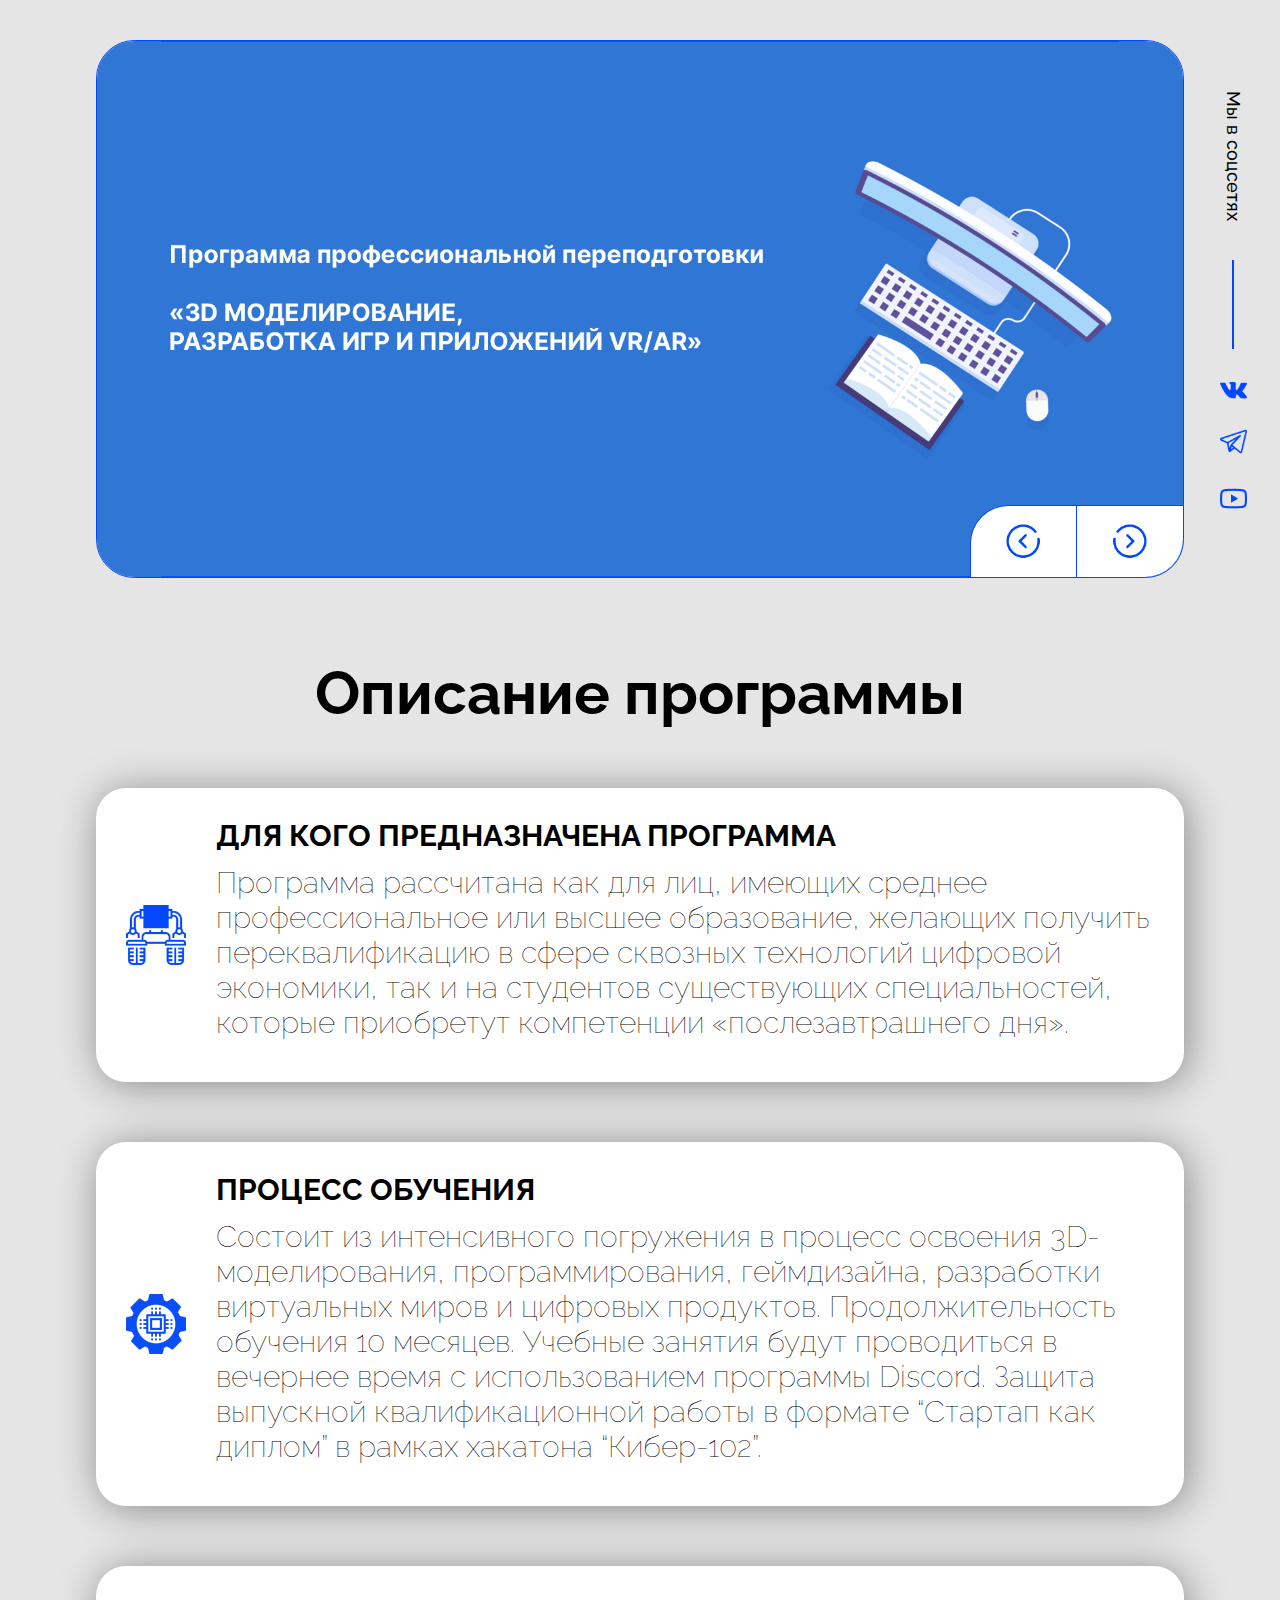
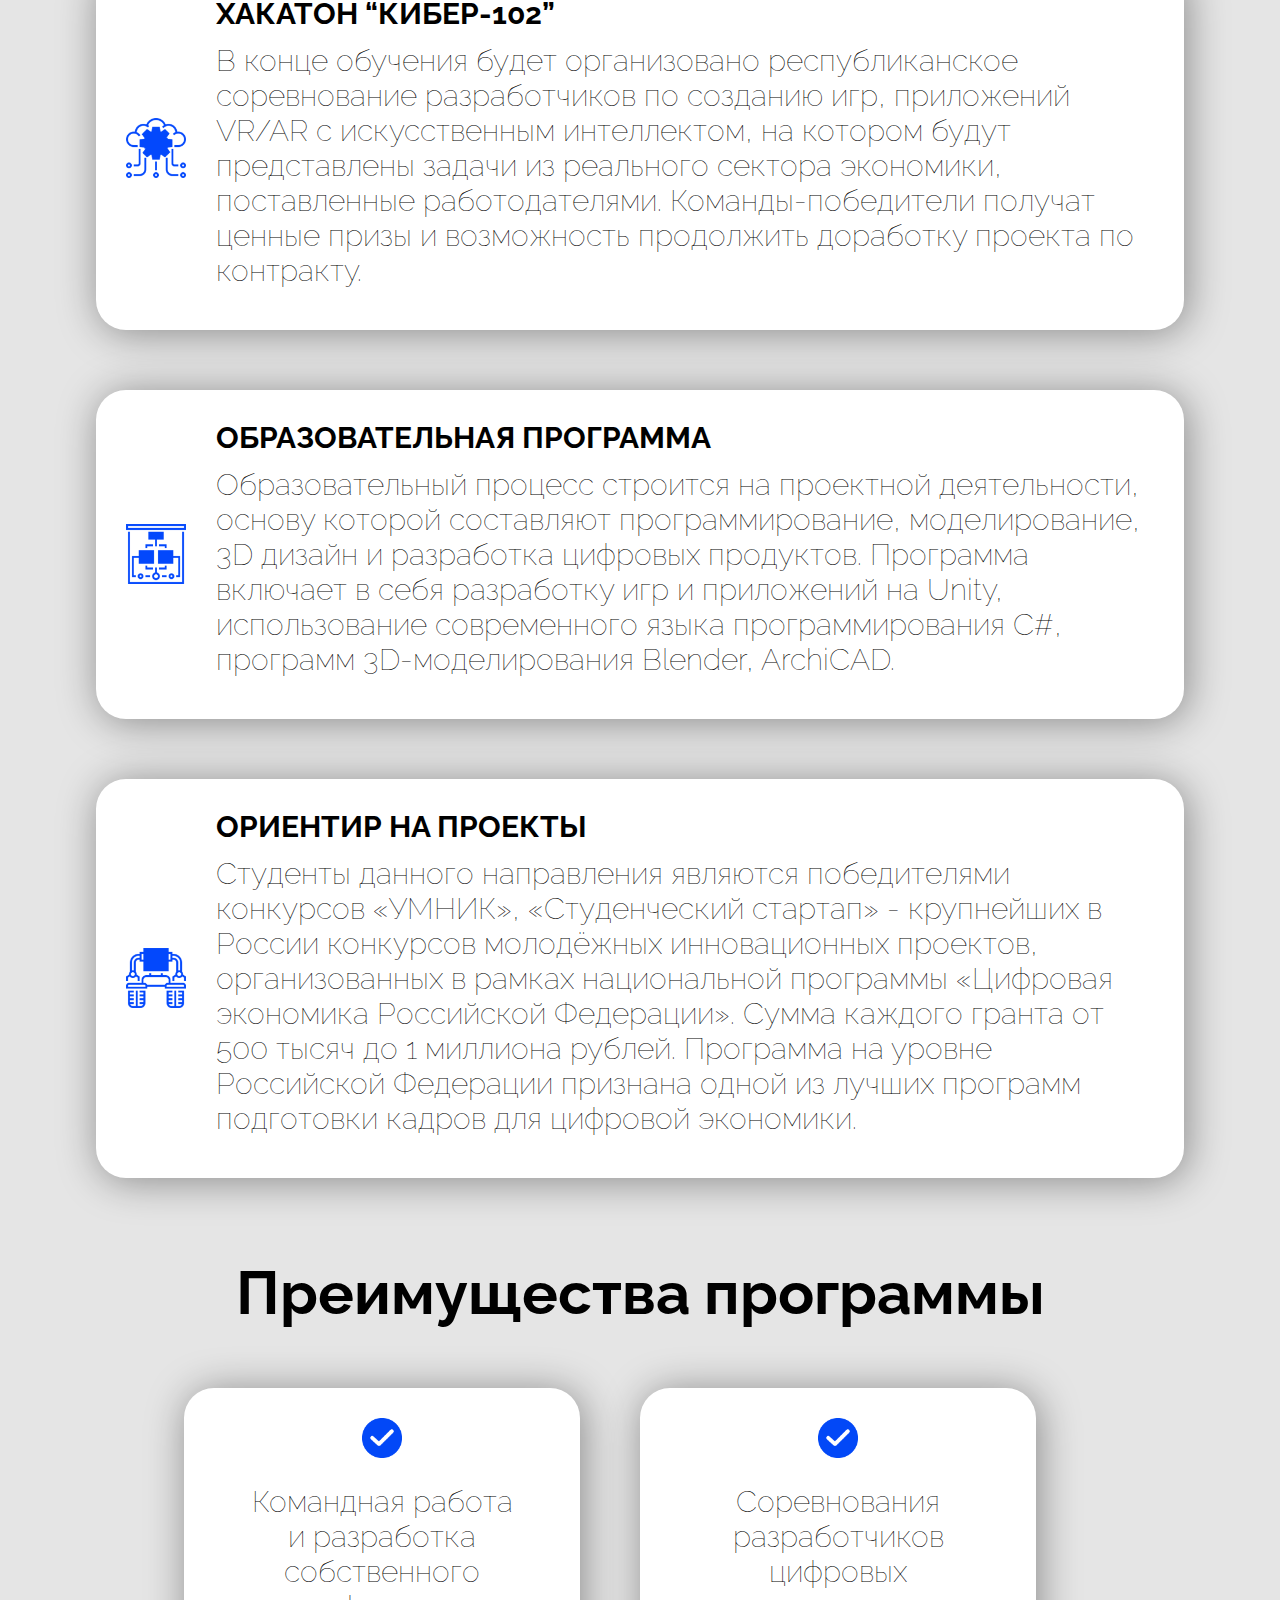
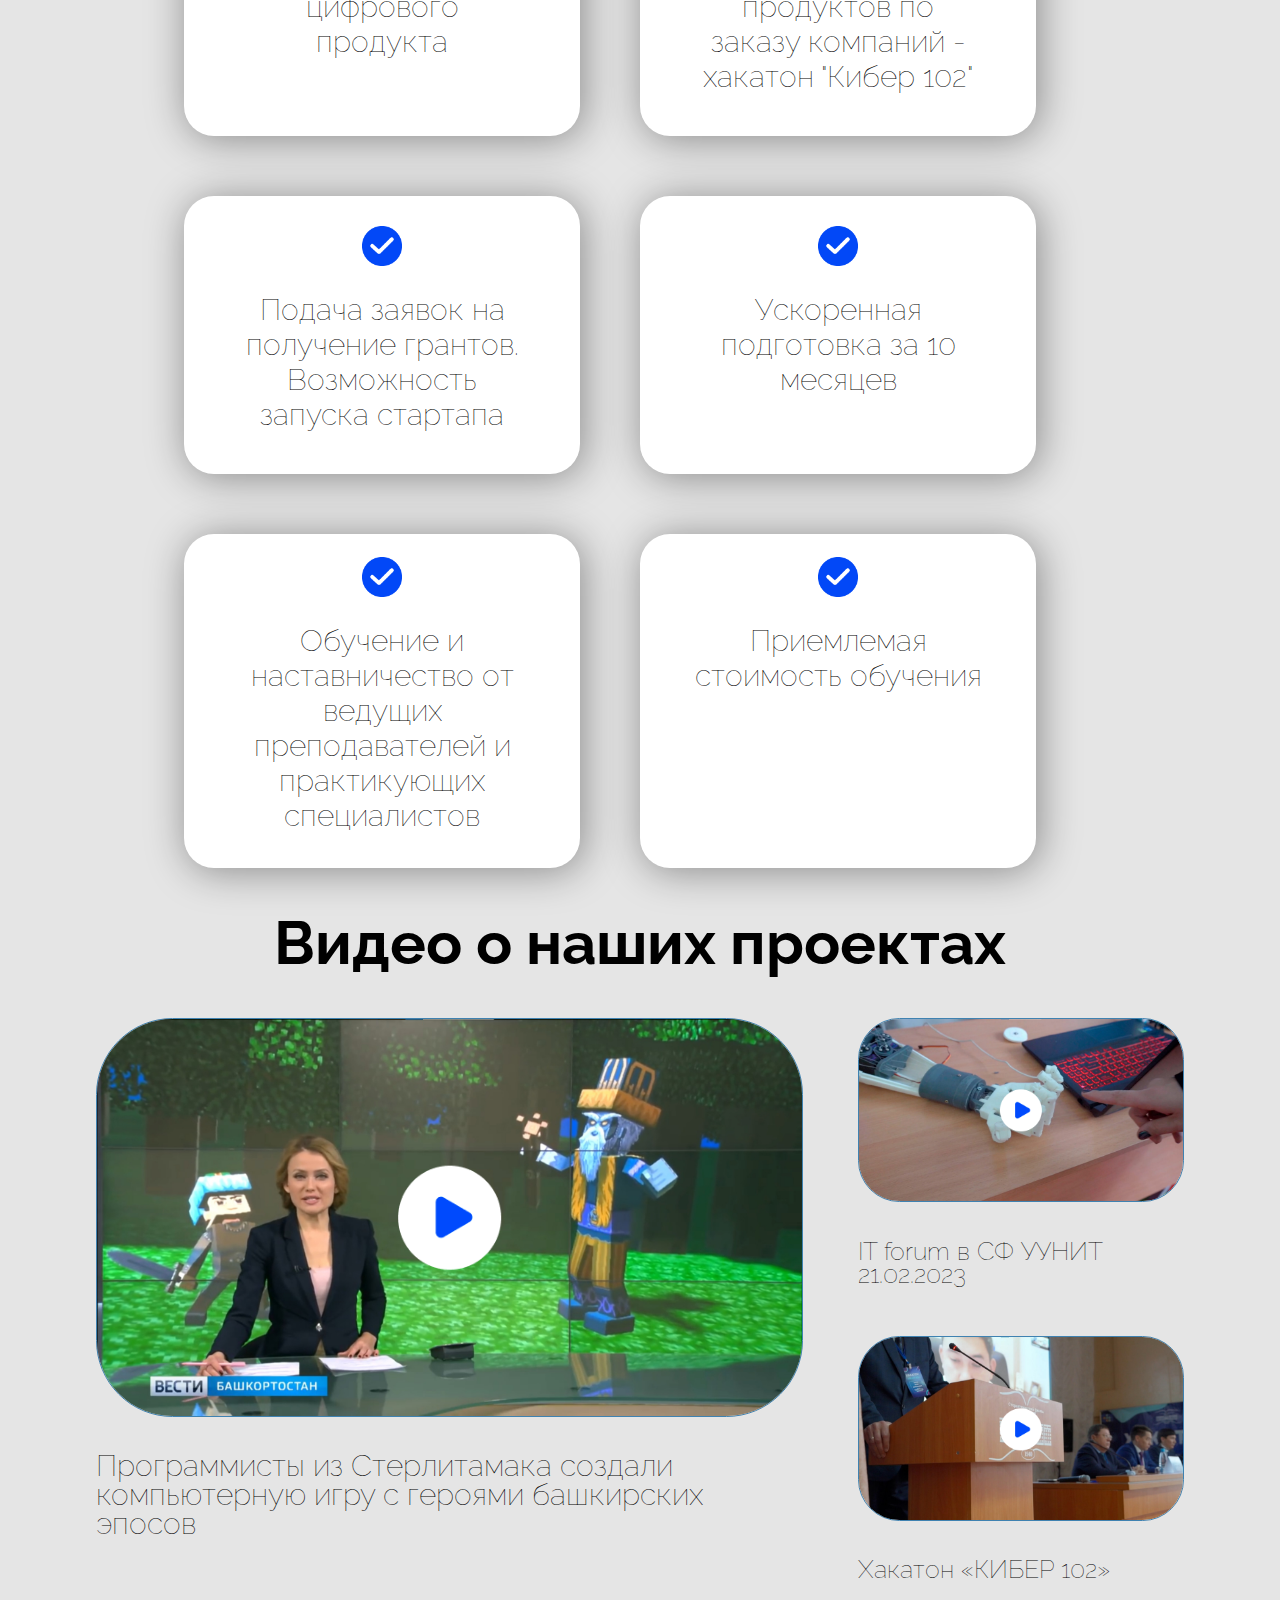
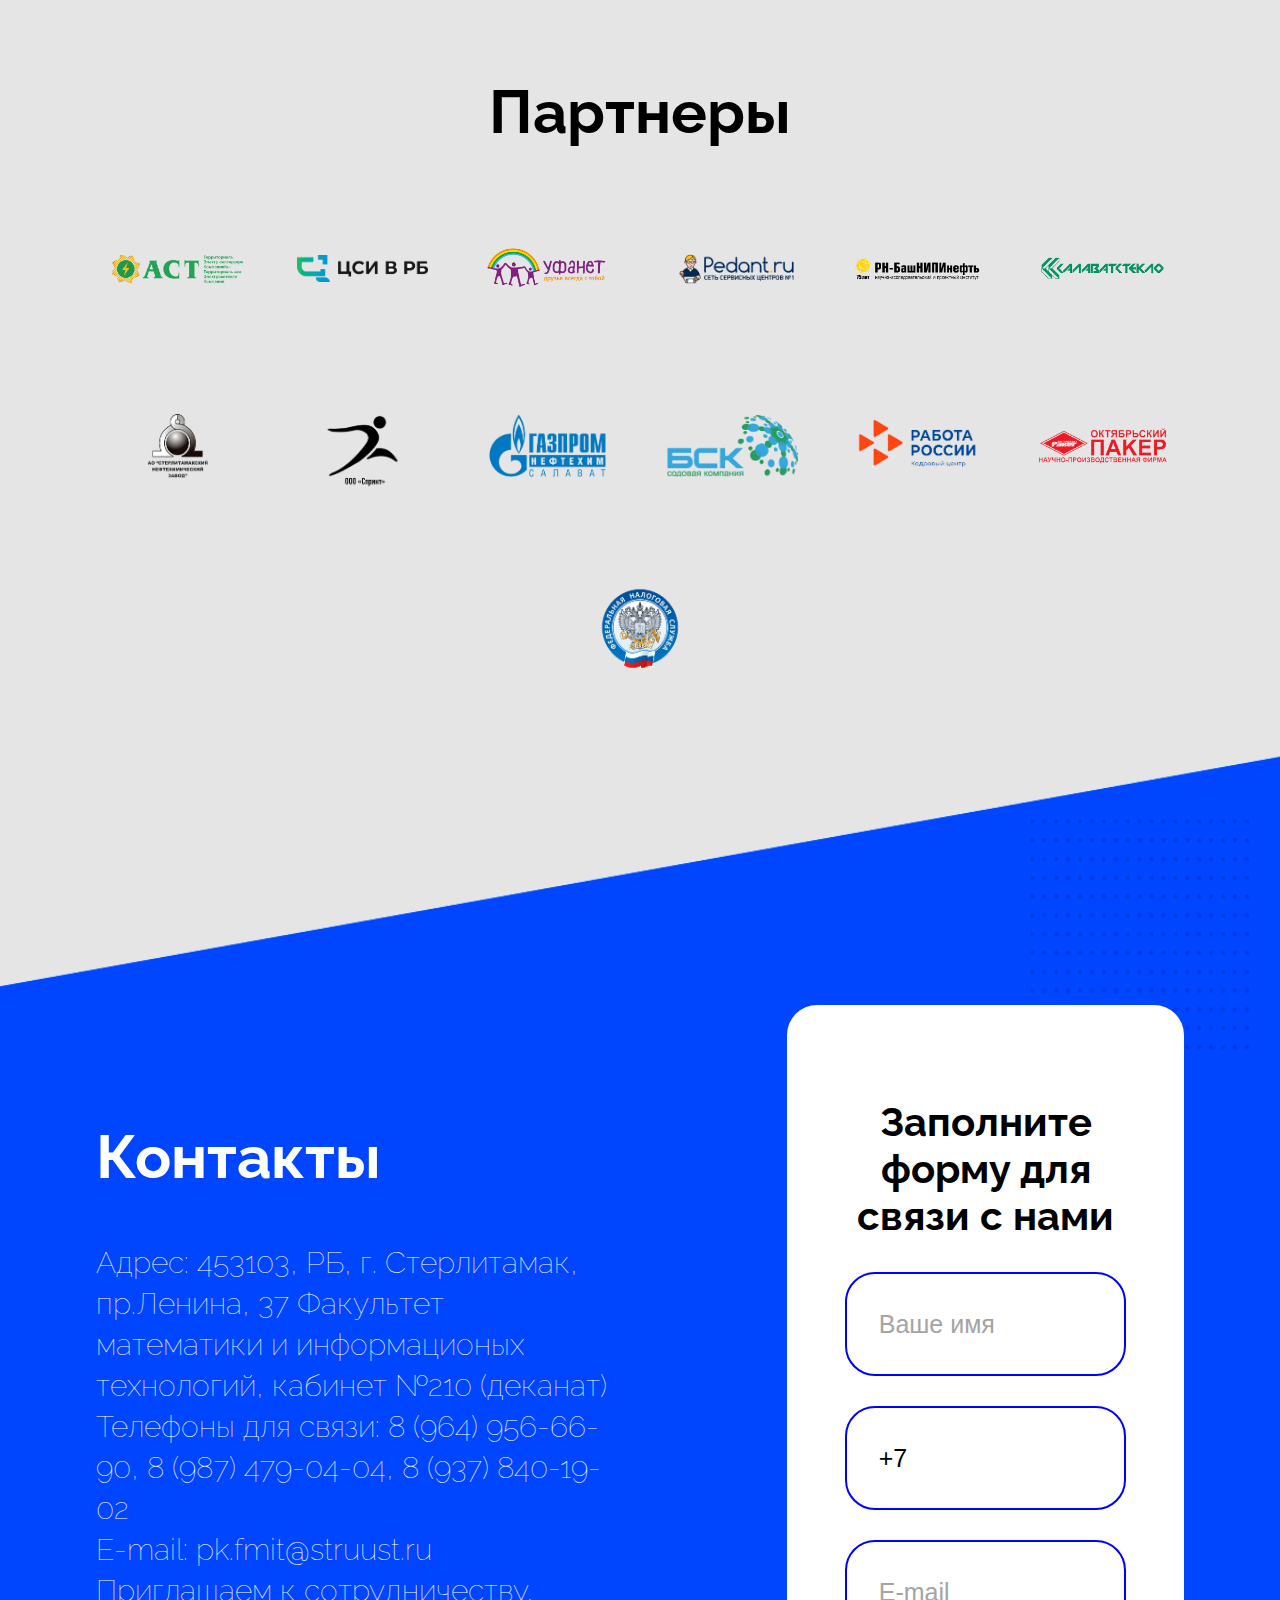
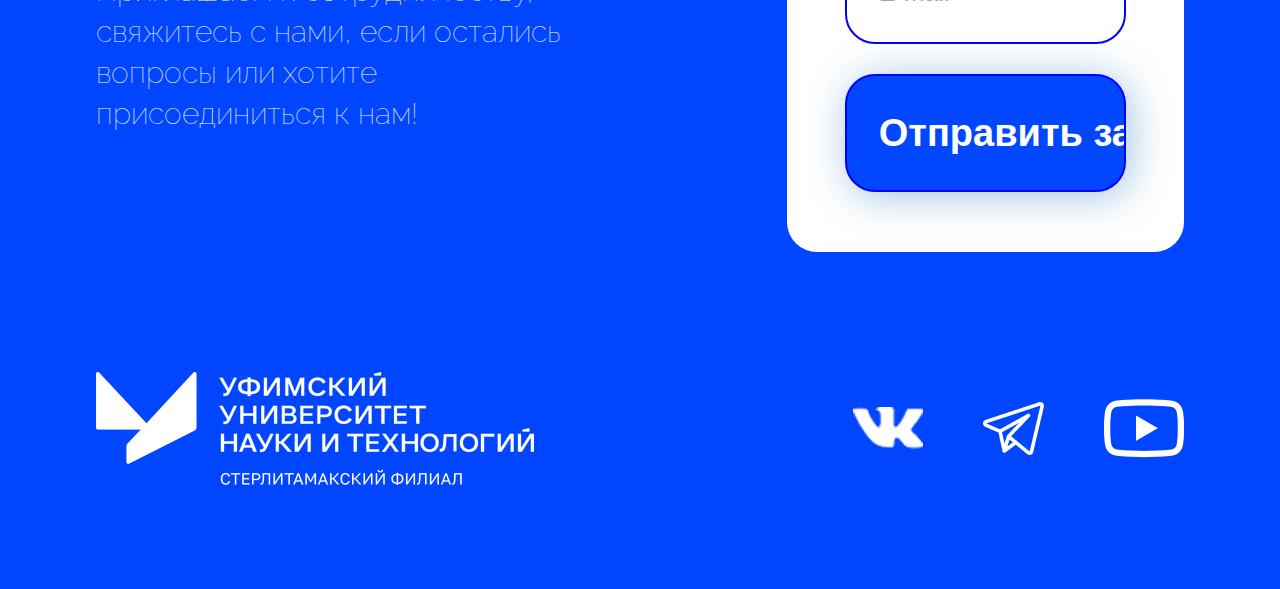
==== index.html @ 568fe375 "6" ====
<!DOCTYPE html>
<html lang="en">
<head>
    <meta charset="UTF-8">
    <title>Программа профессиональной переподготовки «ЗD МОДЕЛИРОВАНИЕ, РАЗРАБОТКА ИГР И ПРИЛОЖЕНИИЙ VR/AR»</title>
    <link rel="shortcut icon" href="src/images/socials/rsz_1ЦВЕТ.png"/>
    <meta name="keywords" content="курс, сф, башгу, уунит, стерлитамакский филиал уфимского университета науки и технологий, стерлитамак, курсы, курсы повышения квалификации, руслан халикович">
    <meta name="description" content="Диплом государственного образца УУНиТ - одного из самых крупных университетов РФ. Получи востребованную профессию - разработчик виртуальных миров. Компетенции в сфере 3D моделирования, разработки игр и приложений VR/AR.">
    <meta http-equiv="content-language" content="ru">
<!--    <meta name="viewport" content="width=device-width, initial-scale=1.0, maximum-scale=1.0, user-scalable=0">-->
    <link rel="stylesheet" href="src/style.css">
    <link rel="preconnect" href="https://fonts.googleapis.com">
    <link rel="preconnect" href="https://fonts.gstatic.com" crossorigin>
    <link href="https://fonts.googleapis.com/css2?family=Raleway:wght@400;500;600;700&display=swap" rel="stylesheet">
    <script src="src/slider.js"></script>
    <script src="src/videoplayer.js"></script>
    <script src="src/validation.js"></script>
</head>
<body>
    <div class="wrapper">
        <div class="player" data-volume-level="high">
            <video class="video" pip="false"></video>
            <div class="controls">
                <div class="controls-progress"><input type="range" class="progress" min="0" max="200" step="any" value="1"></div>
                <div class="controls-buttons">
                    <div class="controls-buttons-left">
                        <div class="controls-play"><img class="controls-play-button" src="src/images/buttons/button-play.png"/></div>
                        <div class="controls-sound">
<!--                            <img class="controls-sound-button" src="src/images/buttons/sound_high.png"/>-->
<!--                            <input type="range" class="controls-sound-progress" min="0" max="100" step="1" value="100">-->
                            <button class="controls-sound-buttons">
                                <img class="controls-sound-high" src="src/images/buttons/sound_high.png"/>
                                <img class="controls-sound-low" src="src/images/buttons/sound_low.png"/>
                                <img class="controls-sound-off" src="src/images/buttons/sound_off.png"/>
                            </button>
                            <div class="controls-sound-wrap">
                                <input class="controls-sound-wrap-range" type="range" min="0" max="1" step="any" value="1">
                            </div>
                        </div>
                    </div>
                    <div class="controls-buttons-right">
                        <div class="controls-time">00:00</div>
                        <div class="controls-screen"><img class="controls-screen-button" src="src/images/buttons/video_frame_full.png"/></div>
                    </div>
                </div>
            </div>
        </div>
    </div>
    <div class="gallery">
        <div class="gallery-wrapper">
            <div class="gallery-wrapper-left">
                <img class="gallery-wrapper-item" src="src/images/gallery/rectangle31.png"/>
                <img class="gallery-wrapper-item" src="src/images/gallery/gallery11.png"/>
                <img class="gallery-wrapper-item" src="src/images/gallery/gallery21.png"/>
                <div class="gallery-wrapper-controls">
                    <button class="gallery-wrapper-controls-prev">
                        <img src="src/images/buttons/arrow-left-circle-blue.png"/>
                    </button>
                    <button class="gallery-wrapper-controls-next">
                        <img src="src/images/buttons/arrow-left-circle-blue.png"/>
                    </button>
                </div>
<!--                <div class="header-button">-->
<!--                    <input id="scroll-button" type="button" value="Отправить заявку"/>-->
<!--                </div>-->
            </div>
            <div class="gallery-wrapper-right">
                <h6>Мы в соцсетях</h6>
                <hr/>
                <a href="https://vk.com/gdvrrb" target="_blank"><img class="social-web-item" src="src/images/socials/vk-icon-blue.png"/></a>
                <a href="*" target="_blank"><img class="social-web-item" src="src/images/socials/telegram-icon-blue.png"/></a>
                <a href="*" target="_blank"><img class="social-web-item" src="src/images/socials/youtube-icon-blue.png"/></a>
            </div>
        </div>
    </div>
    <div class="advantages">
        <h1>Описание программы</h1>
        <div class="description-cards">
            <div class="advantages-cards-long-item">
                <img src="src/images/description4.png"/>
                <div class="advantages-cards-long-item-text">
                    <h3>ДЛЯ КОГО ПРЕДНАЗНАЧЕНА ПРОГРАММА </h3>
                    <h3>Программа рассчитана как для лиц, имеющих среднее профессиональное или высшее образование, желающих получить переквалификацию в сфере сквозных технологий цифровой экономики, так и на студентов существующих специальностей, которые приобретут компетенции «послезавтрашнего дня».</h3>
                </div>
            </div>
            <div class="advantages-cards-long-item">
                <img src="src/images/description1.png"/>
                <div class="advantages-cards-long-item-text">
                    <h3>ПРОЦЕСС ОБУЧЕНИЯ</h3>
                    <h3>Состоит из интенсивного погружения в процесс освоения 3D-моделирования, программирования, геймдизайна, разработки виртуальных миров и цифровых продуктов. Продолжительность обучения 10 месяцев. Учебные занятия будут проводиться в вечернее время с использованием программы Discord.  Защита выпускной квалификационной работы в формате “Стартап как диплом” в рамках хакатона “Кибер-102”.</h3>
                </div>
            </div>
            <div class="advantages-cards-long-item">
                <img src="src/images/description2.png"/>
                <div class="advantages-cards-long-item-text">
                    <h3>ХАКАТОН “КИБЕР-102”</h3>
                    <h3>В конце обучения будет организовано республиканское соревнование разработчиков по созданию  игр, приложений VR/AR с искусственным интеллектом, на котором будут представлены задачи из реального сектора экономики, поставленные работодателями. Команды-победители получат ценные призы и возможность продолжить доработку проекта по контракту.</h3>
                </div>
            </div>
            <div class="advantages-cards-long-item">
                <img src="src/images/description3.png"/>
                <div class="advantages-cards-long-item-text">
                    <h3>ОБРАЗОВАТЕЛЬНАЯ ПРОГРАММА</h3>
                    <h3>Образовательный процесс строится на проектной деятельности, основу которой составляют программирование, моделирование, 3D дизайн и разработка цифровых продуктов. Программа включает в себя разработку игр и приложений на Unity, использование современного языка программирования C#,  программ 3D-моделирования Blender, ArchiCAD.</h3>
                </div>
            </div>
            <div class="advantages-cards-long-item">
                <img src="src/images/description4.png"/>
                <div class="advantages-cards-long-item-text">
                    <h3>ОРИЕНТИР НА ПРОЕКТЫ</h3>
                    <h3>Студенты данного направления являются победителями конкурсов «УМНИК», «Студенческий стартап» - крупнейших в России конкурсов молодёжных инновационных проектов, организованных в рамках национальной программы «Цифровая экономика Российской Федерации». Сумма каждого гранта от 500 тысяч до 1 миллиона рублей. Программа на уровне Российской Федерации признана одной из лучших программ подготовки кадров для цифровой экономики.</h3>
                </div>
            </div>
        </div>
    </div>
    <div class="advantages">
        <h1>Преимущества программы</h1>
        <div class="advantages-cards">
            <div class="advantages-cards-short-item">
                <img src="src/images/checked2.png"/>
                <div class="advantages-cards-short-item-text">
                    <h3>Командная работа и разработка собственного цифрового продукта</h3>
                </div>
            </div>
            <div class="advantages-cards-short-item">
                <img src="src/images/checked2.png"/>
                <div class="advantages-cards-short-item-text">
                    <h3>Соревнования разработчиков цифровых продуктов по заказу компаний - хакатон "Кибер 102"</h3>
                </div>
            </div>
            <div class="advantages-cards-short-item">
                <img src="src/images/checked2.png"/>
                <div class="advantages-cards-short-item-text">
                    <h3>Подача заявок на получение грантов. Возможность запуска стартапа</h3>
                </div>
            </div>
            <div class="advantages-cards-short-item">
                <img src="src/images/checked2.png"/>
                <div class="advantages-cards-short-item-text">
                    <h3>Ускоренная подготовка за 10 месяцев</h3>
                </div>
            </div>
            <div class="advantages-cards-short-item">
                <img src="src/images/checked2.png"/>
                <div class="advantages-cards-short-item-text">
                    <h3>Обучение и наставничество от ведущих преподавателей и практикующих специалистов</h3>
                </div>
            </div>
            <div class="advantages-cards-short-item">
                <img src="src/images/checked2.png"/>
                <div class="advantages-cards-short-item-text">
                    <h3>Приемлемая стоимость обучения</h3>
                </div>
            </div>
        </div>
    </div>
    <div class="videonews">
        <div class="videonews-top">
            <h1>Видео о наших проектах</h1>
        </div>
        <div class="videonews-content">
            <div class="videonews-content-left">
                <div class="videonews-content-left-item">
                    <div class="big-image-wrapper">
                        <img src="src/images/videos/Программисты%20из%20Стерлитамака-preview.jpg"/>
                        <button class="big-image-wrapper-button">
                            <img src="src/images/buttons/button-play.png">
                        </button>
                    </div>
                    <h3>Программисты из Стерлитамака создали компьютерную игру с героями башкирских эпосов</h3>
                </div>
            </div>
            <div class="videonews-content-right">
                <div class="videonews-content-right-item">
                    <div class="small-image-wrapper">
                        <img src="src/images/videos/IT%20forum%20в%20СФ%20УУНИТ%2021.02.2023-preview.jpg"/>
                        <button class="small-image-wrapper-button">
                            <img src="src/images/buttons/button-play.png"/>
                        </button>
                    </div>
                    <h4>IT forum в СФ УУНИТ 21.02.2023</h4>
                </div>
                <div class="videonews-content-right-item">
                    <div class="small-image-wrapper">
                        <img src="src/images/videos/Хакатон%20«КИБЕР%20102»-preview.jpg"/>
                        <button class="small-image-wrapper-button">
                            <img src="src/images/buttons/button-play.png"/>
                        </button>
                    </div>
                    <h4>Хакатон «КИБЕР 102»</h4>
                </div>
            </div>
        </div>
    </div>
    <div class="partners">
        <h1>Партнеры</h1>
        <div class="partners-content">
            <div class="partners-content-item"><img src="src/images/partners/parnters-AST.png" /></div>
            <div class="partners-content-item"><img src="src/images/partners/partners-CSI.png" /></div>
            <div class="partners-content-item"><img src="src/images/partners/parnters-ufanet.png" /></div>
            <div class="partners-content-item"><img src="src/images/partners/parnters-Pedant.png" /></div>
            <div class="partners-content-item"><img src="src/images/partners/parnters-RN-BNIPIN.png" /></div>
            <div class="partners-content-item"><img src="src/images/partners/parnters-SalavatSteklo.png" /></div>
            <div class="partners-content-item"><img src="src/images/partners/parnters-SNHZ.png" /></div>
            <div class="partners-content-item"><img src="src/images/partners/parnters-Sprint.png" /></div>
            <div class="partners-content-item"><img src="src/images/partners/parnters-GNHS.png" /></div>
            <div class="partners-content-item"><img src="src/images/partners/partners-BSK.png" /></div>
            <div class="partners-content-item"><img src="src/images/partners/partners-RabotaRossii1.png" /></div>
            <div class="partners-content-item"><img src="src/images/partners/parnters-Paker.png" /></div>
            <div class="partners-content-item"><img src="src/images/partners/parnters-FNZ1.png" /></div>
        </div>
    </div>
    <div class="background-contacts">
        <div class="contacts">
            <div class="contacts-content">
                <div class="contacts-content-left">
                    <h1>Контакты</h1>
                    <h3><span>Адрес:</span> 453103, РБ, г. Стерлитамак, пр.Ленина, 37 Факультет математики и информационых технологий, кабинет №210 (деканат)</h3>
                    <h3><span>Телефоны для связи:</span> 8 (964) 956-66-90, 8 (987) 479-04-04, 8 (937) 840-19-02</h3>
                    <h3><span>E-mail:</span> pk.fmit@struust.ru</h3>
                    <h3>Приглашаем к сотрудничеству, свяжитесь с нами, если остались вопросы или хотите присоединиться к нам!</h3>
                </div>
                <div class="contacts-content-right">
                    <form>
                        <h2>Заполните форму для связи с нами</h2>
                        <input id="name" type="text" placeholder="Ваше имя"/>
                        <input id="phone" type="tel" placeholder="Телефон"/>
                        <input id="email" type="email" placeholder="E-mail"/>
                        <input id="submit" type="submit" value="Отправить заявку"/>
                    </form>
                </div>
            </div>
        </div>
        <div class="footer">
            <div class="footer-left">
                <a href="https://uustr.ru" target="_blank">
                    <img src="src/images/socials/rsz_1БЕЛЫЙ.png"/>
                </a>
            </div>
            <div class="footer-right">
                <a href="https://vk.com/gdvrrb" target="_blank"><img src="src/images/socials/vk-icon-white1.png"/></a>
                <a href="*" target="_blank"><img src="src/images/socials/telegram-icon-white.png"/></a>
                <a href="*" target="_blank"><img src="src/images/socials/youtube-icon-white.png"/></a>
            </div>
        </div>
    </div>
</body>
</html>
---- src/style.css ----
:root {
    --scale: 1;
}

*, *::before, *::after {
    box-sizing: border-box;
}

h1 {
    font-size: 60px;
}

h2 {
    font-size: 40px;
}

h3 {
    font-size: 30px;
    /*font-size: calc(22px + 8 * (100vw / 1920));*/
}

h4 {
    font-size: 25px;
}

h6 {
    font-size: 18px;
}

input[type="submit"] {
    font-size: 38px;
}

input:not([type="submit"]) {
    font-size: 25px;
}

@media screen and (max-width: 767px) {
    h1 {
        font-size: 60px;
    }

    h2 {
        font-size: 40px;
    }

    h3 {
        font-size: 30px;
        /*font-size: calc(22px + (8 + 8 * 0.7) * ((100vw - 320px) / 1920));*/
    }

    h4 {
        font-size: 25px;
    }

    h6 {
        font-size: 18px;
    }

    input[type="submit"] {
        font-size: 45px;
    }

    input:not([type="submit"]) {
        font-size: 25px;
    }
}

body {
    color: #000000;
    background-color: #E5E5E5;
    font-family: 'Raleway', sans-serif;
    display: flex;
    flex-direction: column;
    align-items: center;
    margin: 0;
}

button {
    padding: 0;
    background: none;
    border: none;
    cursor: pointer;
}

.header {
    width: 85%;
    display: flex;
    justify-content: flex-end;
    margin-top: 30px;
}

.header-button {
    position: absolute;
    top: 0;
    right: 0;
    display: flex;
    flex-direction: column;
    flex-wrap: nowrap;
    align-items: center;
}

.header-button input{
    background-color: white;
    color: black;
    font-weight: 400;
    /*font-size: 24px;*/
    line-height: 28px;
    width: 100%;
    padding: 32px 24px;
    border: 1px solid #0047FF;
    border-radius: 0 60px;
}

.header-button input[type="button"] {
    background: #ffffff;
    font-weight: 600;
    line-height: 42px;
    color: #0047ff;
    cursor: pointer;
    /*font-size: 1.6vw;*/
}

.advantages {
    width: 85%;
    margin: 0 auto;
}

.advantages h1 {
    text-align: center;
    font-weight: 700;
    /*font-size: 60px;*/
    line-height: 70px;
    margin-top: 80px;
    margin-bottom: 60px;
}

.description-cards {
    display: flex;
    flex-direction: row;
    flex-wrap: wrap;
    justify-content: center;
}

.advantages-cards {
    display: flex;
    flex-direction: row;
    flex-wrap: wrap;
    justify-content: center;
}

/*.advantages-cards-short-item:nth-child(n+4) {*/
/*    margin-bottom: 0;*/
/*}*/

.advantages-cards-long-item {
    background: #FFFFFF;
    box-shadow: calc(3px * var(--scale)) calc(3px * var(--scale)) calc(40px * var(--scale)) rgba(0, 0, 0, 0.4);
    border-radius: calc(30px * var(--scale));
    padding: calc(30px * var(--scale));
    width: 100%;
    margin-bottom: calc(60px * var(--scale));
    display: flex;
    flex-direction: row;
    flex-wrap: nowrap;
    gap: 30px;
}

.advantages-cards-long-item:last-child {
    margin-bottom: 0;
}

.advantages-cards-long-item img {
    width: calc(60px * var(--scale));
    height: calc(60px * var(--scale));
    margin: auto;
}

.advantages-cards-long-item h3:first-child {
    font-weight: 700;
    /*font-size: calc(30px * var(--scale));*/
    line-height: calc(35px * var(--scale));
    margin-top: 0;
    margin-bottom: calc(12px * var(--scale));
}

.advantages-cards-long-item h3 {
    font-weight: 100;
    /*font-size: calc(30px * var(--scale));*/
    line-height: calc(35px * var(--scale));
    margin-top: 0;
    margin-bottom: calc(12px * var(--scale));
}

.advantages-cards-short-item {
    background: #FFFFFF;
    box-shadow: calc(3px * var(--scale)) calc(3px * var(--scale)) calc(40px * var(--scale)) rgba(0, 0, 0, 0.4);
    border-radius: calc(30px * var(--scale));
    padding: calc(30px * var(--scale));
    width: calc(396px * var(--scale));
    margin-right: calc(60px * var(--scale));
    margin-bottom: calc(60px * var(--scale));
    display: flex;
    flex-direction: column;
    flex-wrap: nowrap;
    position: relative;
}

.advantages-cards-short-item img {
    width: calc(40px * var(--scale));
    height: calc(40px * var(--scale));
    margin-bottom: calc(26px * var(--scale));
    margin-left: auto;
    margin-right: auto;
    display: block;
}

.advantages-cards-short-item-text {
    height: 100%;
}

.advantages-cards-short-item h3 {
    font-weight: 100;
    /*font-size: calc(30px * var(--scale));*/
    line-height: calc(35px * var(--scale));
    text-align: center;
    margin: 0 30px calc(12px * var(--scale));
}

.advantages-cards-short-item p {
    font-weight: 400;
    margin-top: 0;
    /*font-size: calc(30px * var(--scale));*/
    line-height: calc(35px * var(--scale));
}

.gallery {
    width: 100%;
    overflow: hidden;
    margin: 40px auto 0;
}

.gallery-wrapper {
    display: flex;
    flex-direction: row;
    align-items: flex-start;
    position: relative;
    width: 100%;
    height: 100%;
    justify-content: center;
}

.gallery-wrapper-left {
    position: relative;
    width: 85%;
    height: calc(42vw * var(--scale));
    border: 1px solid #0047FF;
    border-radius: 60px;
    border-radius: 3vw;
    overflow: hidden;
}

.gallery-wrapper-right {
    position: absolute;
    top: 4vw;
    right: 2.6vw;
    display: flex;
    flex-direction: column;
    flex-wrap: nowrap;
    align-items: center;
}

.gallery-wrapper-right a {
    cursor: pointer;
}

.gallery-wrapper-right h6, .gallery-wrapper-right hr {
    writing-mode: vertical-rl;
}

.gallery-wrapper-right h6 {
    margin: 0;
    font-weight: 500;
    /*font-size: 18px;*/
    line-height: 21px;
}

.gallery-wrapper-right hr {
    margin: 3vw 0 2.6vw;
    border: 1px solid #0047FF;
    height: 7vw;
}

.gallery-wrapper-item {
    position: absolute;
    top: 0;
    left: 0;
    width: 100%;
    height: 100%;
    /*border-radius: 60px;*/
    opacity: 0;
    transition: opacity 0.5s ease-in-out;
 }

.gallery-wrapper-item.active {
    opacity: 1;
}

.gallery-wrapper-controls {
    display: flex;
    flex-direction: row;
    flex-wrap: nowrap;
    position: absolute;
    bottom: 0;
    right: 0;
    background-color: white;
    border-radius: 60px 0;
    border-top: 1px solid #0047FF;
    border-left: 1px solid #0047FF;
    border-radius: 3vw 0;
}

.gallery-wrapper-controls button {
    width: 8.3vw;
    height: 5.5vw;
}

.gallery-wrapper-controls button.gallery-wrapper-controls-prev {
    border-right: 1px solid #0047FF;
}

.gallery-wrapper-controls button img {
    width: 3.1vw;
}

.gallery-wrapper-controls-prev img {
    position: absolute;
    top: 50%;
    left: 50%;
    transform: translate(-50%, -50%);
}

.gallery-wrapper-controls-next img {
    position: absolute;
    top: 50%;
    left: 50%;
    transform: translate(-50%, -50%) scaleX(-1);
}

.social-web-item {
    margin-bottom: 2vw;
    width: 2.1vw;
}

.gallery-wrapper-controls-prev,
.gallery-wrapper-controls-next {
    position: relative;
}

.background-news {
    width: 100%;
    background-image: url("images/news-background1.png");
    background-position: 0 0;
    background-repeat: no-repeat;
    background-size: 100% 100%;

    display: flex;
    justify-content: center;

    padding-top: 324px;
    padding-bottom: 228px;
}

.news {
    width: 85%;
    display: flex;
    flex-wrap: nowrap;
    flex-direction: column;
    color: #FFF;
}

.news-top {

}

.news-top hr {
    border: 2px solid #FFF;
    margin-bottom: 40px;
}

.news-top-content {
    display: flex;
    flex-wrap: nowrap;
    flex-direction: row;
    align-items: baseline;
    justify-content: space-between
}

.news-top-content-left {

}

.news-top-content-left h2 {
    font-weight: 600;
    /*font-size: 40px;*/
    line-height: 47px;
}

.news-top-content-right {
    display: flex;
    flex-wrap: nowrap;
    flex-direction: row;
}

.news-top-content-right p {
    font-weight: 600;
    /*font-size: 30px;*/
    line-height: 35px;
    margin-right: 89px;
}

.news-top-content-right p:first-child {
    margin-right: 126px;
}

.news-top-content-right-prev, .news-top-content-right-next {
    padding: 0;
    background: transparent;
    border: 0;
}

.news-top-content-right-prev {
    margin-right: 21px;
}

.news-top-content-right-next {
    transform: scaleX(-1);
}

.news-content {
    display: flex;
    flex-wrap: nowrap;
    gap: 60px;
}

.news-content-short {
    width: 50%;
}

.news-content-short-item {
    border-bottom: 1px solid #E9E9E9;
}

.news-content-short-item:last-child {
    border-bottom: none;
}

.news-content-short-item p {
    font-weight: 400;
    /*font-size: 20px;*/
    line-height: 23px;
    margin-bottom: 21px;
}

.news-content-short-item h3 {
    font-weight: 600;
    /*font-size: 25px;*/
    line-height: 29px;
    margin-bottom: 50px;
}

.news-content-short-item:last-child h3{
    margin-bottom: 0;
}

.news-content-long {
    display: flex;
    /* width: 40%; */
    flex-direction: column;
    /* margin-left: 154px; */
    justify-content: space-between;
}

.news-content-long-top {
    display: flex;
    flex-direction: row;
    flex-wrap: nowrap;
    justify-content: space-between;
    margin-bottom: auto;
}

.news-content-long-top-wrapper {
    position: relative;
}

.news-content-long-top-wrapper img {
    width: 100%;
    height: 100%;
    border-radius: 40px 40px 0 0 ;
    object-fit: fill;
}

.news-content-long-top-wrapper:first-child {
    width: 66%;
}

.news-content-long-top-wrapper-date {
    position: absolute;
    top: 0;
    right: 0;
    background: #FFFFFF;
    border-radius: 0 40px;
    width: 135px;
    display: flex;
    flex-direction: column;
    flex-wrap: nowrap;
    align-content: center;
    height: 100px;
    align-items: center;
    color: #0047FF;
}

.news-content-long-top-wrapper-date h4 {
    font-weight: 600;
    /*font-size: 40px;*/
    line-height: 47px;
    margin: 0;
}

.news-content-long-top-wrapper-date p {
    font-weight: 600;
    /*font-size: 30px;*/
    line-height: 35px;
    margin: 0;
}

.news-content-long-top-wrapper-desc {
    position: absolute;
    /*bottom: 0;*/
    top: 100%;
    background: #fff;
    border-radius: 0 0 40px 40px;
    text-align: left;
    height: 37%;
    padding: 40px 45px;
    color: #000A64;
}

.news-content-long-top-wrapper:last-child .news-content-long-top-wrapper-desc{
    padding: 15px 20px;
}

.news-content-long-top-wrapper-desc p {
    margin: 0;
    font-weight: 600;
    /*font-size: 25px;*/
    line-height: 29px;
}

.news-content-long-top-wrapper:last-child .news-content-long-top-wrapper-desc p{
    font-weight: 600;
    /*font-size: 22px;*/
    line-height: 26px;
}

.news-content-long-bottom {
    display: flex;
    flex-direction: row;
    flex-wrap: nowrap;
    gap: 60px;
}

.news-content-long-bottom-item {
    width: 100%;
}

.news-content-long-bottom-item img {
    width: 100%;
    margin-bottom: 25px;
}

.news-content-long-bottom-item p {
    margin: 0 0 21px;
}

.news-content-long-bottom-item h3 {
    margin: 0;
}

.videonews {
    width: 85%;
    display: flex;
    flex-direction: column;
    flex-wrap: nowrap;
}

.videonews-top {
    display: flex;
    flex-direction: row;
    flex-wrap: nowrap;
    justify-content: center;
}

.videonews-top-left {
    width: 75%;
    display: flex;
    flex-direction: row;
    flex-wrap: nowrap;
    align-items: baseline;
    padding-bottom: 32px;
    border-bottom: 2px solid #0047FF;
    justify-content: space-between;
}

.videonews-top-left h3 {
    font-weight: 600;
    /*font-size: 40px;*/
    line-height: 47px;
    margin: 0;
    width: 65%;
}

.videonews-top-left p {
    font-weight: 600;
    /*font-size: 30px;*/
    line-height: 35px;
    margin: 0;
    text-align: center;
    width: 30%;
}

.videonews-top-right {
    width: 22%;
}

.videonews-top-right h3 {
    font-weight: 600;
    /*font-size: 40px;*/
    line-height: 47px;
    margin: 0;
    text-align: center;
}

.videonews-content {
    display: flex;
    flex-direction: row;
    flex-wrap: nowrap;
    justify-content: space-between;
}

.videonews-content-big {
    display: flex;
    flex-direction: row;
    flex-wrap: nowrap;
    width: 75%;
    justify-content: space-between;
}

.videonews-content-big-left {
    width: 65%;
}

.videonews-content-big-left p {
    font-weight: 600;
    /*font-size: 25px;*/
    line-height: 29px;
    margin: 40px 0 0 0;
}

.videonews-content-big-right {
    display: flex;
    flex-direction: column;
    flex-wrap: nowrap;
    width: 30%;
}

.videonews-content-big-right-item {
    margin-bottom: 11%;
}

.videonews-content-big-right-item p {
    font-weight: 600;
    /*font-size: 20px;*/
    line-height: 23px;
    margin: 20px 0 0 0;
}

.videonews-content-small {
    display: flex;
    flex-direction: column;
    flex-wrap: nowrap;
    width: 21%;
}

.videonews-content-small p {
    font-weight: 600;
    /*font-size: 25px;*/
    line-height: 29px;
    padding: 40px 0;
    margin: 0;
    border-bottom: 1px solid #C1C1C1;
}

.videonews-content-small > p:first-child {
    padding-top: 0;
}

.videonews-content-small p:last-child {
    padding: 0;
    border-bottom: none;
}

.videonews-content-small-button {
    margin-top: 40px;
    width: fit-content;
}

.videonews-content-small-button p {
    text-align: left;
    color: #0047FF;
    font-weight: 600;
    /*font-size: 30px;*/
    line-height: 35px;
}

.small-image-wrapper, .big-image-wrapper {
    position: relative;
}

.small-image-wrapper img, .big-image-wrapper img {
    width: 100%;
}

.small-image-wrapper > img, .big-image-wrapper > img {
    border: 1px solid #3f82b1;
}

.small-image-wrapper > img {
    border-radius: calc(20px + 18 * (100vw / 1080));
}

.big-image-wrapper > img {
    border-radius: calc(60px + 14 * (100vw / 1080));
}

.small-image-wrapper-button, .big-image-wrapper-button {
    position: absolute;
    top: 50%;
    left: 50%;
    transform: translate(-50%, -50%);
}

*:focus-visible {
    outline: #2b4bf8 auto 1px;
}

.small-image-wrapper-button img {
    width: 3.3vw;
}

.big-image-wrapper-button img {
    width: 8.1vw;
}

.background-contacts {
    width: 100%;
    background-image: url("images/contacts-background-phone.png");
    background-position: 0 0;
    background-repeat: no-repeat;
    background-size: 100% 100%;

    display: flex;
    justify-content: center;
    flex-wrap: wrap;

    padding-top: 288px;
    /*padding-bottom: 228px;*/
}

.contacts {
    width: 85%;
    /*display: flex;*/
    /*margin: auto;*/
    margin-bottom: 120px;
}

.contacts-content {
    display: flex;
    flex-direction: row;
    flex-wrap: nowrap;
    justify-content: space-between;
    align-items: center;
}

.contacts-content-left {
    width: 47%;
    height: 63%;
    color: #FFF;
    display: flex;
    flex-direction: column;
    flex-wrap: nowrap;
    justify-content: center;
}

.contacts-content-left h1 {
    font-weight: 700;
    /*font-size: 60px;*/
    line-height: 70px;
    margin: 0 0 50px;
}

.contacts-content-left p {
    font-weight: 100;
    /*font-size: 30px;*/
    line-height: 35px;
    margin: 0 0 30px;
}

.contacts-content-left p:last-child {
    margin: 0 0 50px;
}

.contacts-content-left p span{
    font-weight: 100;
}

.contacts-content-left h3 {
    margin: 0;
    font-weight: 100;
    /*font-size: 30px;*/
    line-height: 41px;
}

.contacts-content-right {
    background: #FFFFFF;
    border-radius: 30px;
    width: 31vw;
    display: flex;
    justify-content: center;
}

.contacts-content-right form {
    display: flex;
    flex-direction: column;
    flex-wrap: nowrap;
    align-items: center;
    width: 71%;
    margin: 60px 0;
}

.contacts-content-right h2 {
    font-weight: 700;
    /*font-size: 40px;*/
    line-height: 47px;
    text-align: center;
}

.contacts-content-right input {
    background-color: white;
    color: black;
    border-radius: 30px;
    border: 2px solid blue;
    font-weight: 400;
    /*font-size: 24px;*/
    line-height: 28px;
    width: 100%;
    padding: 36px 32px;
    margin-bottom: 30px;
}

.contacts-content-right input[type="submit"] {
    background: #0047FF;
    box-shadow: 4px 4px 40px rgba(17, 107, 188, 0.4);
    border-radius: 30px;
    font-weight: 600;
    /*font-size: 36px;*/
    line-height: 42px;
    color: #FFF;
    margin-bottom: 0;
    cursor: pointer;
    /*font-size: 1.8vw;*/
}

.contacts-content-right input::placeholder {
    color: #A4A4A4;
}

.footer {
    display: flex;
    flex-direction: row;
    flex-wrap: nowrap;
    width: 85%;
    padding-bottom: 100px;
    justify-content: space-between;
    align-items: center;
}

.footer-left {
    display: flex;
    flex-direction: row;
    flex-wrap: nowrap;
    gap: 27px;
    /*width: 38%;*/
}

.footer-left a {
    /*width: 35%;*/
}

.footer-left-title {
    color: #FFF;
    display: flex;
    flex-direction: column;
    flex-wrap: nowrap;
    align-items: center;
    /*width: 60%;*/
}

.footer-left-title p {
    font-weight: 500;
    /*font-size: 30px;*/
    line-height: 35px;
    margin: 0 0 5px 0;
}

.footer-left-title h3 {
    font-weight: 700;
    /*font-size: 50px;*/
    line-height: 59px;
    margin: 0;
}

.footer-right {
    display: flex;
    flex-direction: row;
    flex-wrap: nowrap;
    align-items: center;
    gap: 60px;
}

.footer-right img {
    object-fit: contain;
}

.videonews-top h3 {
    font-weight: 700;
    /*font-size: 60px;*/
    line-height: 70px;
    margin-top: 80px;
    margin-bottom: 60px;
}

.videonews-content {
    display: flex;
    flex-direction: row;
    flex-wrap: nowrap;
    justify-content: space-between;
}

.videonews-content-left {
    width: 65%;
}

.videonews-content-left-item {

}

.videonews-content-left-item img {

}

.videonews-content-left-item h3 {
    font-weight: 100;
    /*font-size: 30px;*/
    line-height: 29px;
}

.videonews-content-right {
    display: flex;
    flex-direction: column;
    flex-wrap: nowrap;
    width: 30%;
    justify-content: space-between;
}

.videonews-content-right-item {
    height: 45%;
}

.videonews-content-right-item img {

}

.videonews-content-right-item h4 {
    font-weight: 100;
    /*font-size: 25px;*/
    line-height: 23px;
}

.partners {
    width: 85%;
}

.partners h1 {
    font-weight: 700;
    /*font-size: 60px;*/
    line-height: 70px;
    margin-top: 80px;
    margin-bottom: 60px;
    text-align: center;
}

.partners-content {
    display: flex;
    flex-wrap: wrap;
    align-items: center;
    justify-content: center;
    gap: 5%;
}

.partners-content-item {
    width: 12%;
    height: 100%;
    margin-bottom: 20px;
    display: flex;
    justify-content: center;
    align-items: center;
}

.partners-content-item img {
    max-width: 100%;
    height: auto;
}

.partners-content-item:nth-child(3n+1) {
    justify-content: flex-start;
}

.partners-content-item:nth-child(3n+2) {
    justify-content: center;
}

.partners-content-item:nth-child(3n+3) {
    justify-content: flex-end;
}

.partners-content-item:last-child {
    justify-content: center;
}

.wrapper {
    position: fixed;
    display: flex;
    justify-content: center;
    align-items: center;
    height: 100%;
    width: 100%;
    background: rgba(51, 51, 51, 0.75);
    z-index: 1;
    opacity: 0;
    pointer-events: none;
}

.wrapper.active {
    opacity: 1;
    pointer-events: all;
}

.player {
    width: 70%;
    border-radius: 30px;
    position: relative;
}

.player.fullscreen {
    border-radius: 0;
    position: relative;
}

.player.fullscreen.unactive {
    cursor: none;
}

.player video {
    width: 100%;
    border-radius: 30px 30px 0 0;
}

.player.fullscreen video {
    border-radius: 0;
}

.controls {
    background: #004afd;
    border-radius: 0 0 30px 30px;
    display: flex;
    align-items: center;
    /*padding: 20px 40px;*/
    margin-top: -5px;
    flex-direction: column;
    z-index: 2147483647;
}

.controls.fullscreen {
    position: absolute;
    bottom: 0;
    width: 100%;
    border-radius: 0;
    opacity: 0.8;
    transition: bottom 150ms ease-in-out;
}

.controls.fullscreen.unactive {
    bottom: -5.1vw;
}

.controls-buttons {
    display: flex;
    width: 100%;
    justify-content: space-between;
    /*padding: 20px 40px 20px 40px;*/
    padding: 1vw 2vw;
}

.controls-buttons-left,
.controls-buttons-right {
    display: flex;
    align-items: center;
    gap: 1vw;
    width: 100%;
}

.controls-stop {
    margin-left: 20px;
    cursor: pointer;
}

.controls-play {
    cursor: pointer;
}

.controls-play-button {
    transition: 1s;
}

.controls-play,
.controls-sound-buttons,
.controls-screen {
    width: 3vw;
}

.controls-play img,
.controls-sound-buttons img,
.controls-screen img {
    width: 100%;
}

.controls-time {
    margin-left: auto;
    font-style: normal;
    font-weight: 400;
    /*font-size: 1.5vw;*/
    line-height: 28px;
    color: #E5E5E5;
}

.controls-sound {
    display: flex;
    align-items: center;
    width: 50%;
}

.controls-sound-high,
.controls-sound-low,
.controls-sound-off {
    display: none;
}

.player[data-volume-level="high"] .controls-sound-high,
.player[data-volume-level="low"] .controls-sound-low,
.player[data-volume-level="off"] .controls-sound-off {
    display: block;
}

.controls-sound-wrap-range {
    width: 0;
    -webkit-appearance: none;
    background: linear-gradient(to right,
    #4B7EFE 0%, #4B7EFE 50%,
    #0038C3 50%, #0038C3 100%);
    cursor: pointer;
    height: 0.67vw;
    margin: 0;
    vertical-align: bottom;
    transform-origin: left;
    transform: scaleX(0);
    transition: width 150ms ease-in-out, transform 150ms ease-in-out;
}

.controls-sound-wrap-range::-webkit-slider-thumb {
    -webkit-appearance: none;
    background: #aeaeae;
    border-radius: 0.67vw;
    box-shadow: inset 0 0 0 5px #eaeaea;
    height: 1.34vw;
    transition: 0.1s ease-in;
    width: 1.34vw;
}

.controls-sound-wrap-range::-moz-range-thumb {
    -moz-appearance: none;
    background: #aeaeae;
    border-radius: 8px;
    box-shadow: inset 0 0 0 5px #eaeaea;
    height: 16px;
    transition: 0.1s ease-in;
    width: 16px;
}

.controls-sound-wrap-range::-ms-thumb {
    appearance: none;
    background: #aeaeae;
    border-radius: 8px;
    box-shadow: inset 0 0 0 5px #eaeaea;
    height: 16px;
    transition: 0.1s ease-in;
    width: 16px;
}

.controls-sound-wrap-range.active,
.controls-sound-wrap-range:focus,
.controls-sound-wrap-range:focus-within {
    width: 100%;
    transform: scaleX(1);
}

.controls-sound-wrap {
    display: flex;
    width: 50%;
}

video::-webkit-media-controls {
    display:none !important;
}

.controls-progress {
    display: flex;
    width: 100%;
    margin: 0;
}

.controls-progress input[type="range"] {
    background-color: transparent;
    appearance: none;
    width: 100%;
    overflow: hidden;
    outline: none;
    margin: 0;
}

.controls-progress input[type="range"]::-webkit-slider-thumb {
    height: 1.3vw;
    width: 0;
    background: transparent;
    appearance: none;
    cursor: pointer;
    border-radius: 0;
    box-shadow: -80.8vw 0 0 80.8vw #2A66FE;
    border: 0;
}

.controls-progress input[type="range"]::-moz-range-thumb {
    height: 1.3vw;
    width: 0;
    background: transparent;
    appearance: none;
    cursor: pointer;
    border-radius: 0;
    box-shadow: -80.8vw 0 0 80.8vw #2A66FE;
    border: 0;
}

.controls-progress input[type="range"]::-ms-thumb {
    height: 1.3vw;
    width: 0;
    background: transparent;
    appearance: none;
    cursor: pointer;
    border-radius: 0;
    box-shadow: -80.8vw 0 0 80.8vw #2A66FE;
    border: 0;
}

.controls-progress input[type="range"]::-webkit-slider-runnable-track {
    background-color: #0038C3;

}

 .controls-progress input[type="range"]::-moz-range-track {
     background-color: #0038C3;
 }

.controls-progress input[type="range"]::-ms-track {
    background-color: #0038C3;
 }

@media screen and (min-width: 1610px) and (max-width: 2145px) {
    .advantages-cards-short-item:nth-child(n+4) {
        margin-bottom: 0;
    }
}

@media screen and (max-width: 1610px) {
    .advantages-cards-short-item:nth-child(n+5) {
        margin-bottom: 0;
        padding: calc(23px * var(--scale));
    }
}

@media screen and (max-width: 1090px) {
    .advantages-cards-short-item {
        width: calc(356px * var(--scale));
    }

    .videonews-content {
        flex-direction: column;
    }

    .videonews-content-left {
        width: 100%;
    }

    .videonews-content-right {
        width: 100%;
    }

    .big-image-wrapper-button img,
    .small-image-wrapper-button img {
        width: 10vw;
    }

    .videonews-content-left-item,
    .videonews-content-right-item:first-child {
        margin-bottom: 60px;
    }

    .videonews-content-left-item p,
    .videonews-content-right-item p {
        /*font-size: 30px;*/
    }

    /*.advantages,*/
    /*.videonews,*/
    /*.partners,*/
    /*.contacts,*/
    /*.footer {*/
    /*    width: 90%;*/
    /*}*/

    .gallery-wrapper-controls button {
        width: 12vw;
        height: 7.9518vw;
    }

    .gallery-wrapper-controls button img {
        width: 5.5vw;
    }

    .player {
        width: 100%;
    }

    .contacts-content {
        flex-direction: column;
    }

    .contacts-content-left {
        margin-bottom: 60px;
        margin-top: 80px;
    }

    .contacts-content-left,
    .contacts-content-right {
        width: 100%;
    }
}

@media screen and (min-width: 2146px) and (max-width: 2682px) {
    .advantages-cards-short-item:nth-child(n+5) {
        margin-bottom: 0;
    }
}

@media screen and (min-width: 2683px) and (max-width: 3218px) {
    .advantages-cards-short-item:nth-child(n+6) {
        margin-bottom: 0;
    }
}

@media screen and (min-width: 2683px) {
    .advantages-cards-short-item:nth-child(n+7) {
        margin-bottom: 0;
    }
}
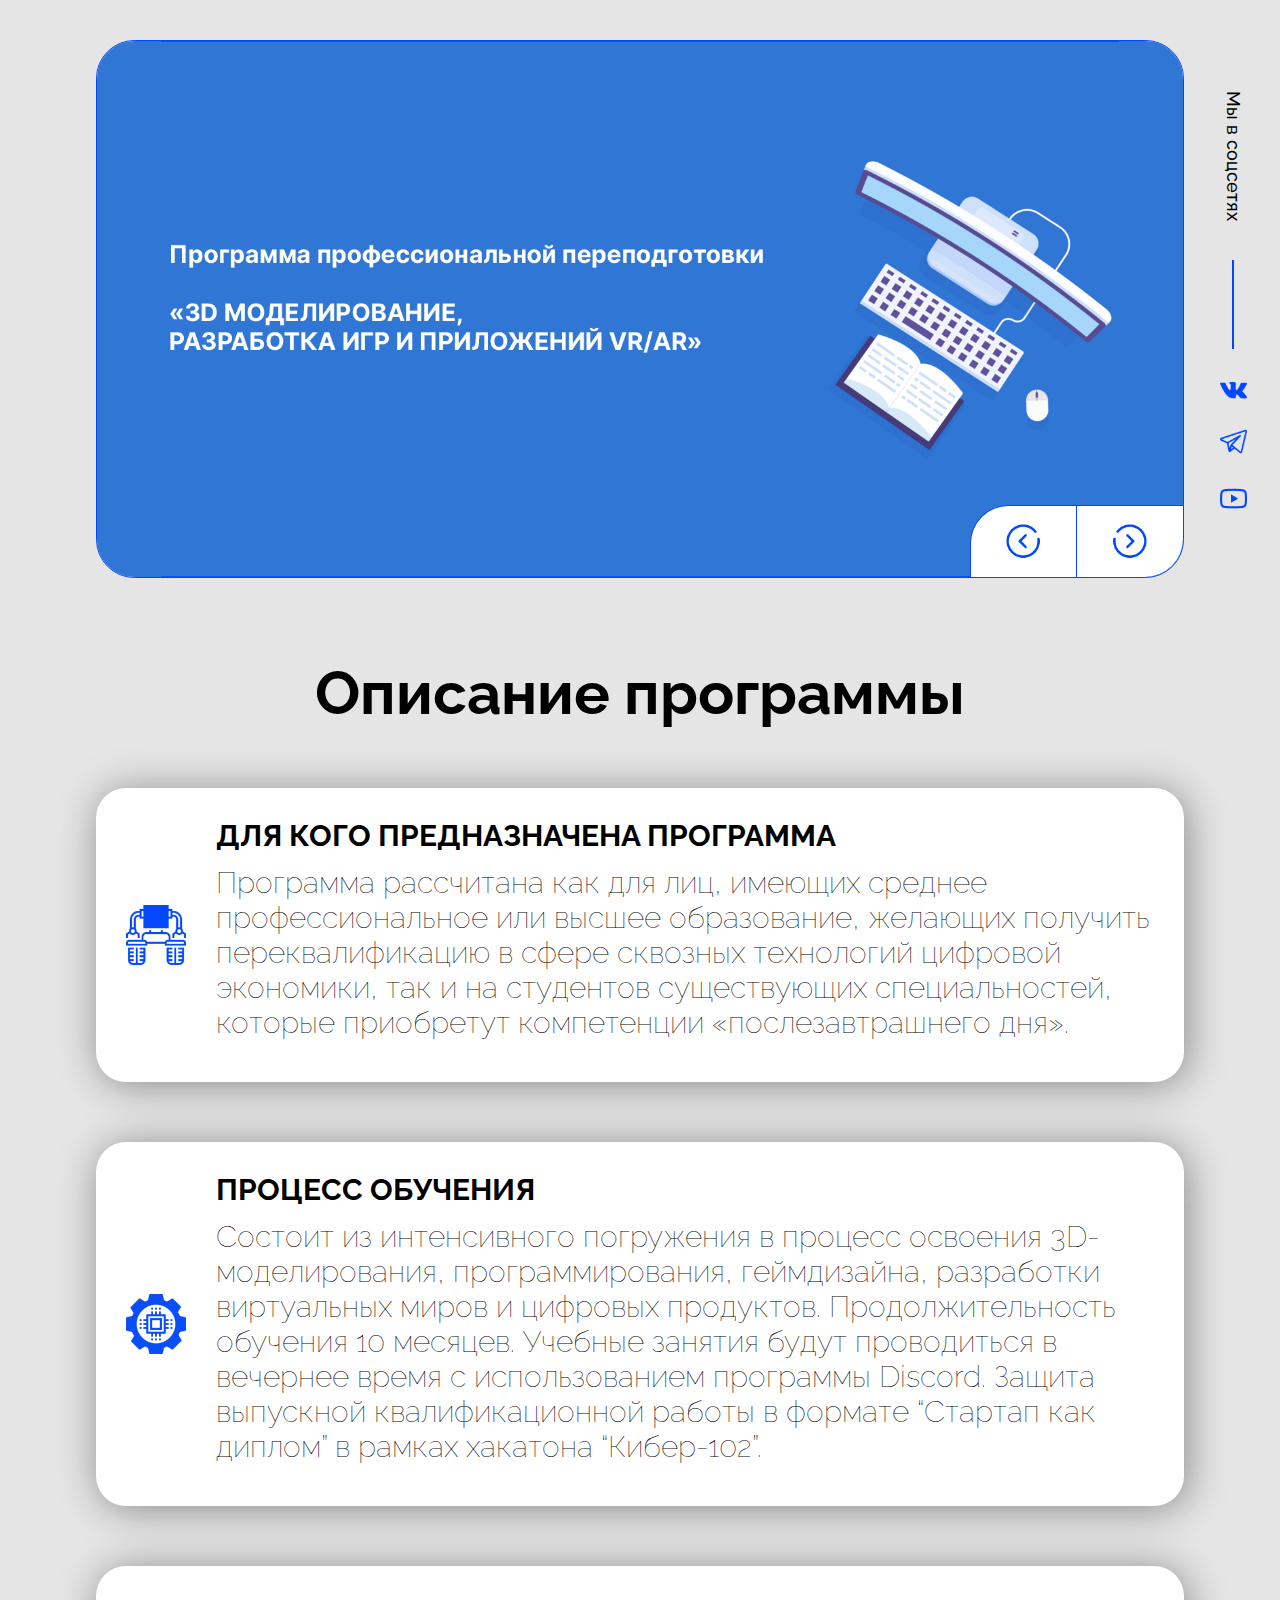
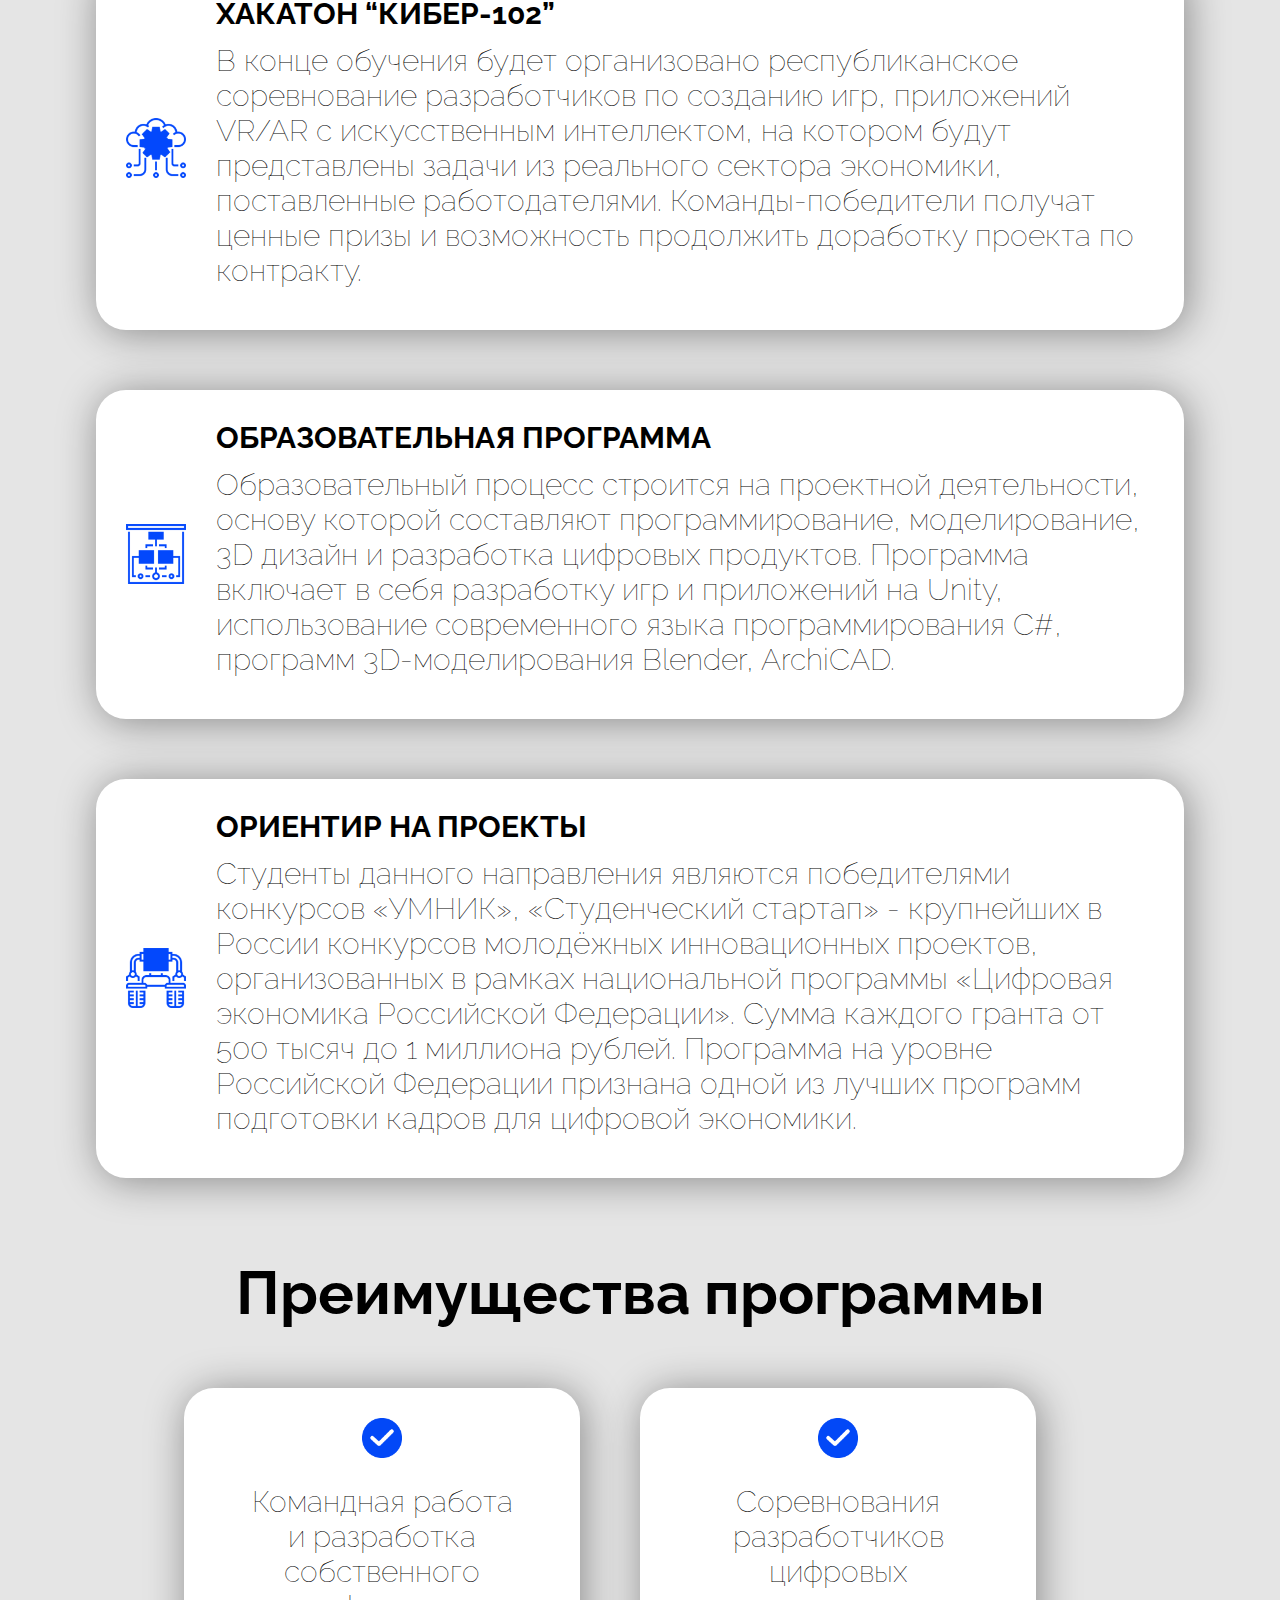
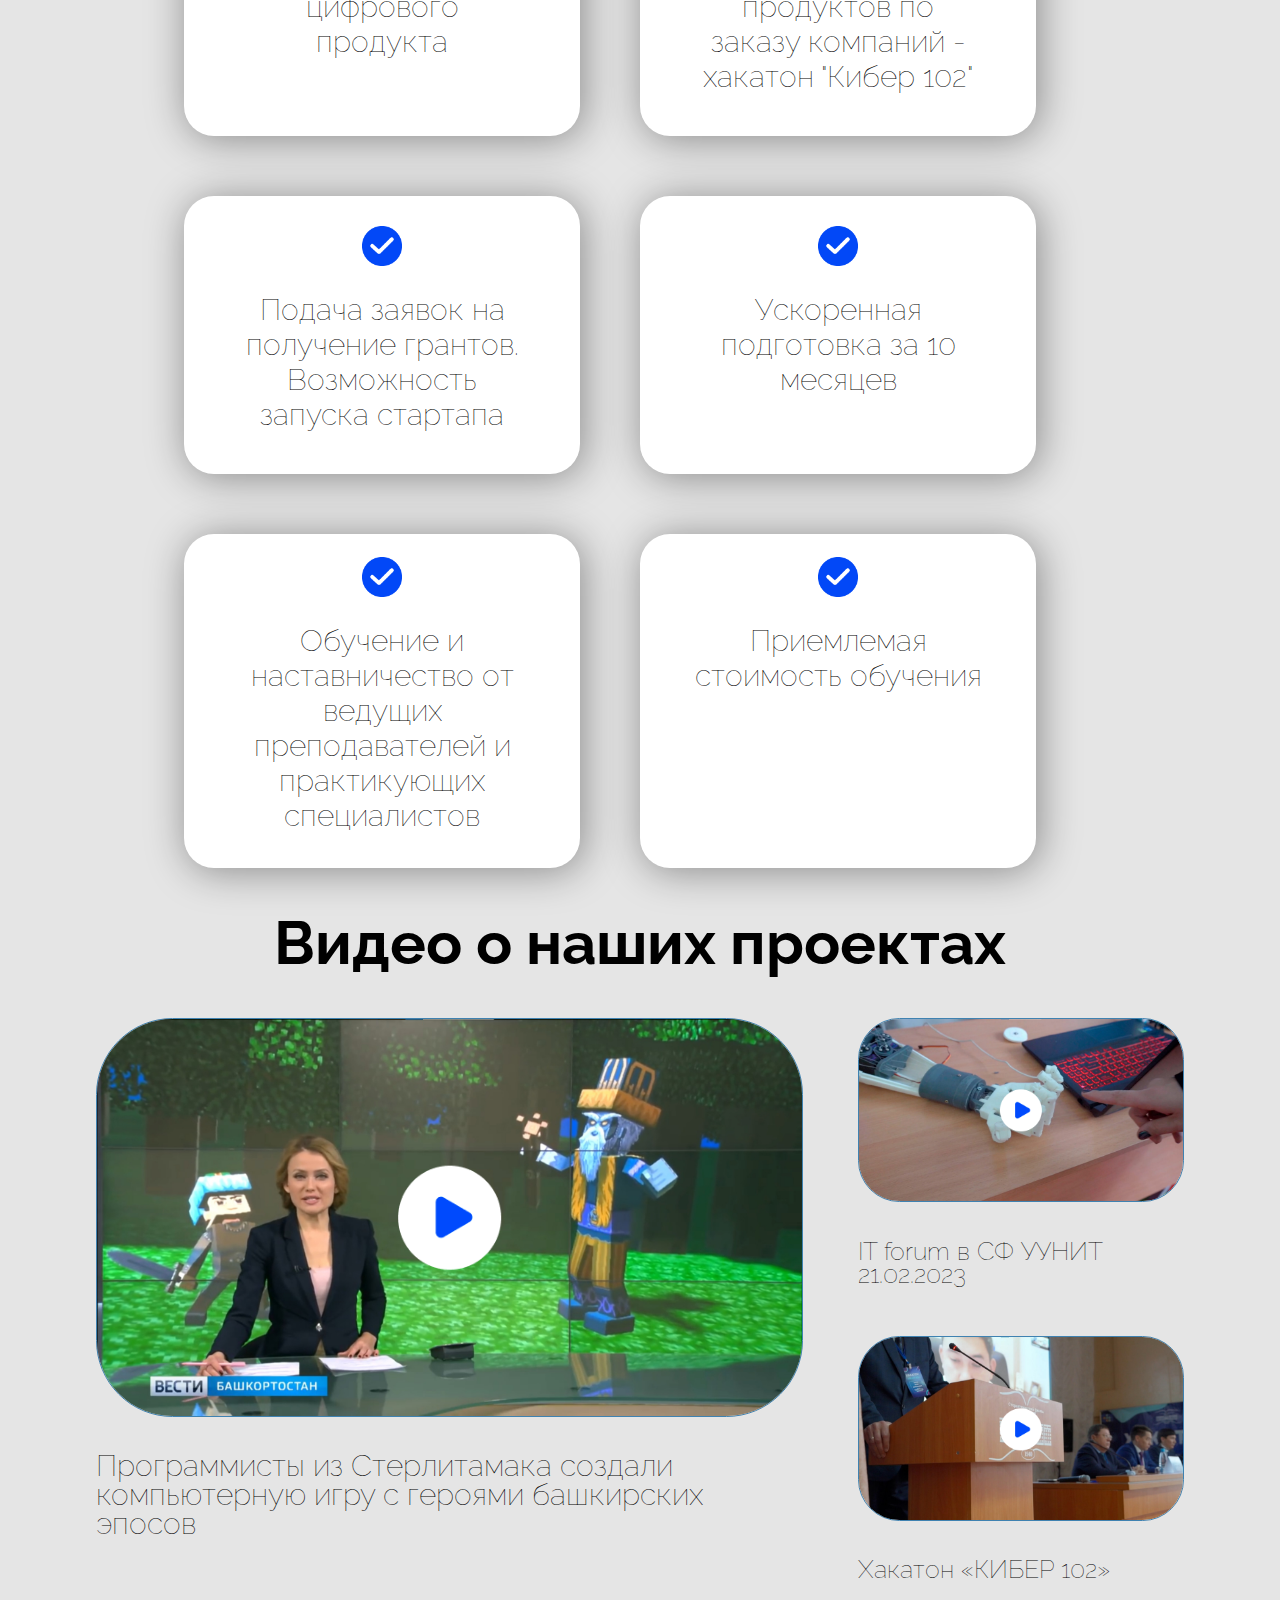
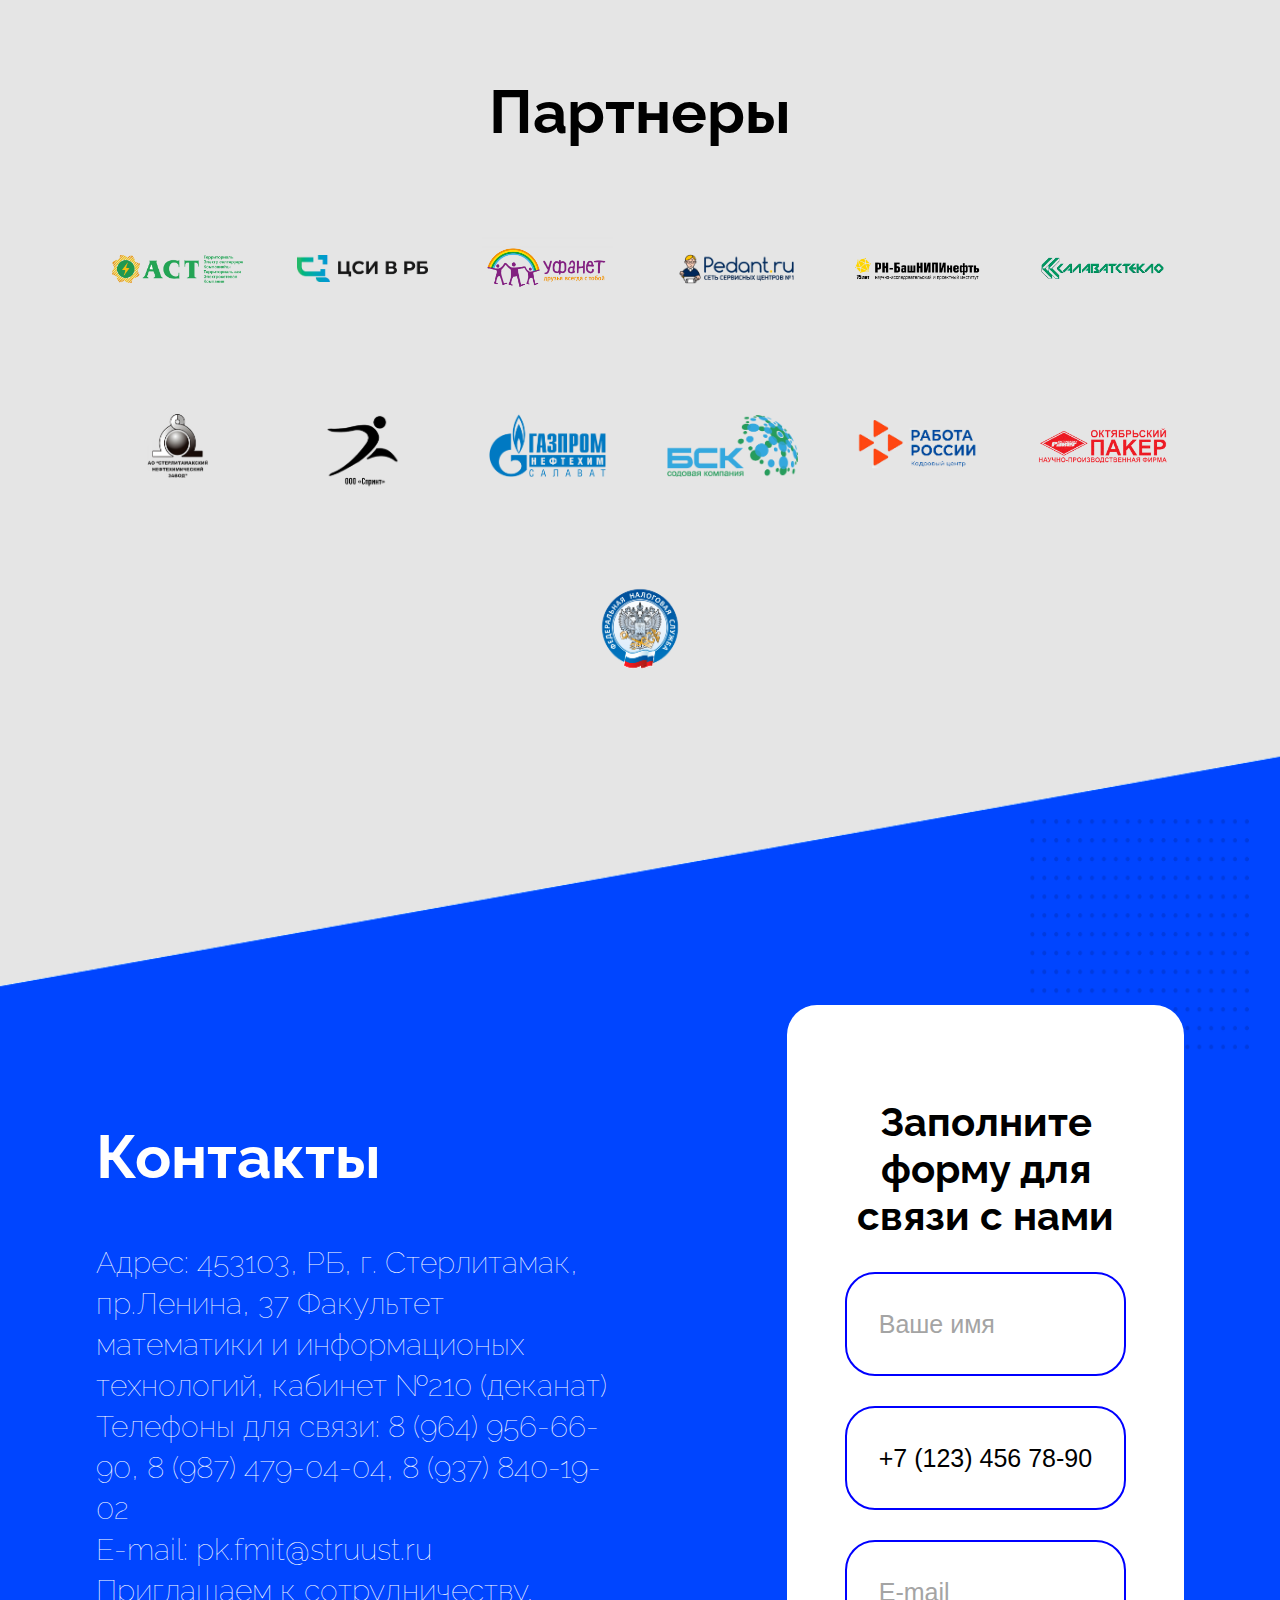
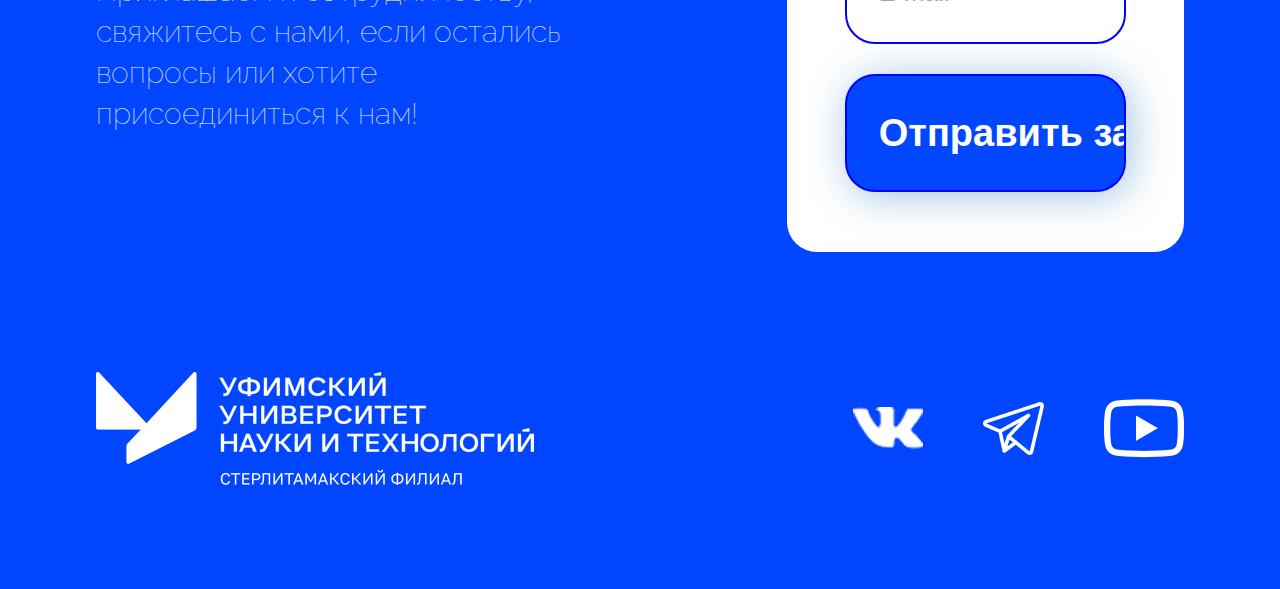
==== commit 12c7a941: "9" ====
--- a/index.html
+++ b/index.html
@@ -224,7 +224,7 @@
                     <form>
                         <h2>Заполните форму для связи с нами</h2>
                         <input id="name" type="text" placeholder="Ваше имя"/>
-                        <input id="phone" type="tel" placeholder="Телефон"/>
+                        <input id="phone" unselectable="on" type="tel" placeholder="Телефон"/>
                         <input id="email" type="email" placeholder="E-mail"/>
                         <input id="submit" type="submit" value="Отправить заявку"/>
                     </form>
--- a/src/style.css
+++ b/src/style.css
@@ -883,6 +883,17 @@
 
 .contacts-content-right input::placeholder {
     color: #A4A4A4;
+}
+
+#phone {
+    user-select: none;
+    -webkit-user-select: none;
+    /* user-select -- это нестандартное свойство */
+
+    -moz-user-select: none;
+    /* поэтому нужны префиксы */
+
+    -ms-user-select: none;
 }
 
 .footer {
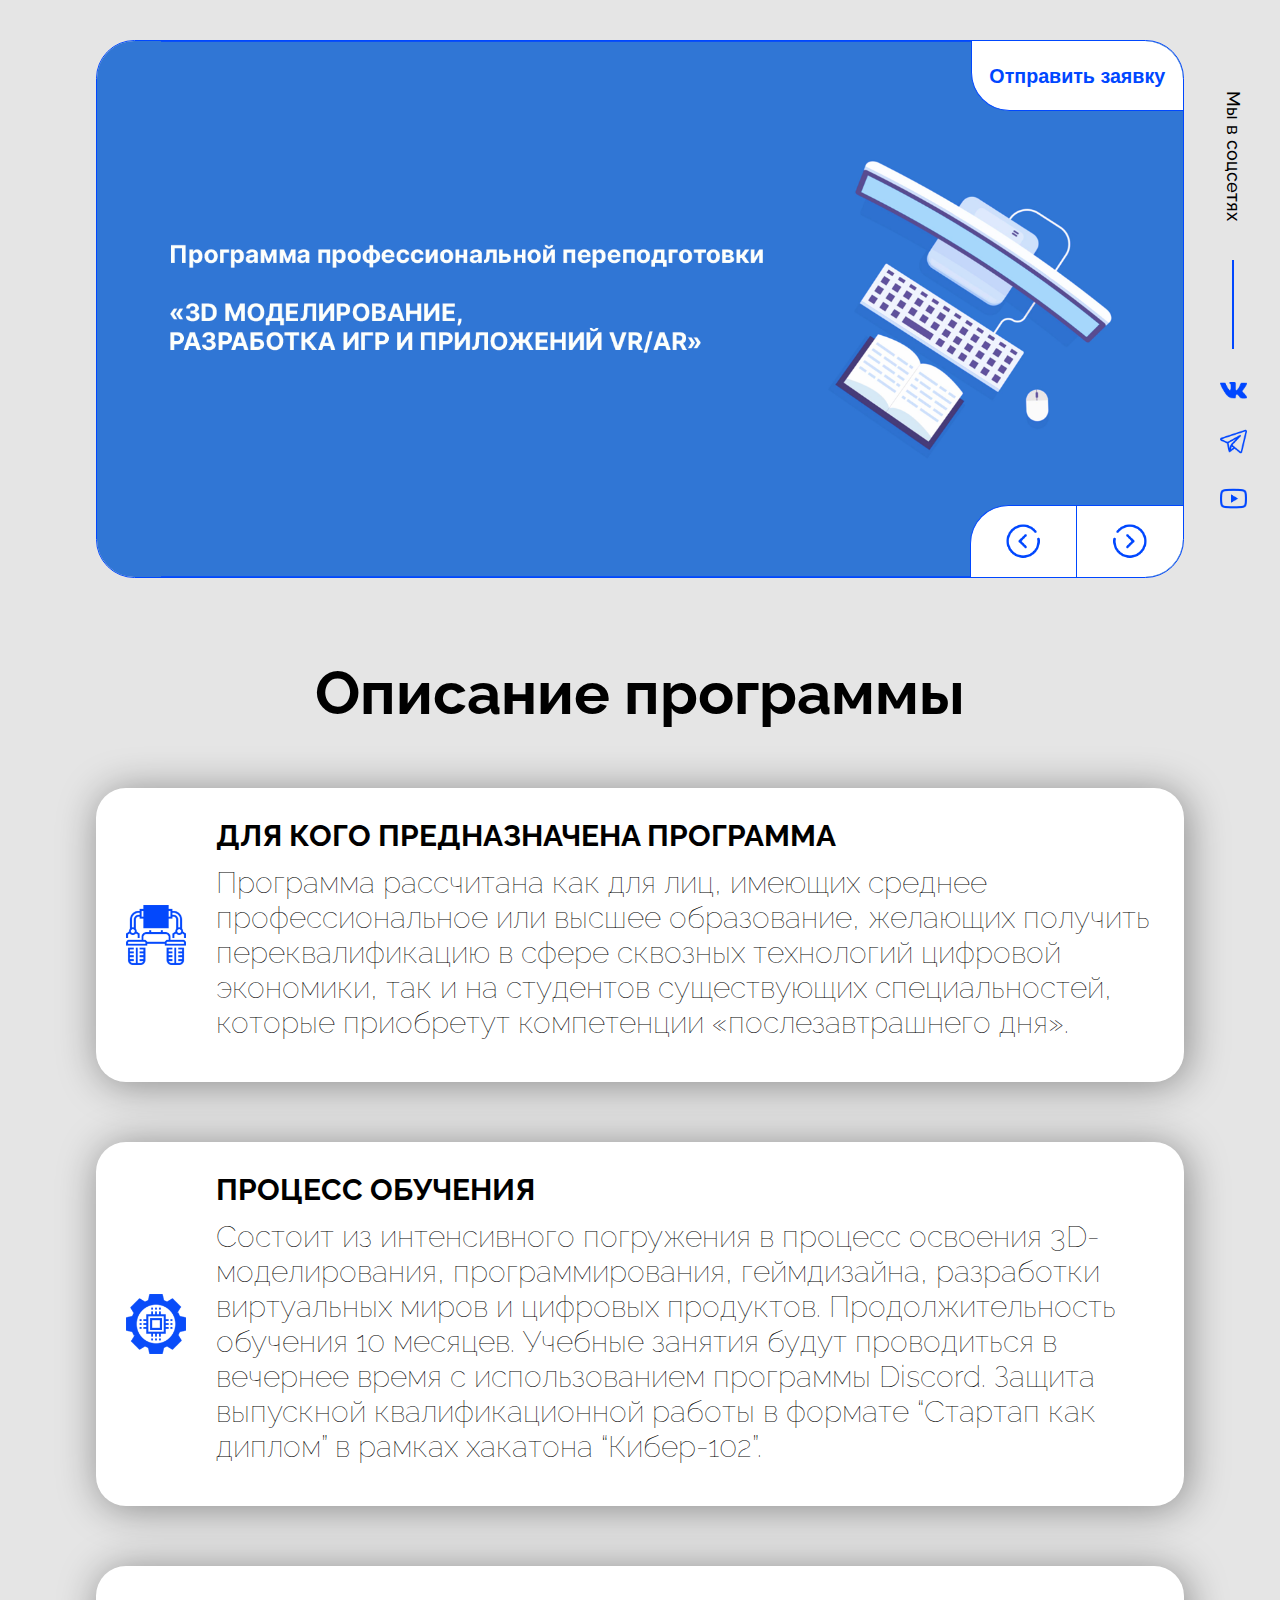
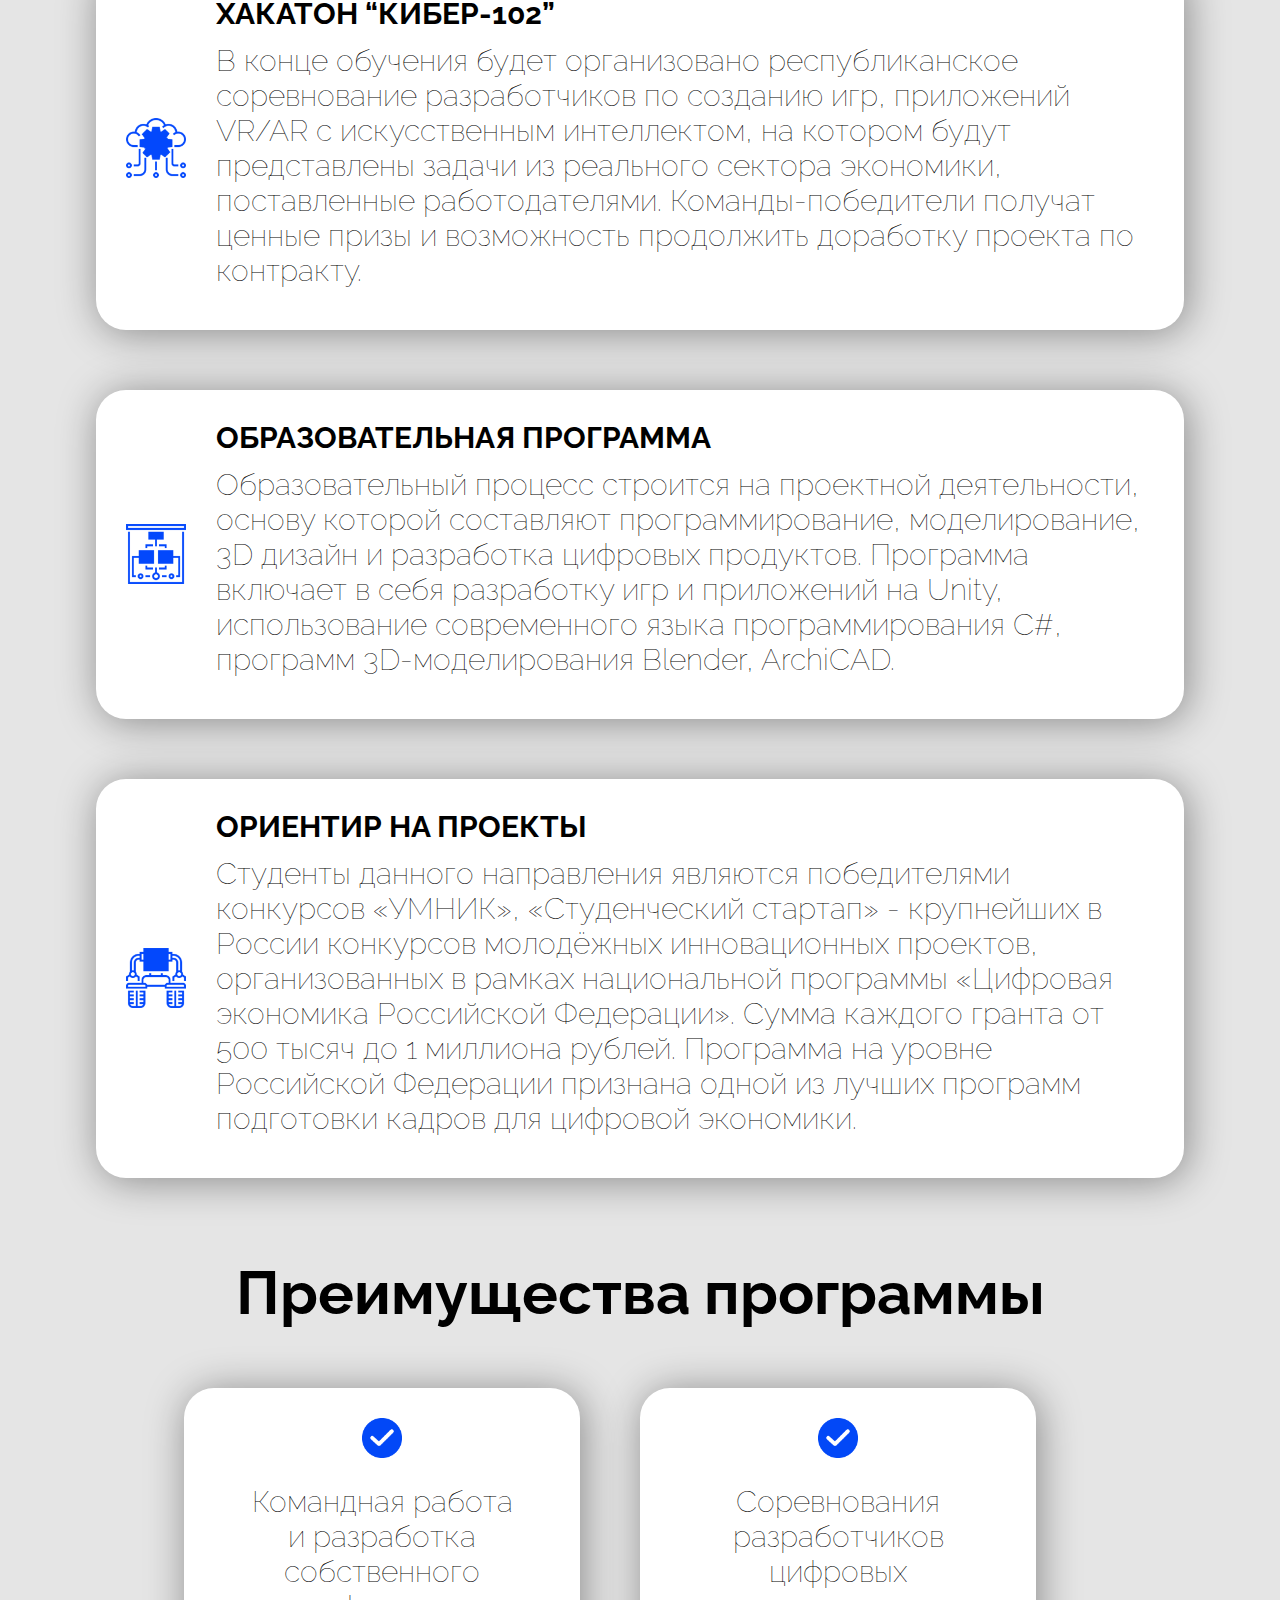
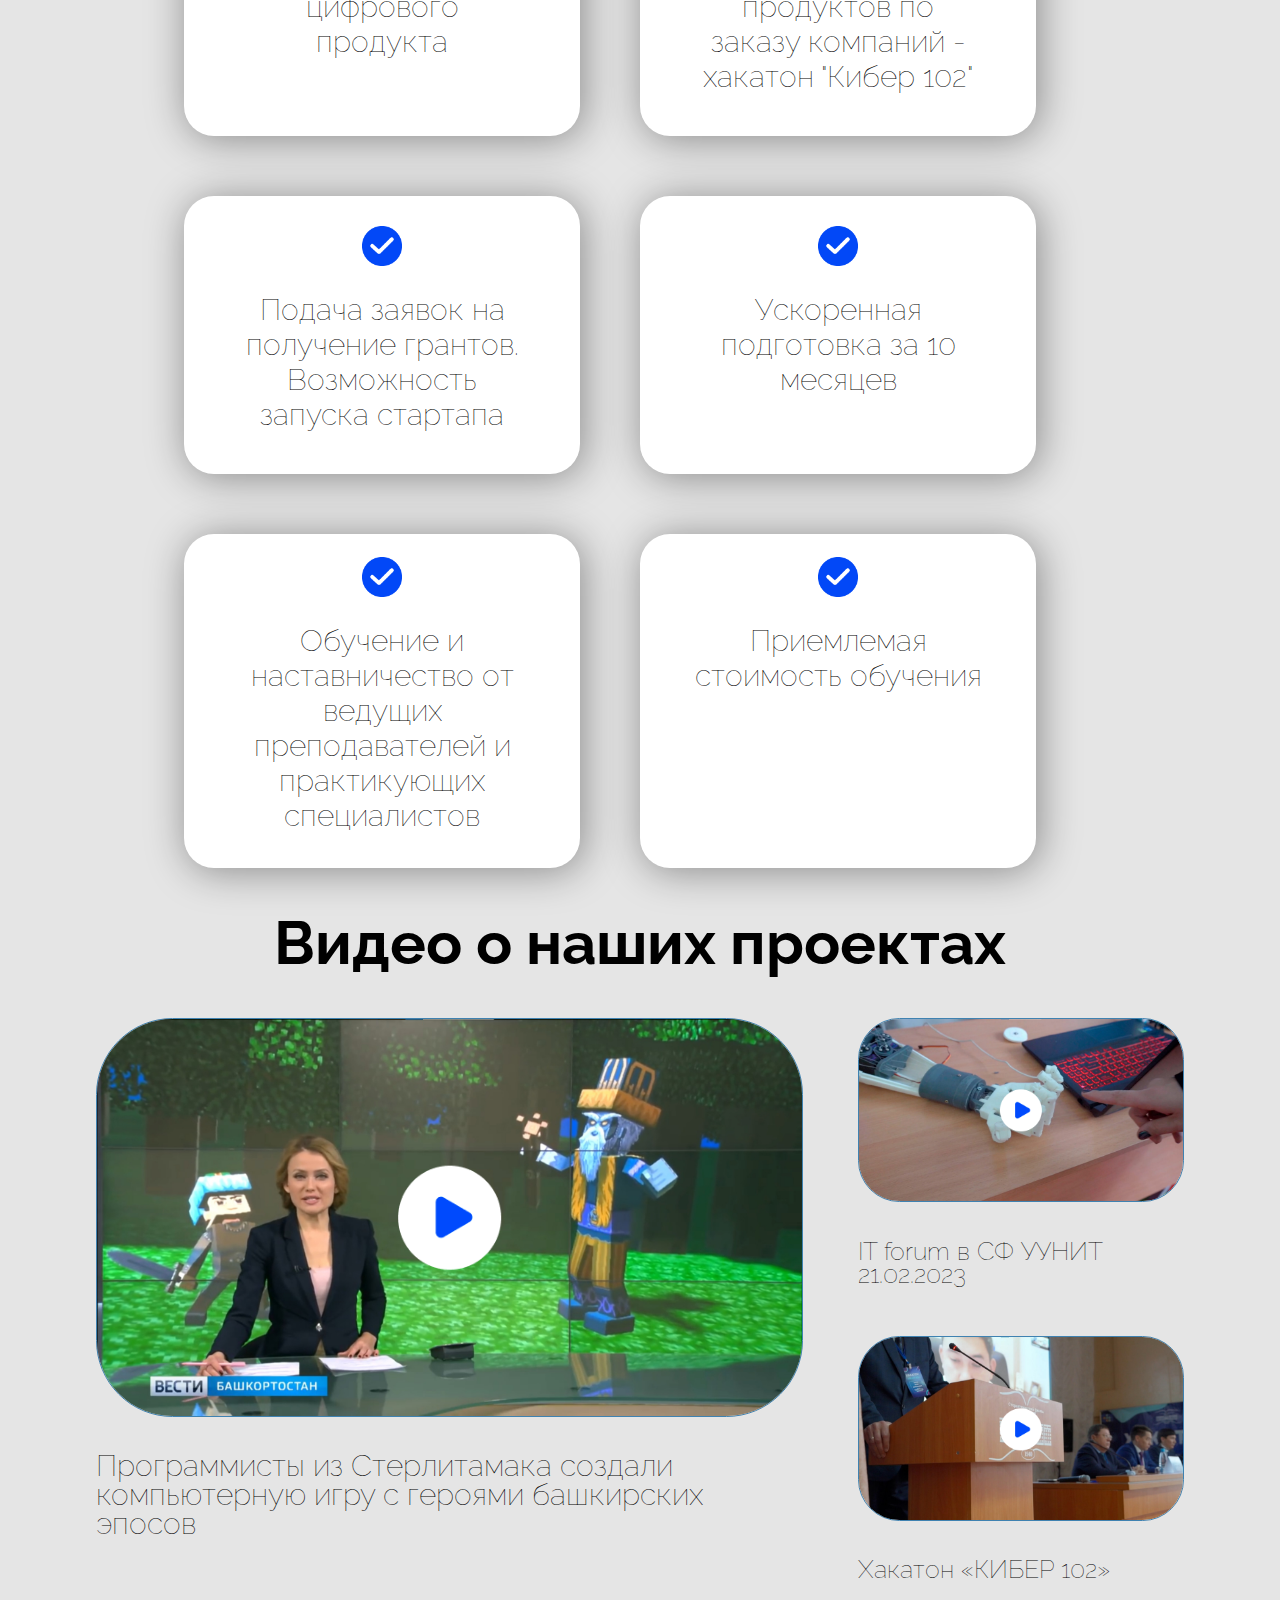
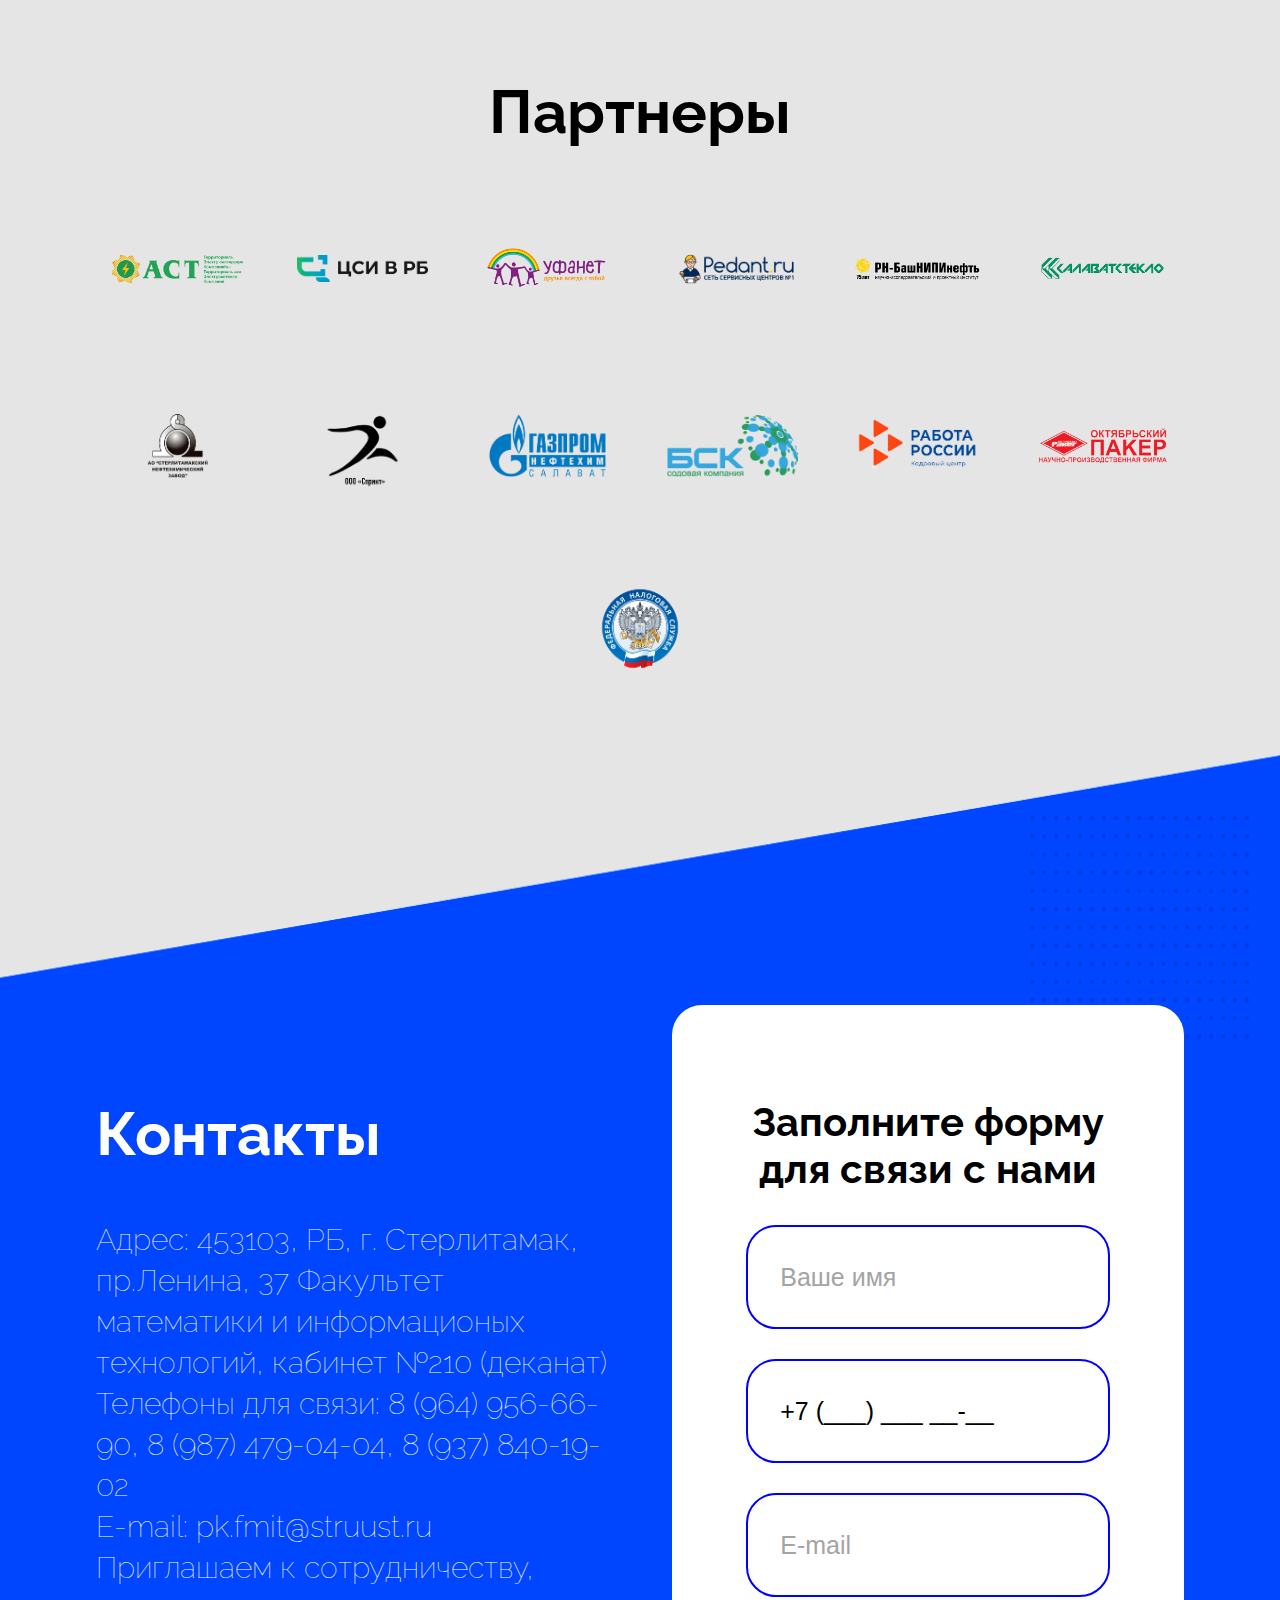
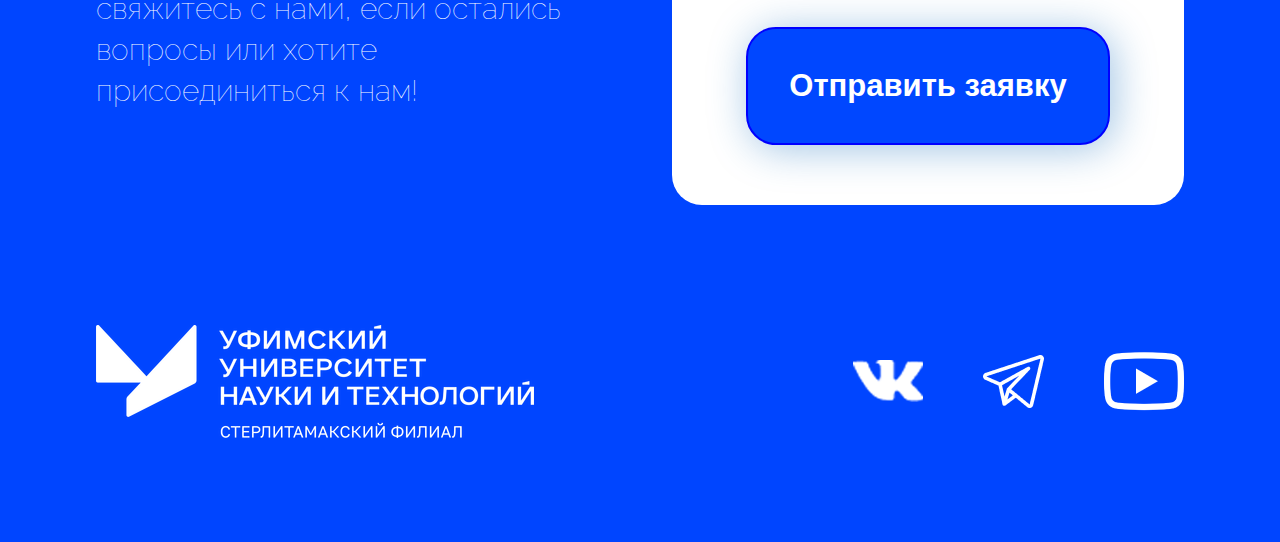
==== commit 25c265c9: "12" ====
--- a/index.html
+++ b/index.html
@@ -14,6 +14,7 @@
     <link href="https://fonts.googleapis.com/css2?family=Raleway:wght@400;500;600;700&display=swap" rel="stylesheet">
     <script src="src/slider.js"></script>
     <script src="src/videoplayer.js"></script>
+    <script src="src/scroller.js"></script>
     <script src="src/validation.js"></script>
 </head>
 <body>
@@ -60,9 +61,9 @@
                         <img src="src/images/buttons/arrow-left-circle-blue.png"/>
                     </button>
                 </div>
-<!--                <div class="header-button">-->
-<!--                    <input id="scroll-button" type="button" value="Отправить заявку"/>-->
-<!--                </div>-->
+                <div class="header-button">
+                    <input id="scroll-button" type="button" value="Отправить заявку"/>
+                </div>
             </div>
             <div class="gallery-wrapper-right">
                 <h6>Мы в соцсетях</h6>
@@ -221,7 +222,7 @@
                     <h3>Приглашаем к сотрудничеству, свяжитесь с нами, если остались вопросы или хотите присоединиться к нам!</h3>
                 </div>
                 <div class="contacts-content-right">
-                    <form>
+                    <form id="form">
                         <h2>Заполните форму для связи с нами</h2>
                         <input id="name" type="text" placeholder="Ваше имя"/>
                         <input id="phone" unselectable="on" type="tel" placeholder="Телефон"/>
--- a/src/style.css
+++ b/src/style.css
@@ -28,7 +28,9 @@
 }
 
 input[type="submit"] {
-    font-size: 38px;
+    /*font-size: 38px;*/
+    /*font-size: 28px;*/
+    font-size: calc(17px + 21 * (100vw / 1920));
 }
 
 input:not([type="submit"]) {
@@ -98,18 +100,24 @@
     flex-direction: column;
     flex-wrap: nowrap;
     align-items: center;
+    width: 16.6vw;
+    height: 5.5vw;
 }
 
 .header-button input{
     background-color: white;
-    color: black;
+    /*color: black;*/
     font-weight: 400;
     /*font-size: 24px;*/
     line-height: 28px;
-    width: 100%;
-    padding: 32px 24px;
-    border: 1px solid #0047FF;
-    border-radius: 0 60px;
+    /*padding: 32px 24px;*/
+    /*border: 1px solid #0047FF;*/
+    border: 0;
+    border-left: 1px solid #0047FF;
+    border-bottom: 1px solid #0047FF;
+    border-radius: 0 3vw;
+    width: 100%;
+    height: 100%;
 }
 
 .header-button input[type="button"] {
@@ -119,6 +127,9 @@
     color: #0047ff;
     cursor: pointer;
     /*font-size: 1.6vw;*/
+    /*font-size: 30px;*/
+    /*font-size: 16px;*/
+    font-size: calc(1px + 28 * (100vw / 1920));
 }
 
 .advantages {
@@ -834,7 +845,7 @@
 .contacts-content-right {
     background: #FFFFFF;
     border-radius: 30px;
-    width: 31vw;
+    width: 40vw;
     display: flex;
     justify-content: center;
 }
@@ -865,6 +876,7 @@
     line-height: 28px;
     width: 100%;
     padding: 36px 32px;
+    /*padding: 1.875vw 1.667vw;;*/
     margin-bottom: 30px;
 }
 
@@ -1373,6 +1385,15 @@
         height: 7.9518vw;
     }
 
+    .header-button {
+        width: 24vw;
+        height: 7.9518vw;
+    }
+
+    .header-button input[type="button"] {
+        font-size: 22px;
+    }
+
     .gallery-wrapper-controls button img {
         width: 5.5vw;
     }
@@ -1394,6 +1415,16 @@
     .contacts-content-right {
         width: 100%;
     }
+
+    input[type="submit"] {
+        font-size: 38px;
+    }
+}
+
+@media (min-width: 1920px) {
+    input[type="submit"] {
+        font-size: 38px;
+    }
 }
 
 @media screen and (min-width: 2146px) and (max-width: 2682px) {
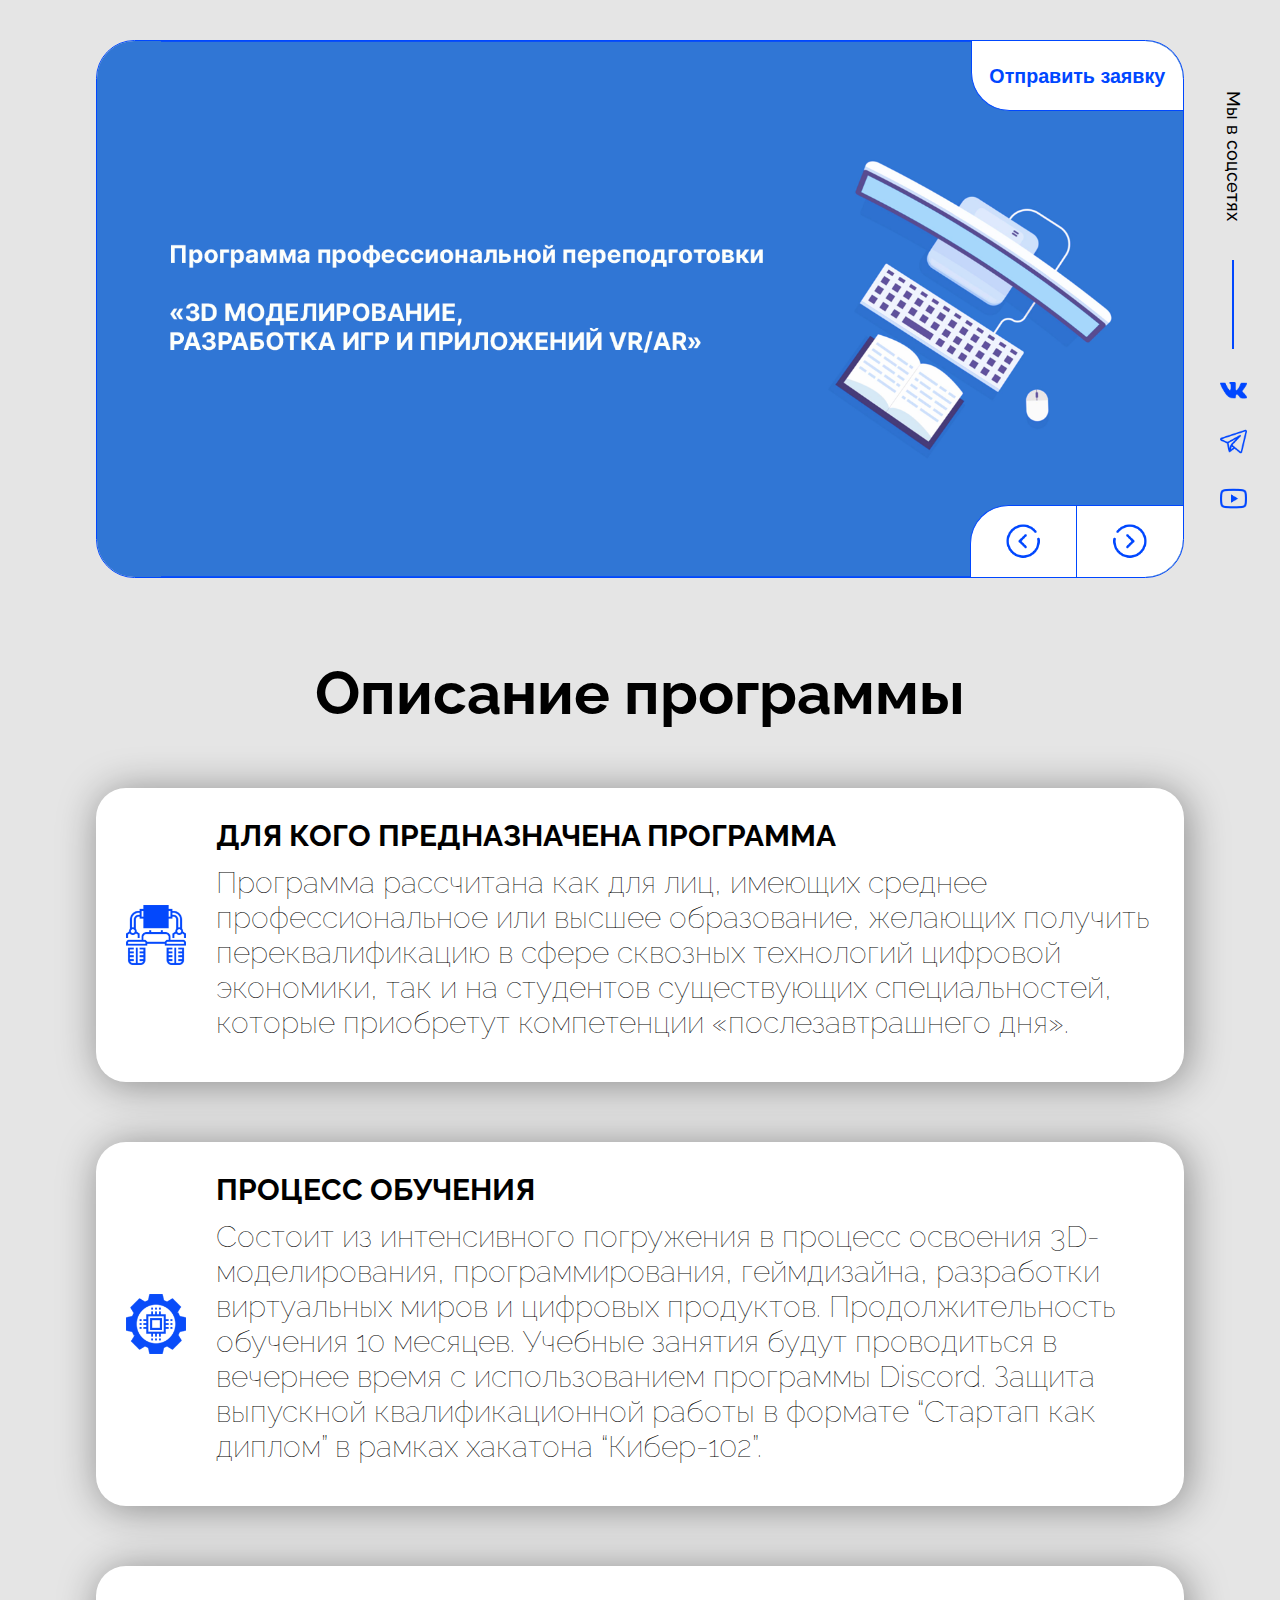
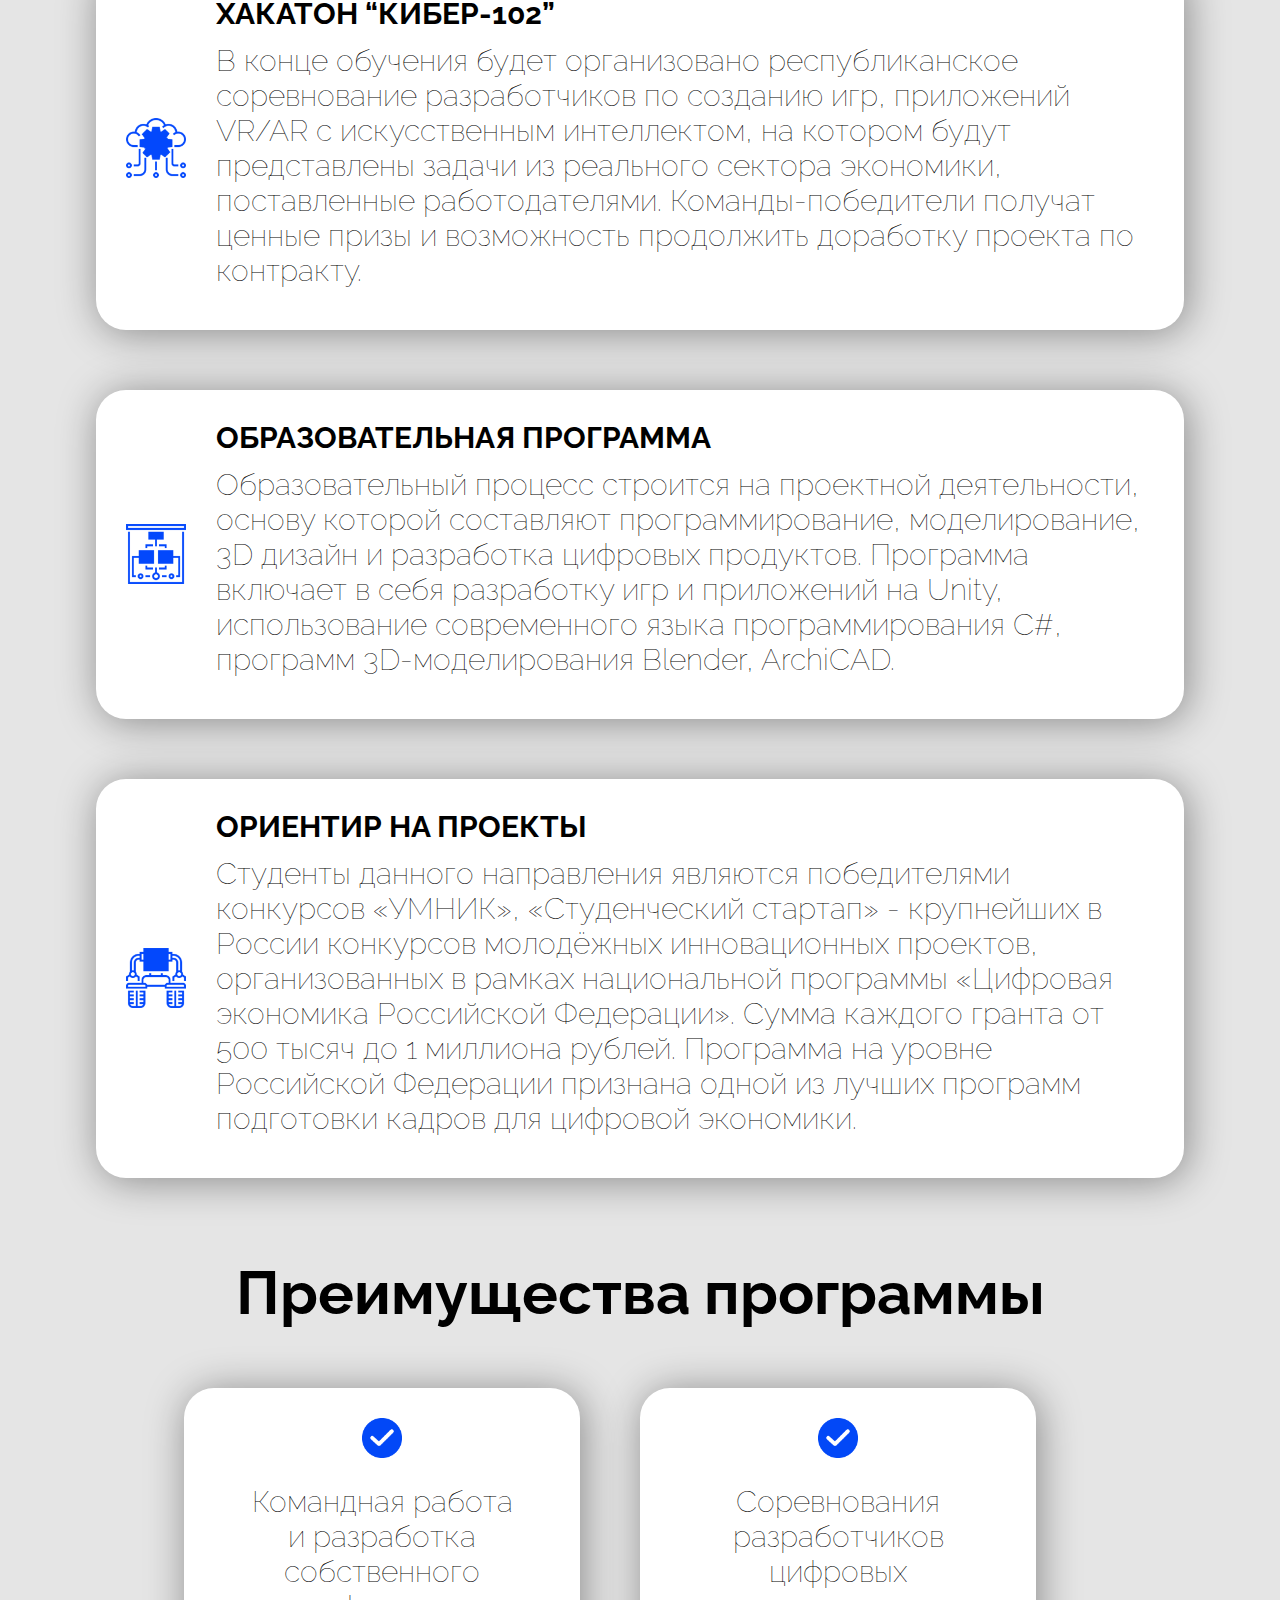
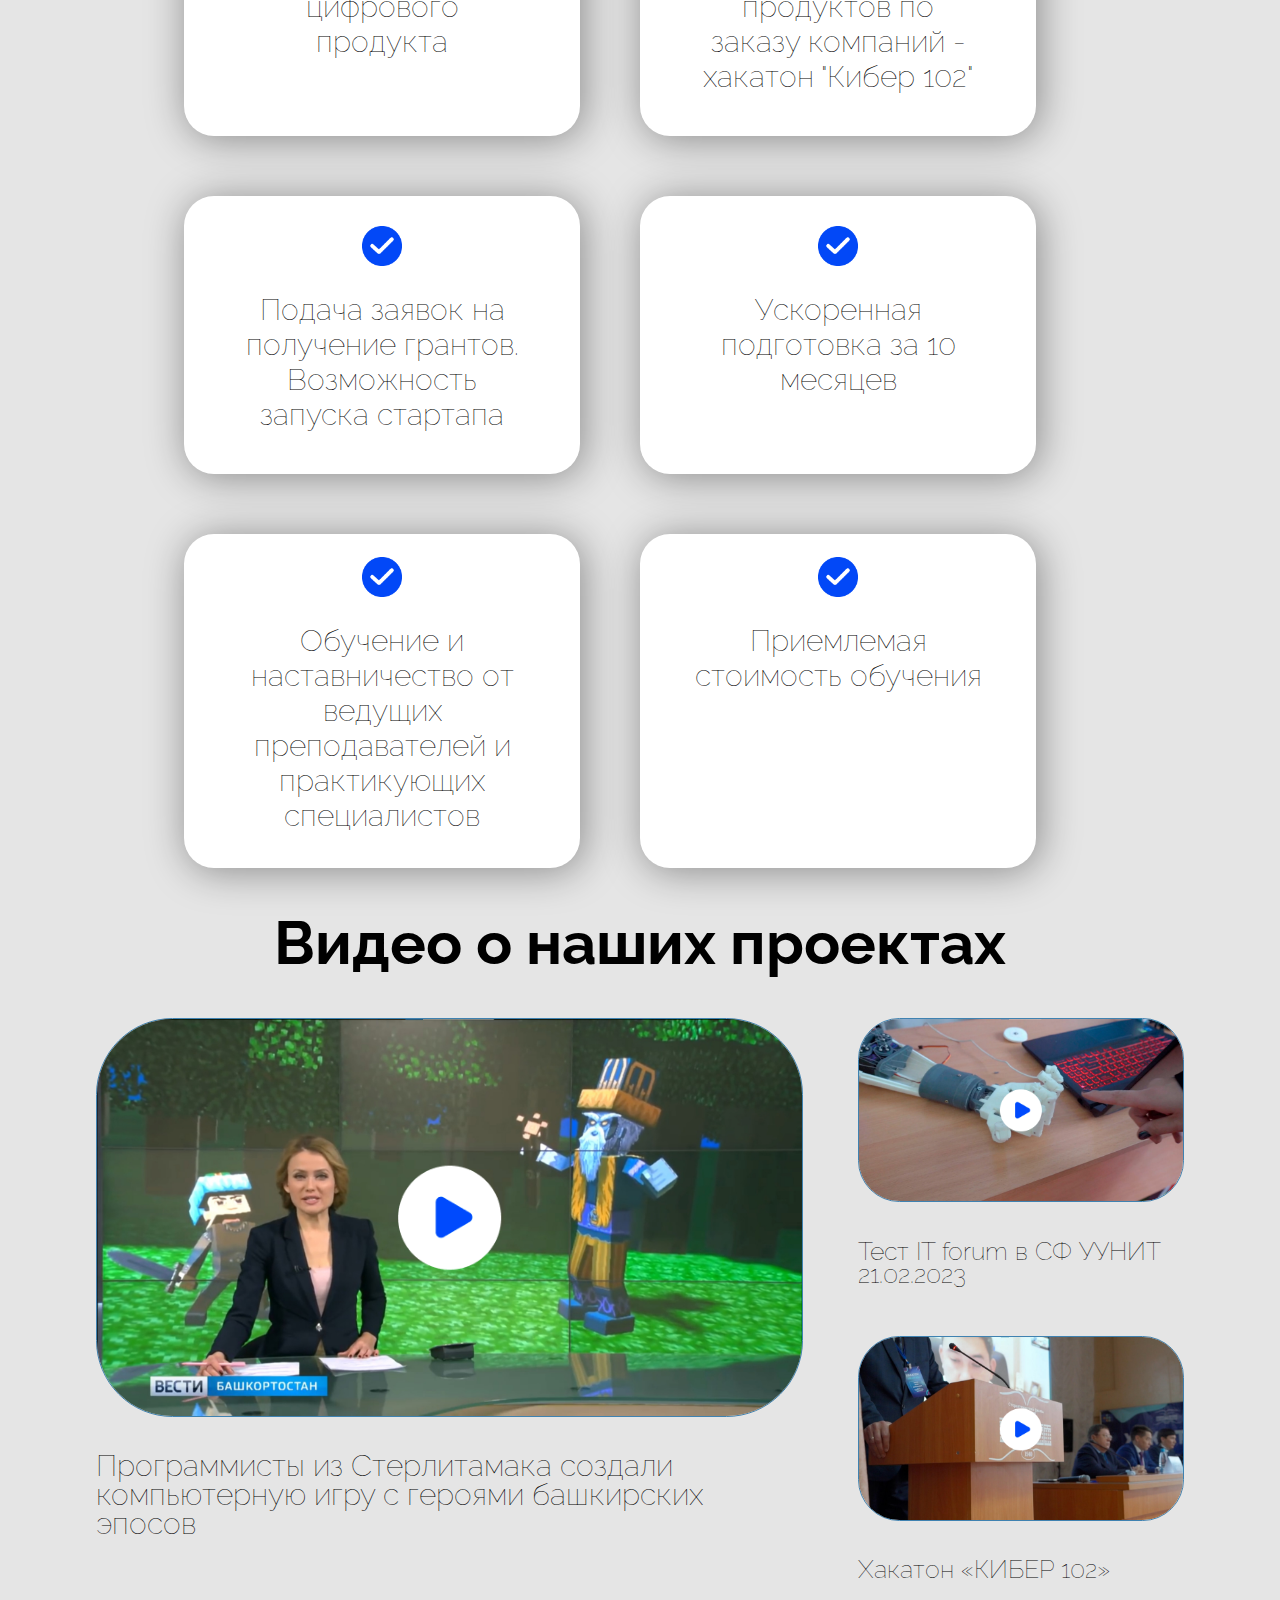
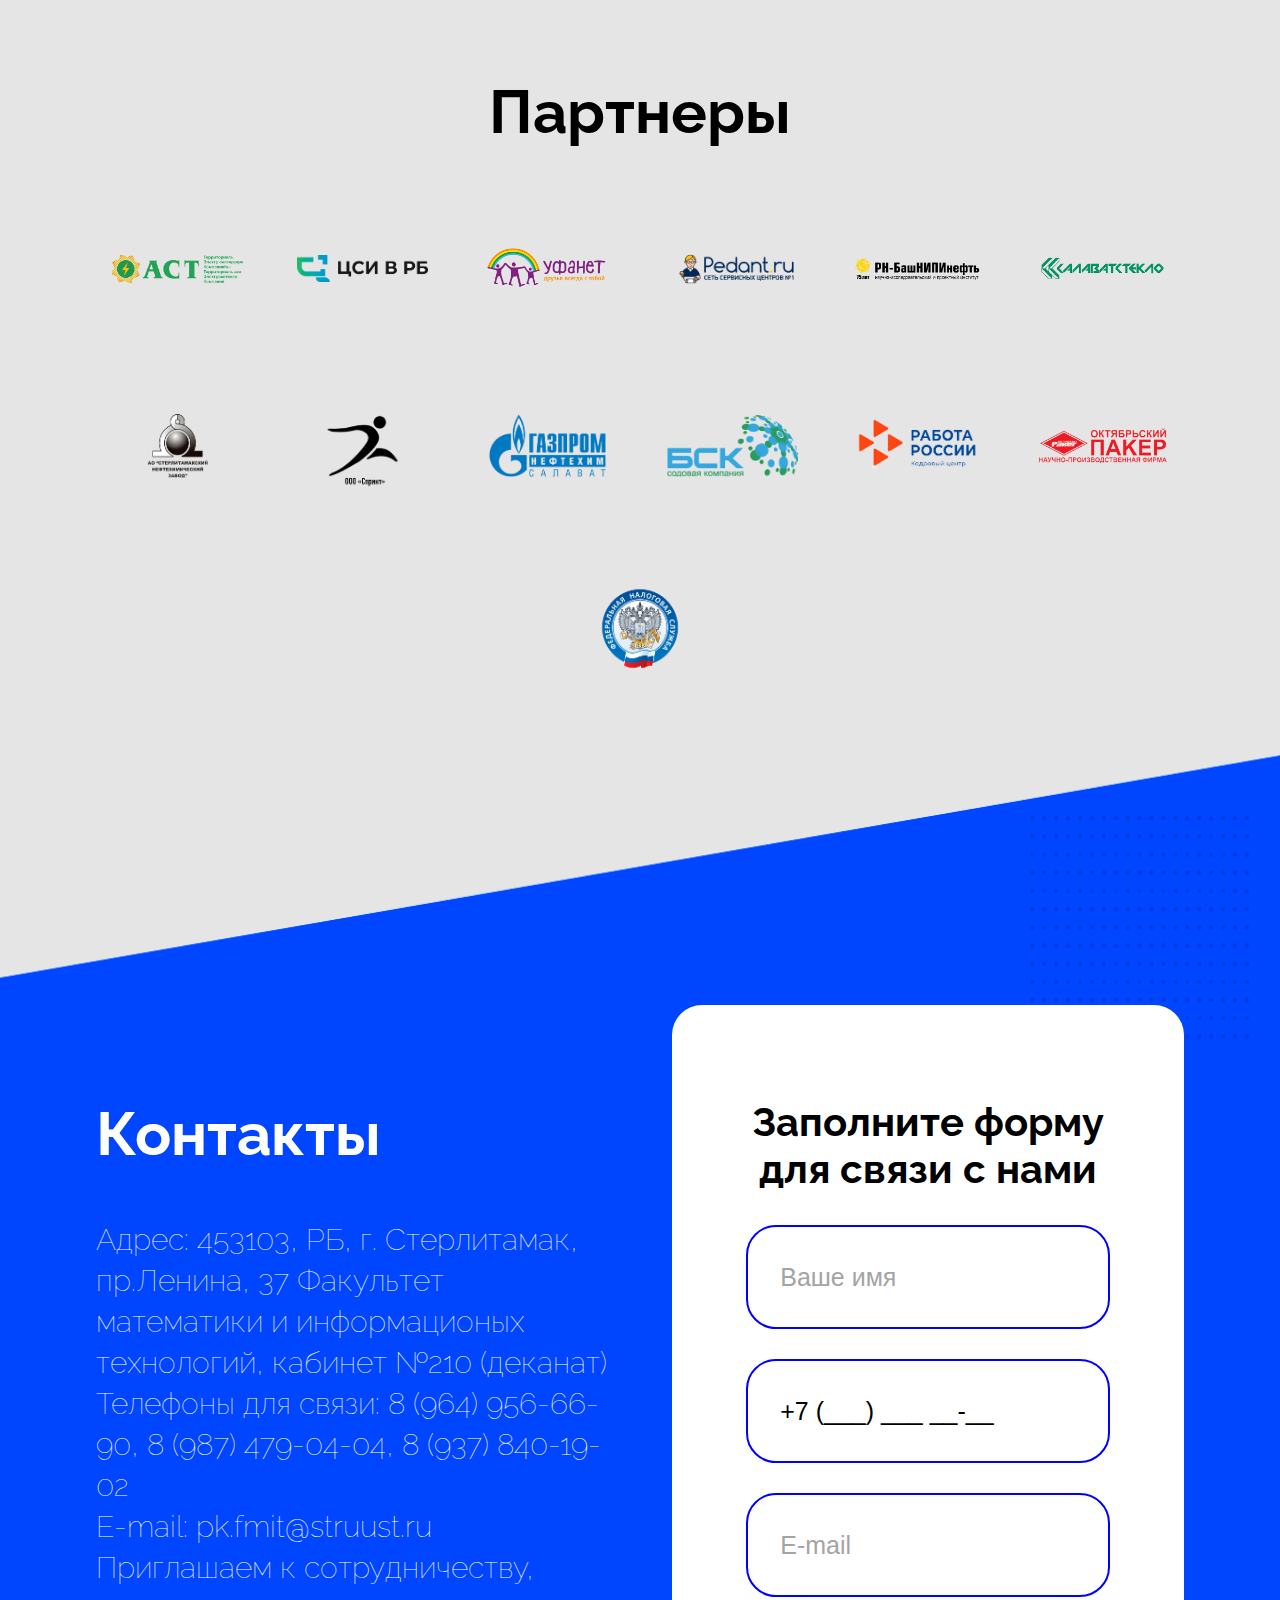
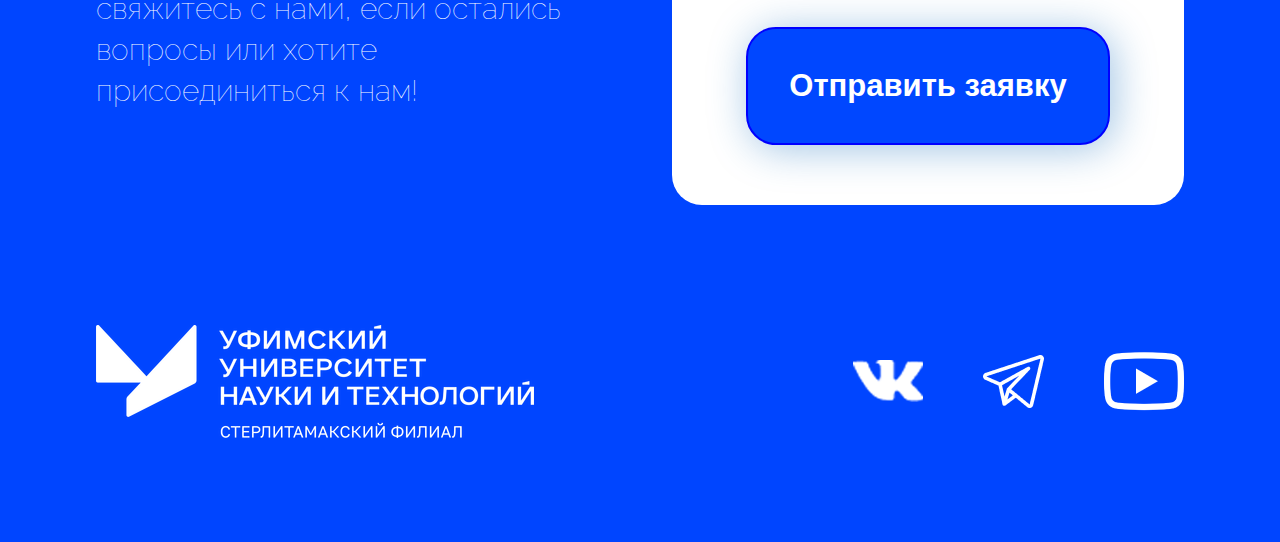
==== commit 69653762: "1" ====
--- a/index.html
+++ b/index.html
@@ -179,7 +179,7 @@
                             <img src="src/images/buttons/button-play.png"/>
                         </button>
                     </div>
-                    <h4>IT forum в СФ УУНИТ 21.02.2023</h4>
+                    <h4>Тест IT forum в СФ УУНИТ 21.02.2023</h4>
                 </div>
                 <div class="videonews-content-right-item">
                     <div class="small-image-wrapper">
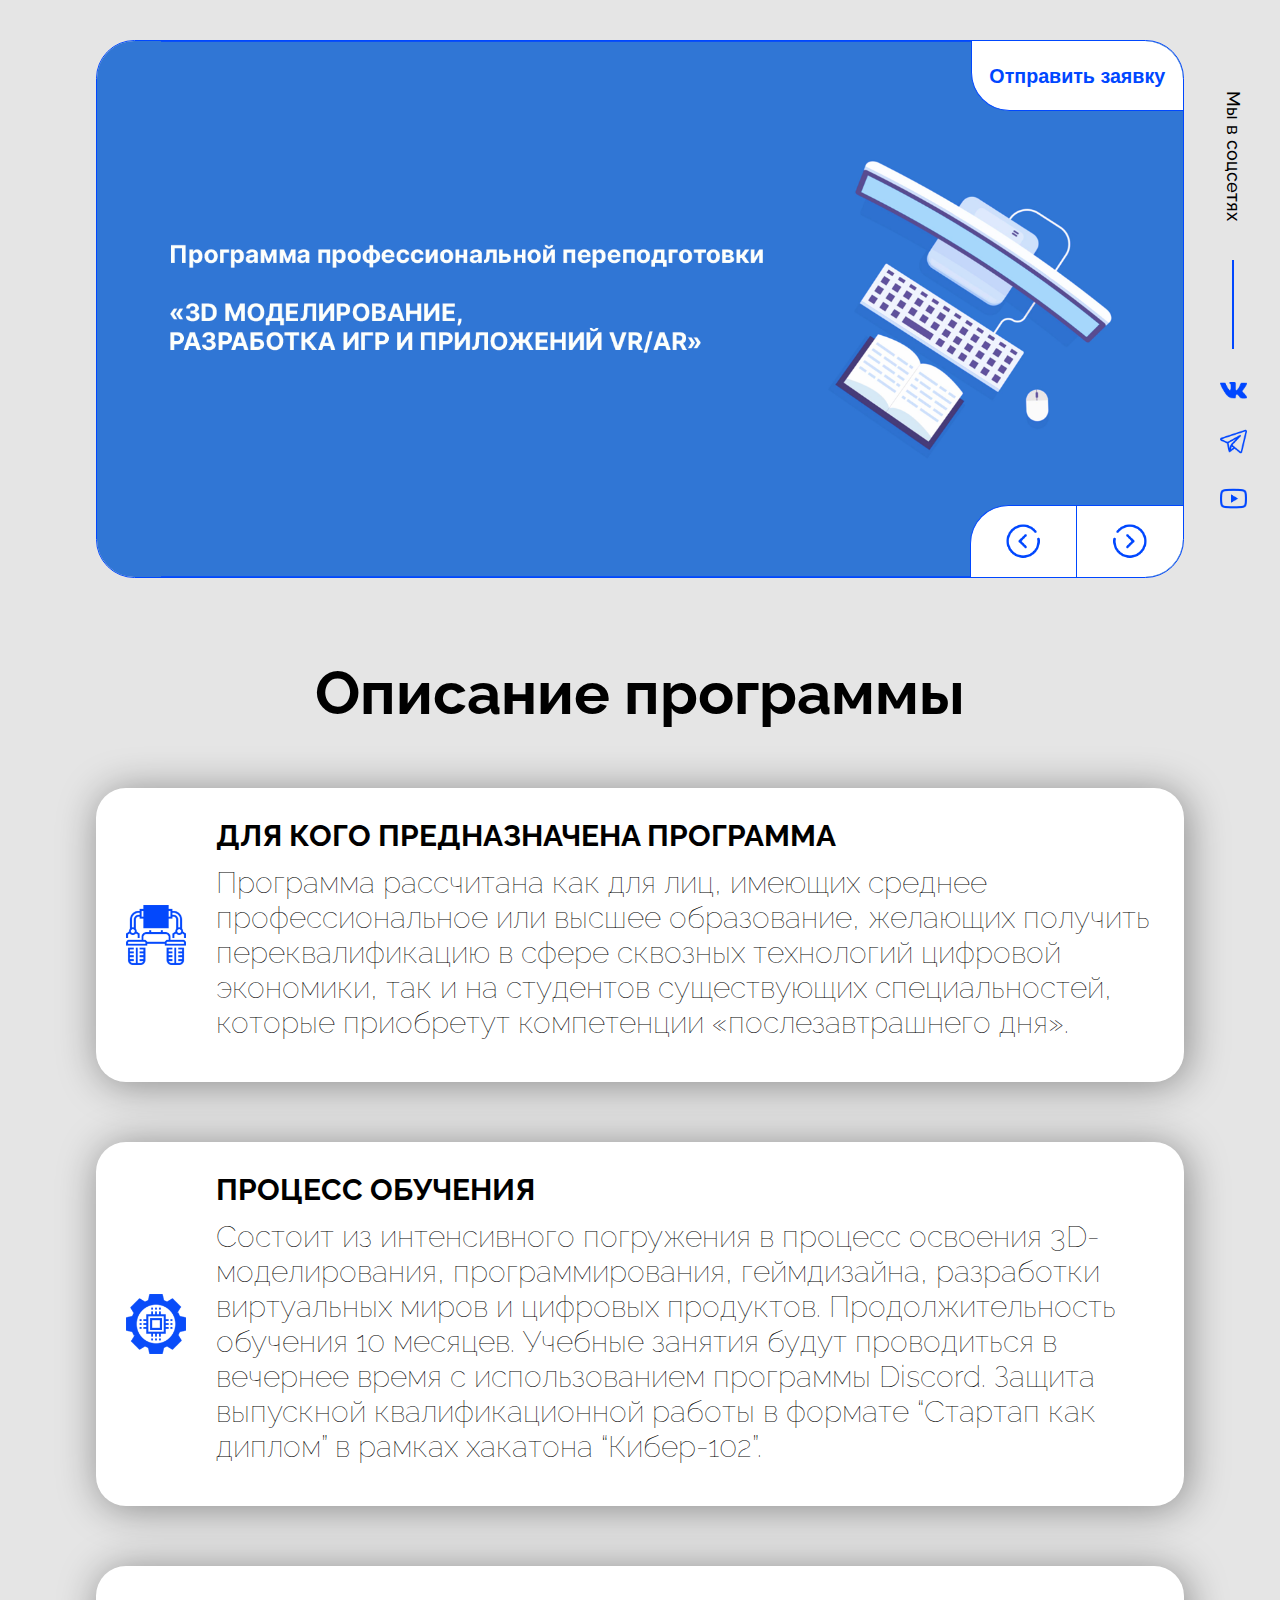
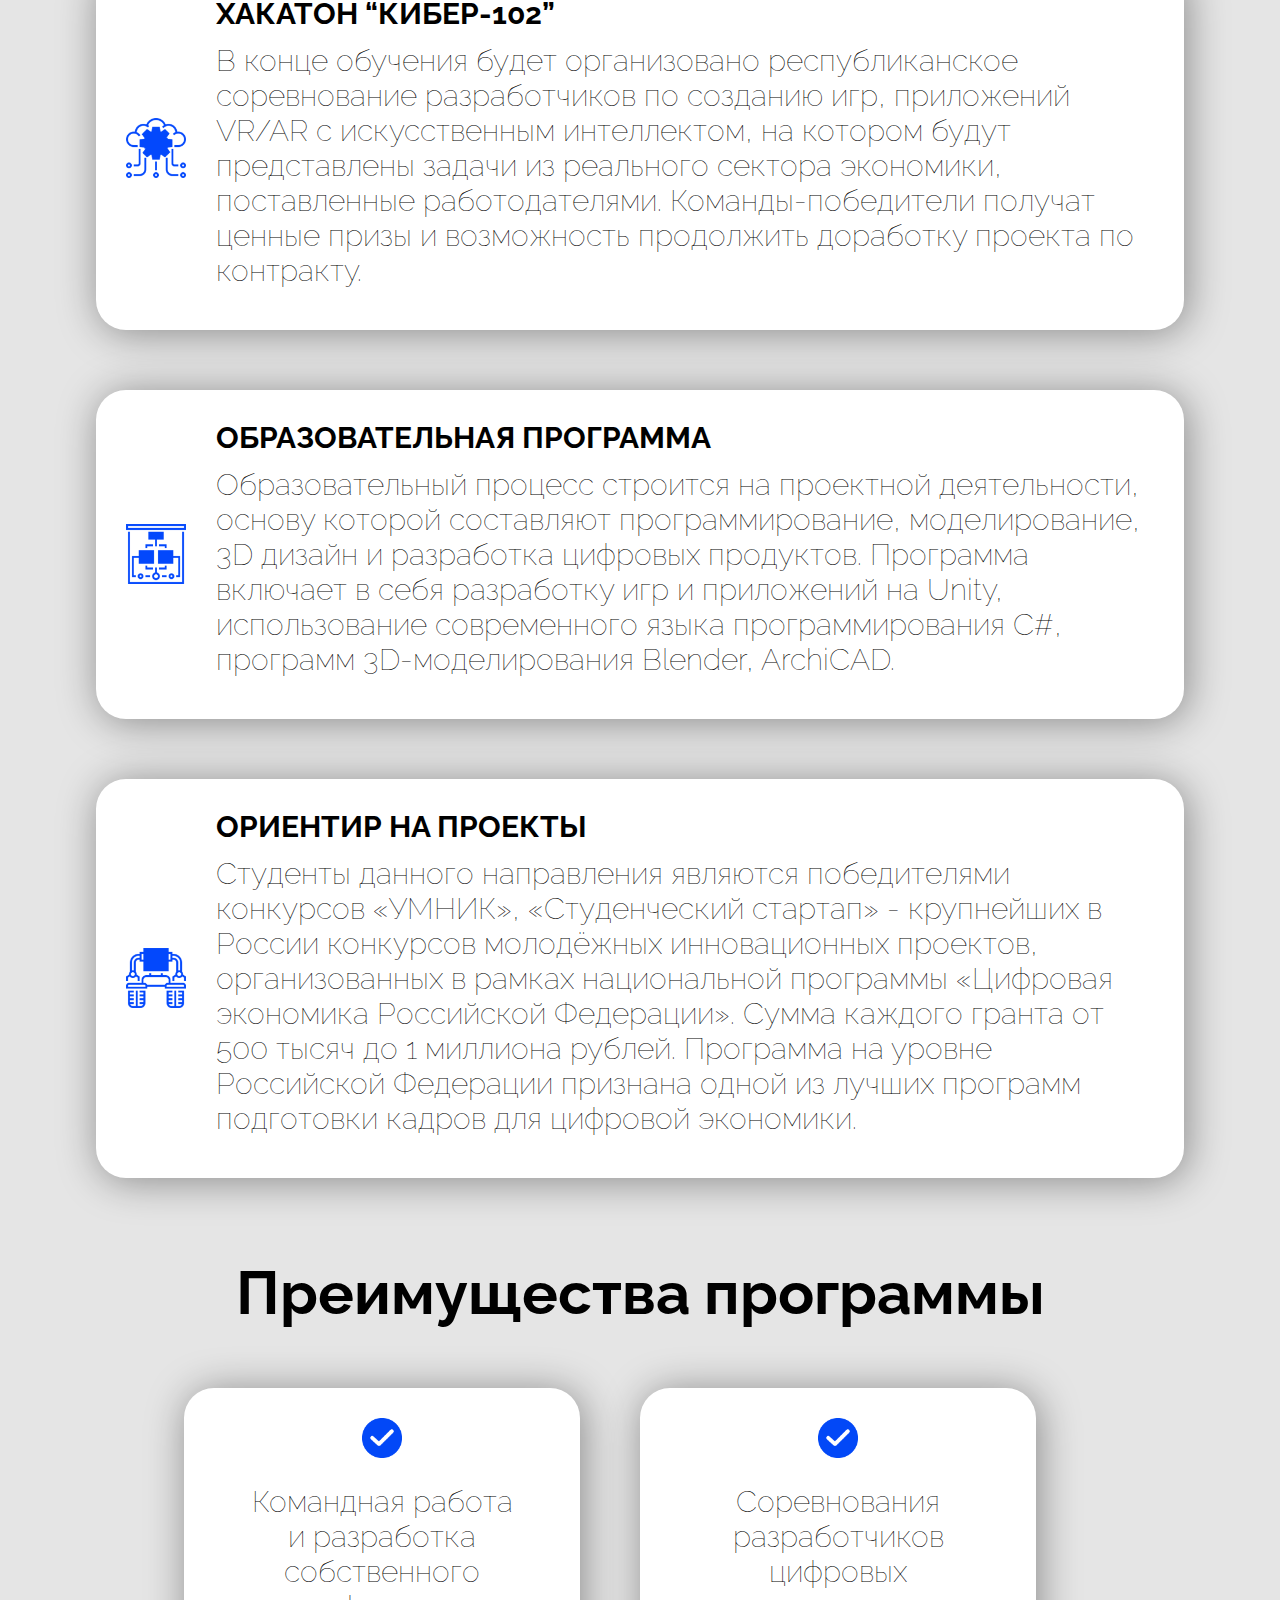
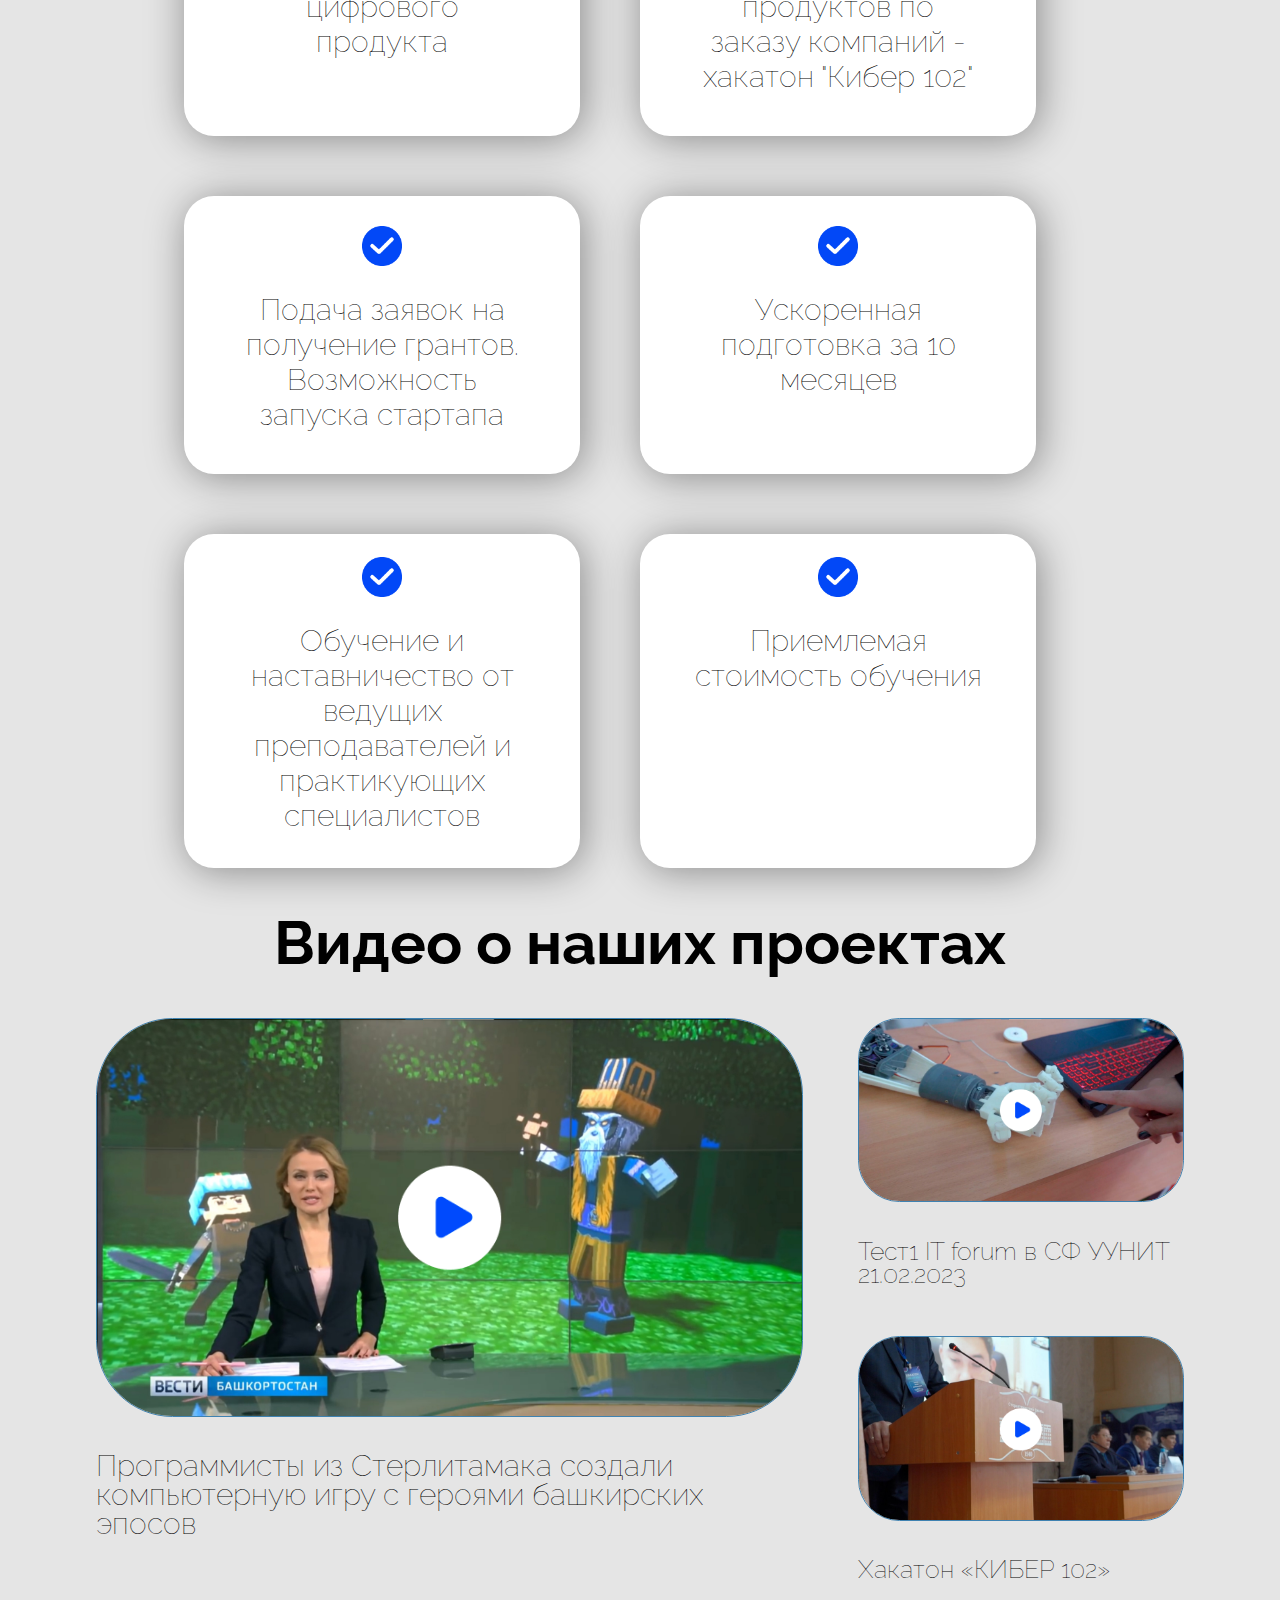
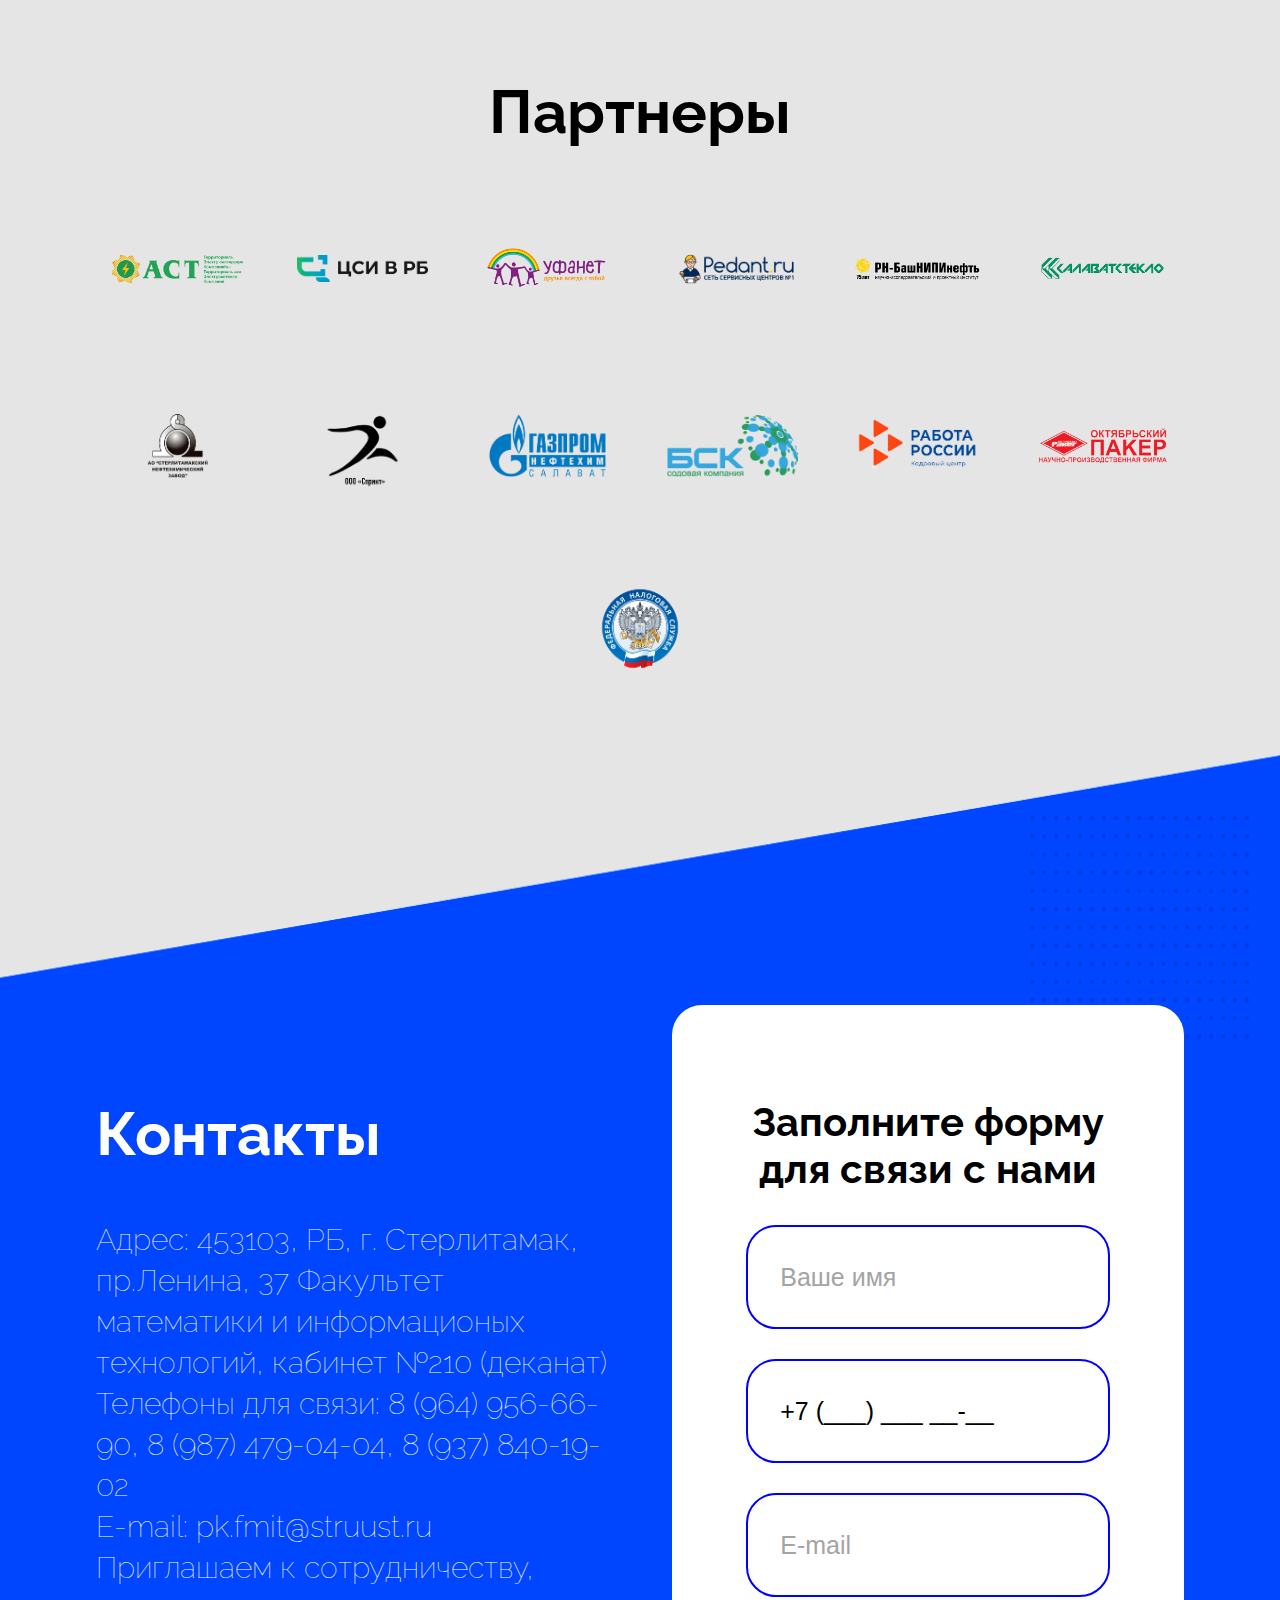
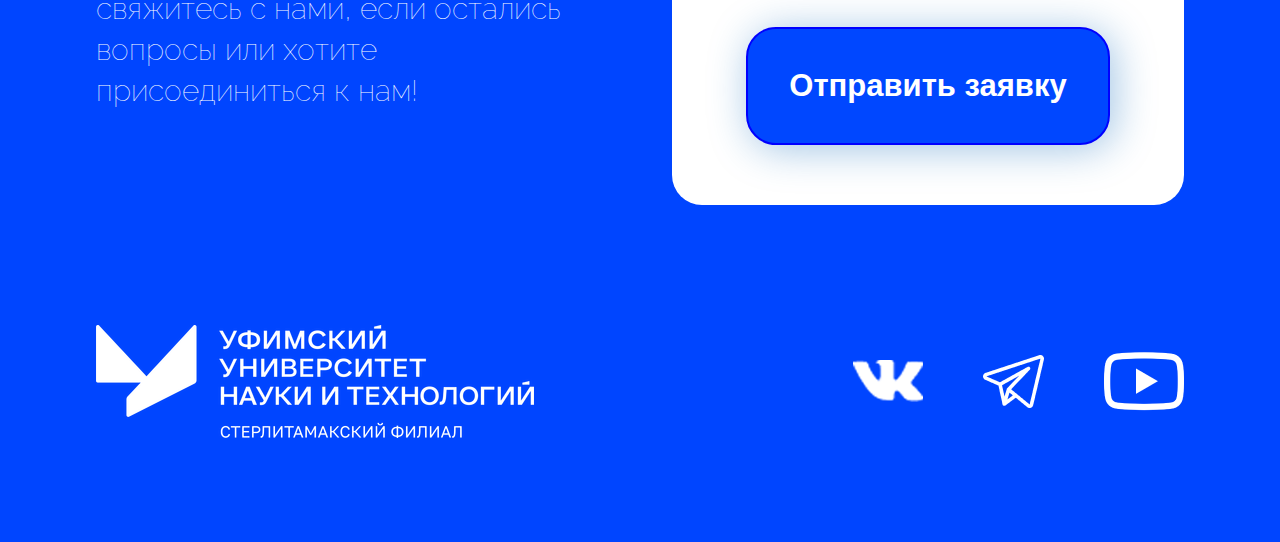
==== commit f7c94336: "4" ====
--- a/index.html
+++ b/index.html
@@ -179,7 +179,7 @@
                             <img src="src/images/buttons/button-play.png"/>
                         </button>
                     </div>
-                    <h4>Тест IT forum в СФ УУНИТ 21.02.2023</h4>
+                    <h4>Тест1 IT forum в СФ УУНИТ 21.02.2023</h4>
                 </div>
                 <div class="videonews-content-right-item">
                     <div class="small-image-wrapper">
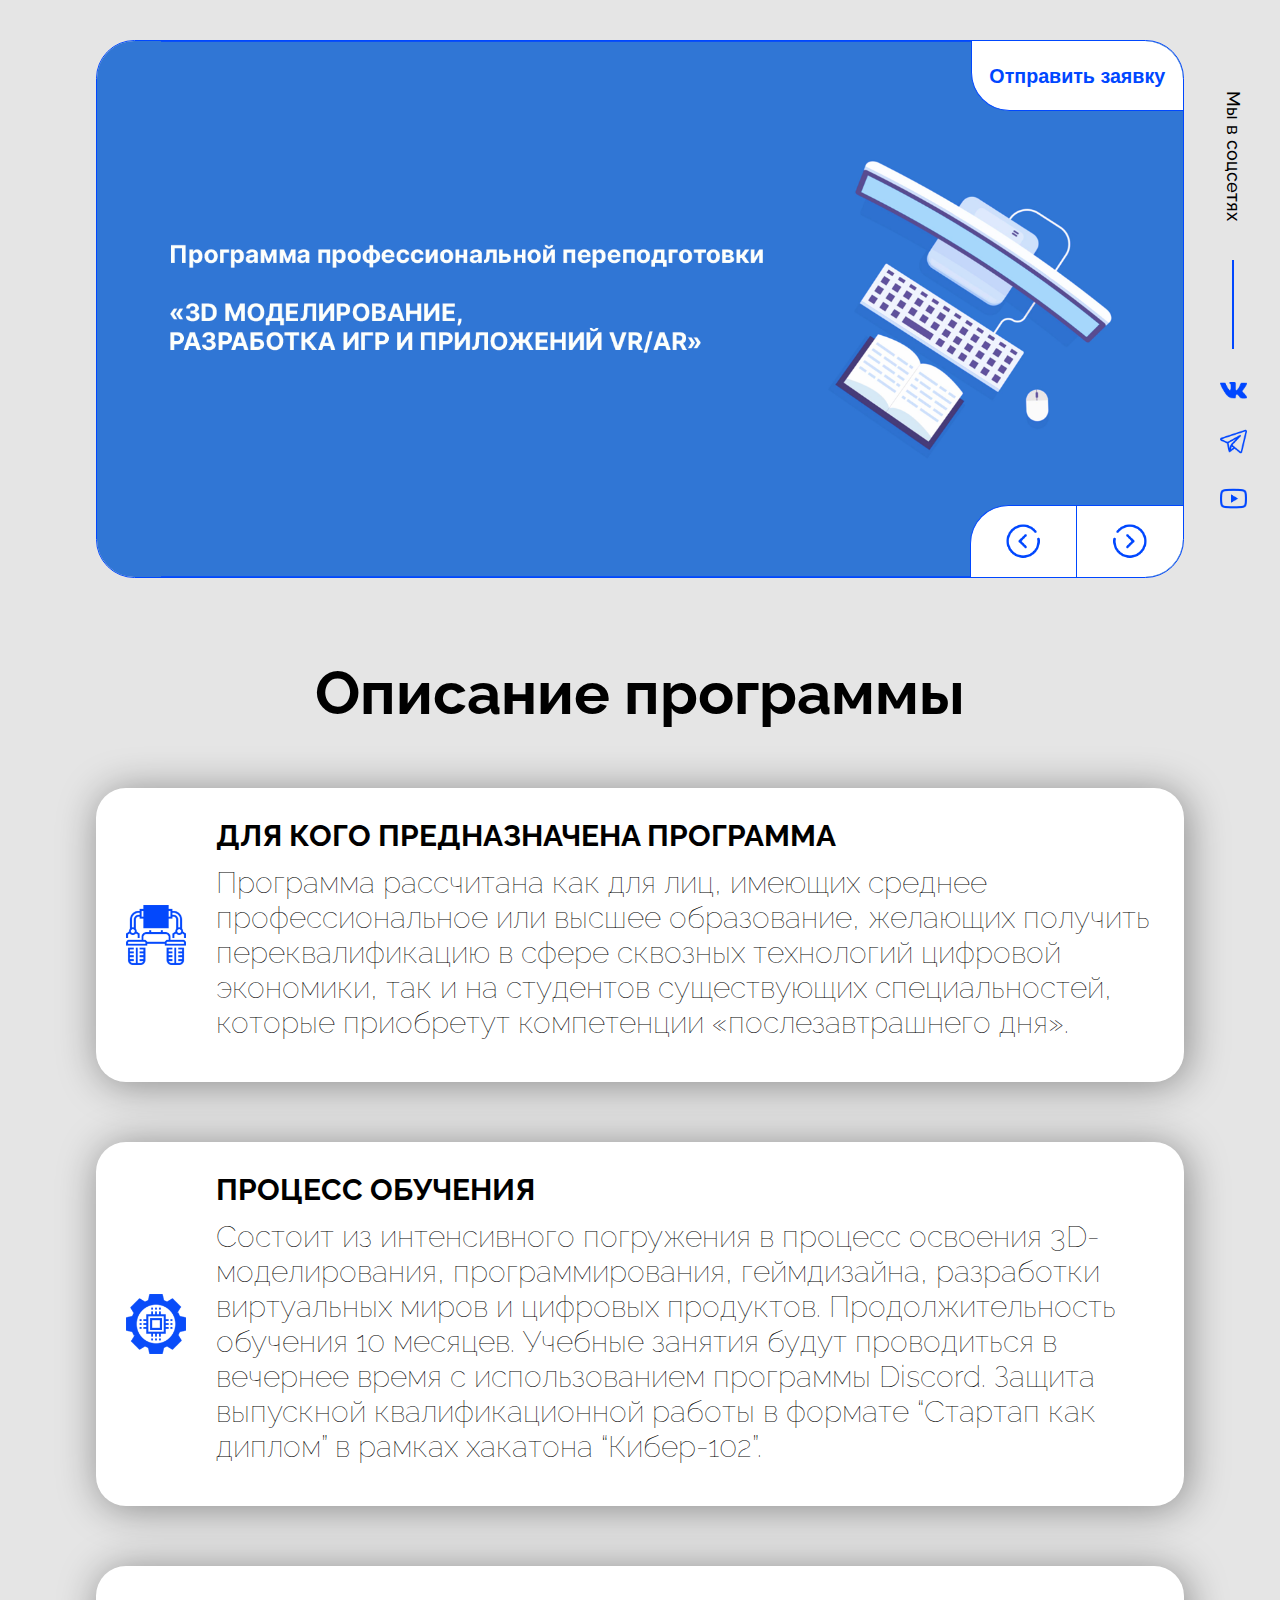
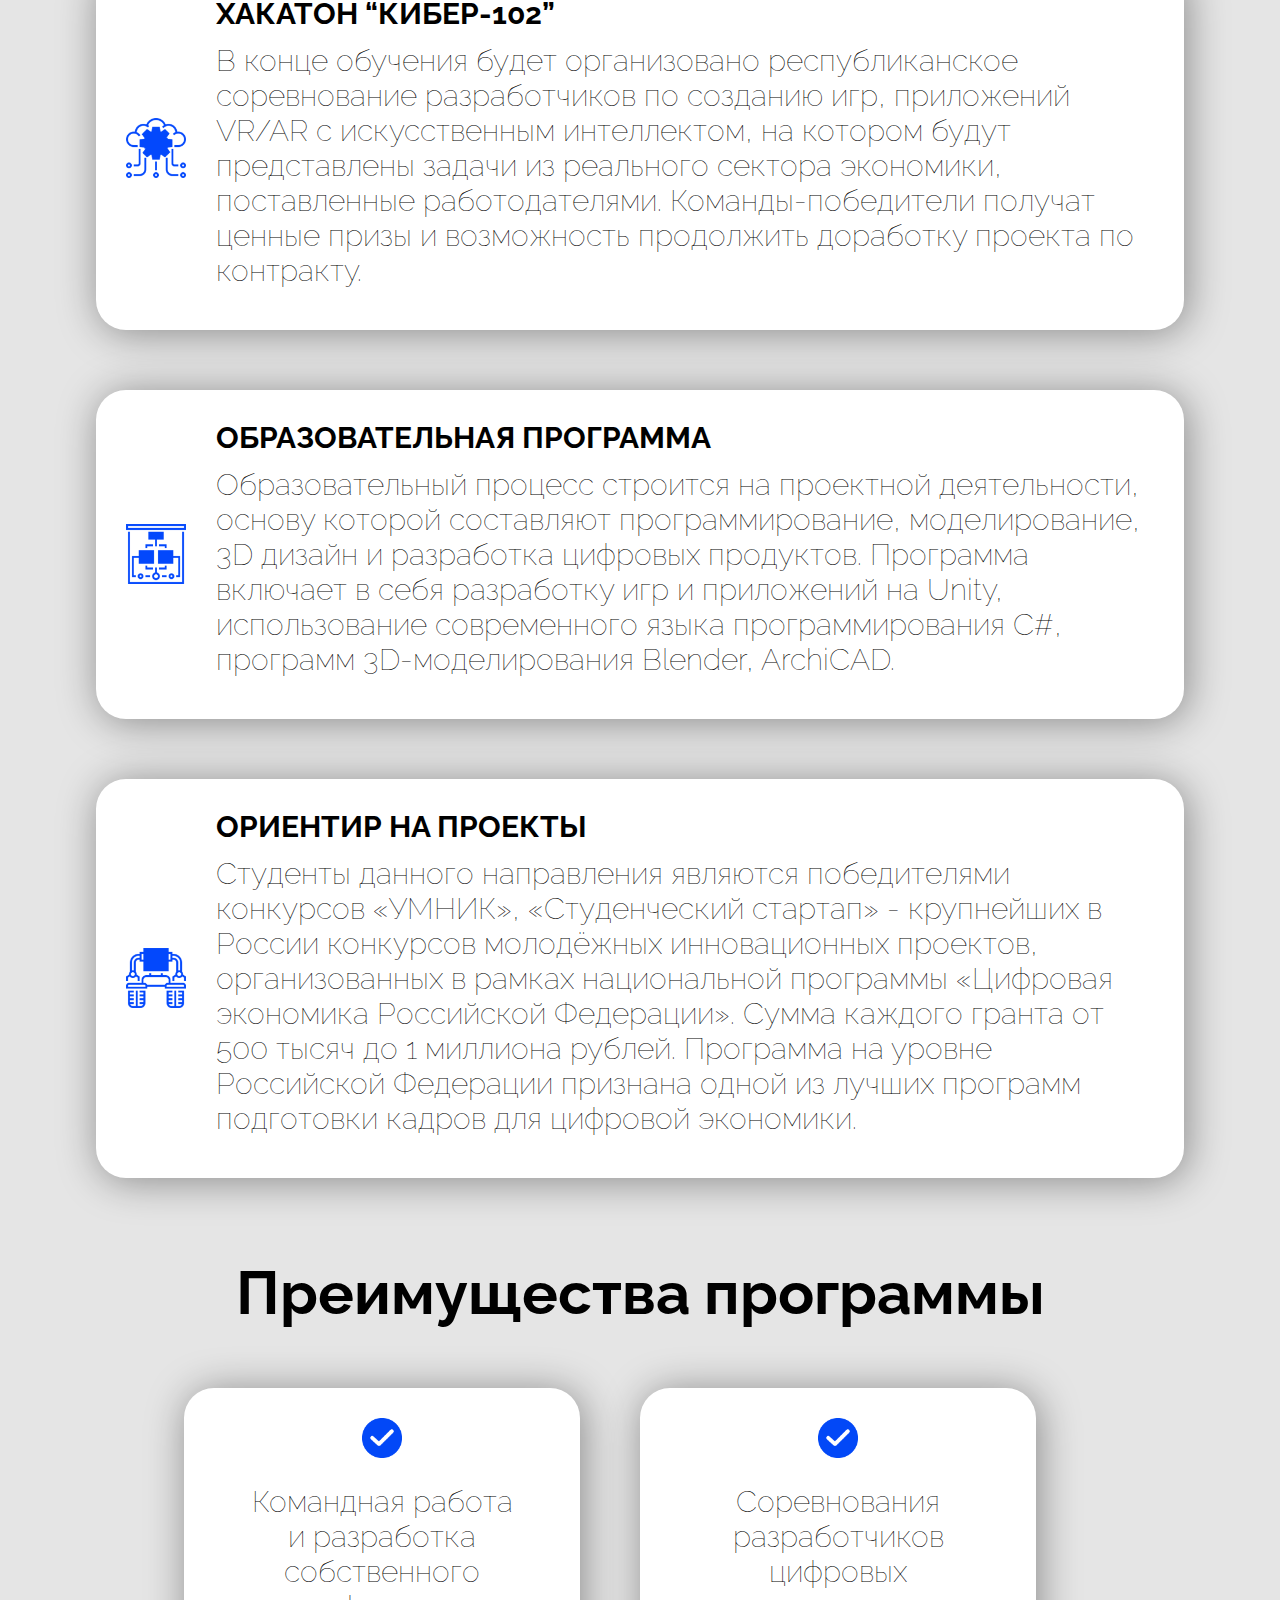
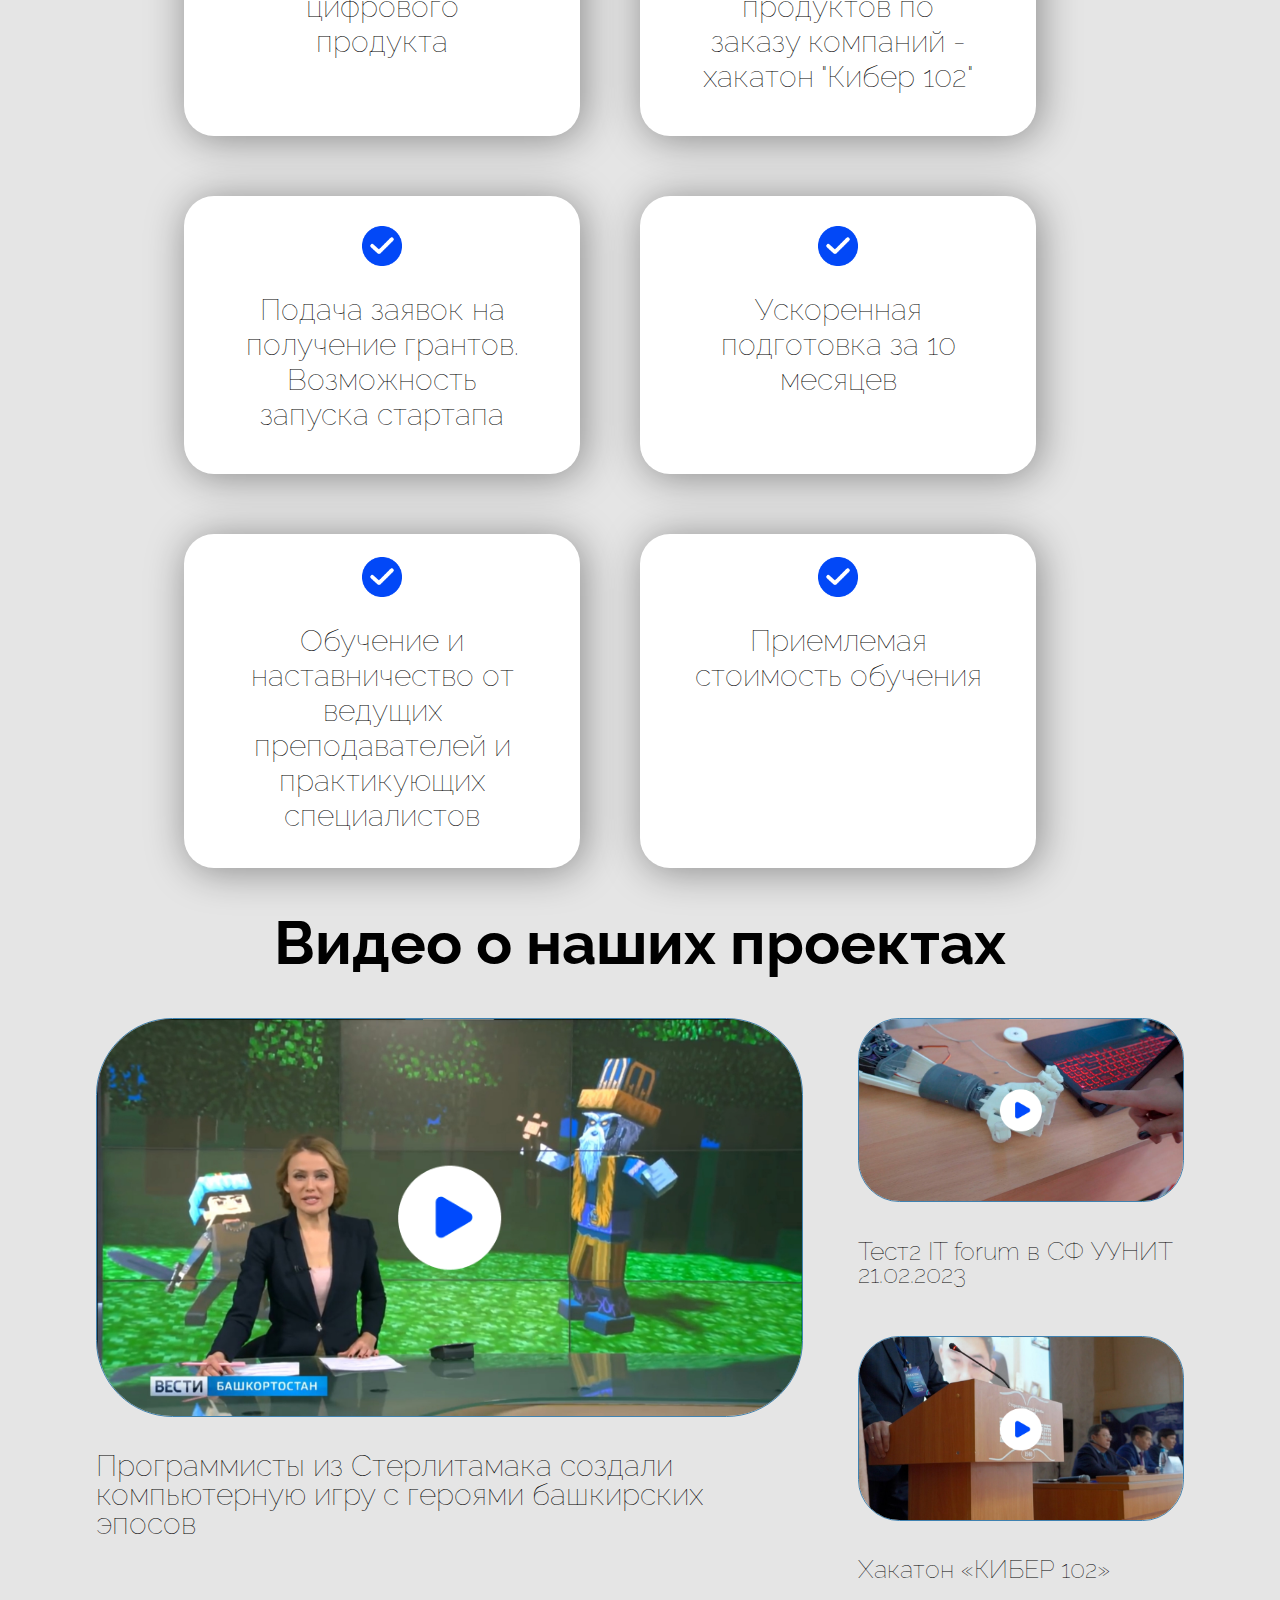
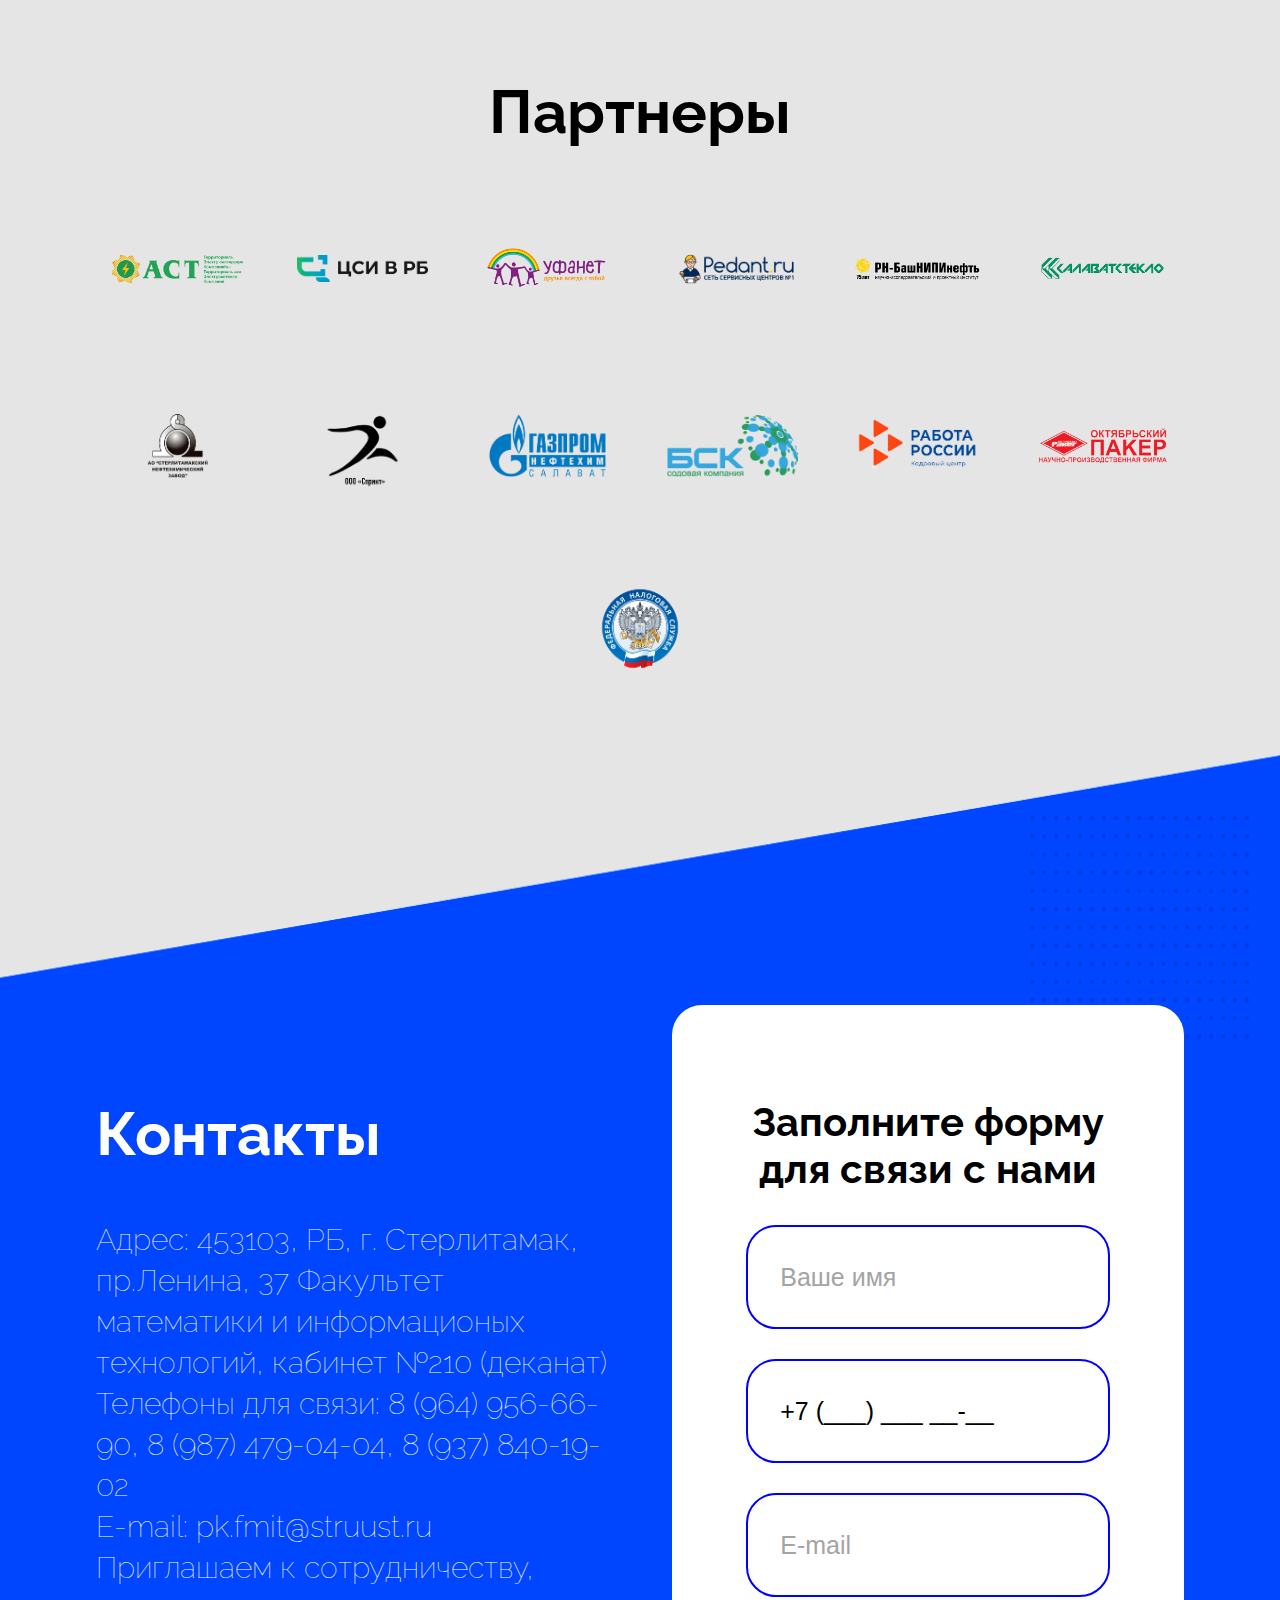
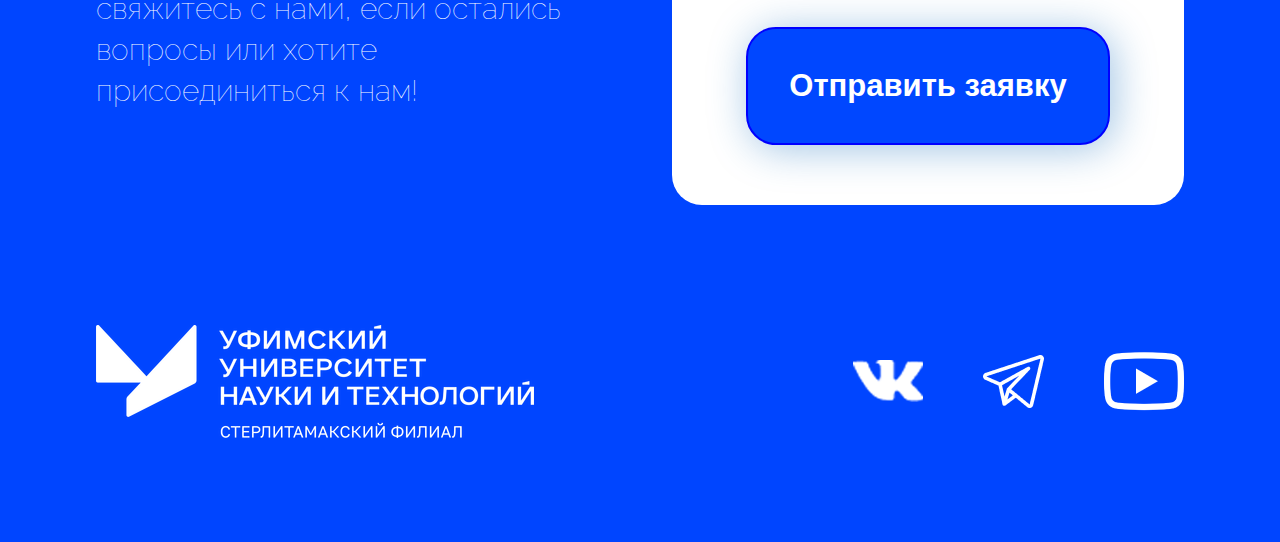
==== commit 227dc075: "12" ====
--- a/index.html
+++ b/index.html
@@ -179,7 +179,7 @@
                             <img src="src/images/buttons/button-play.png"/>
                         </button>
                     </div>
-                    <h4>Тест1 IT forum в СФ УУНИТ 21.02.2023</h4>
+                    <h4>Тест2 IT forum в СФ УУНИТ 21.02.2023</h4>
                 </div>
                 <div class="videonews-content-right-item">
                     <div class="small-image-wrapper">
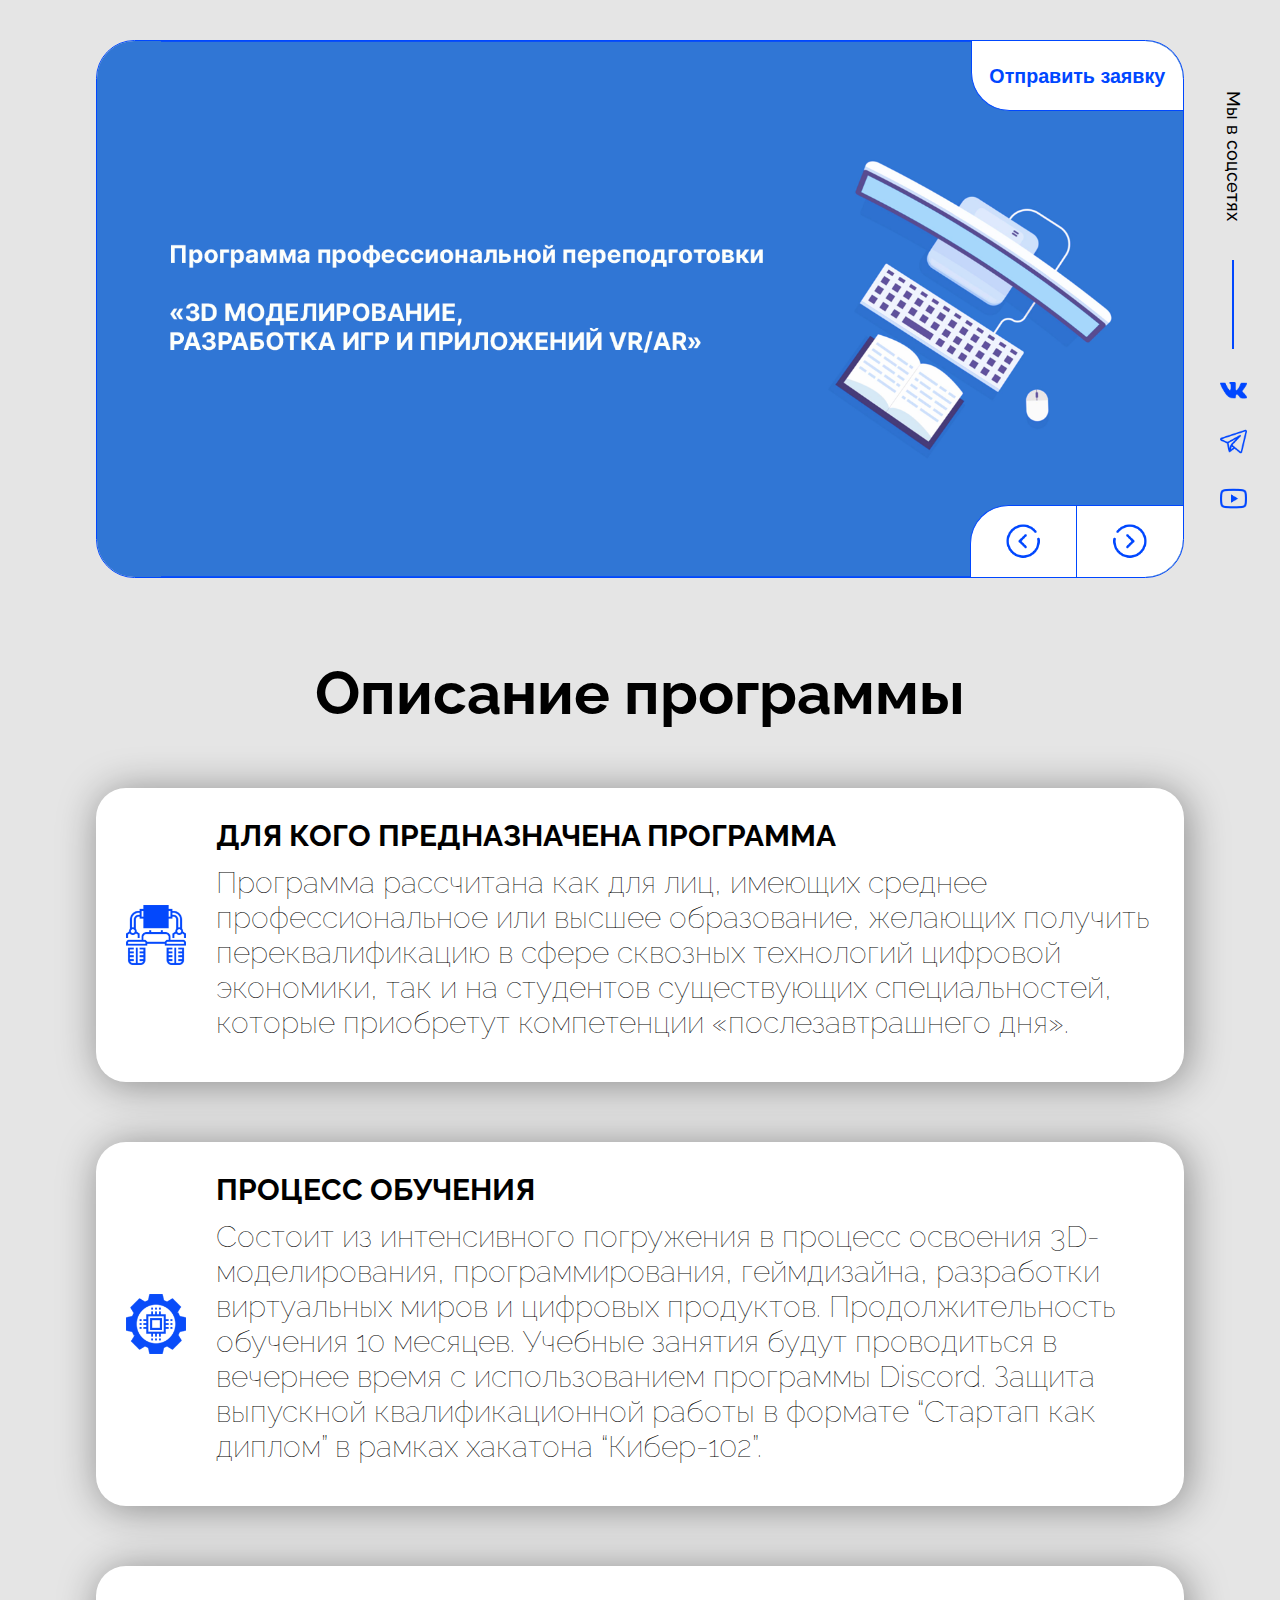
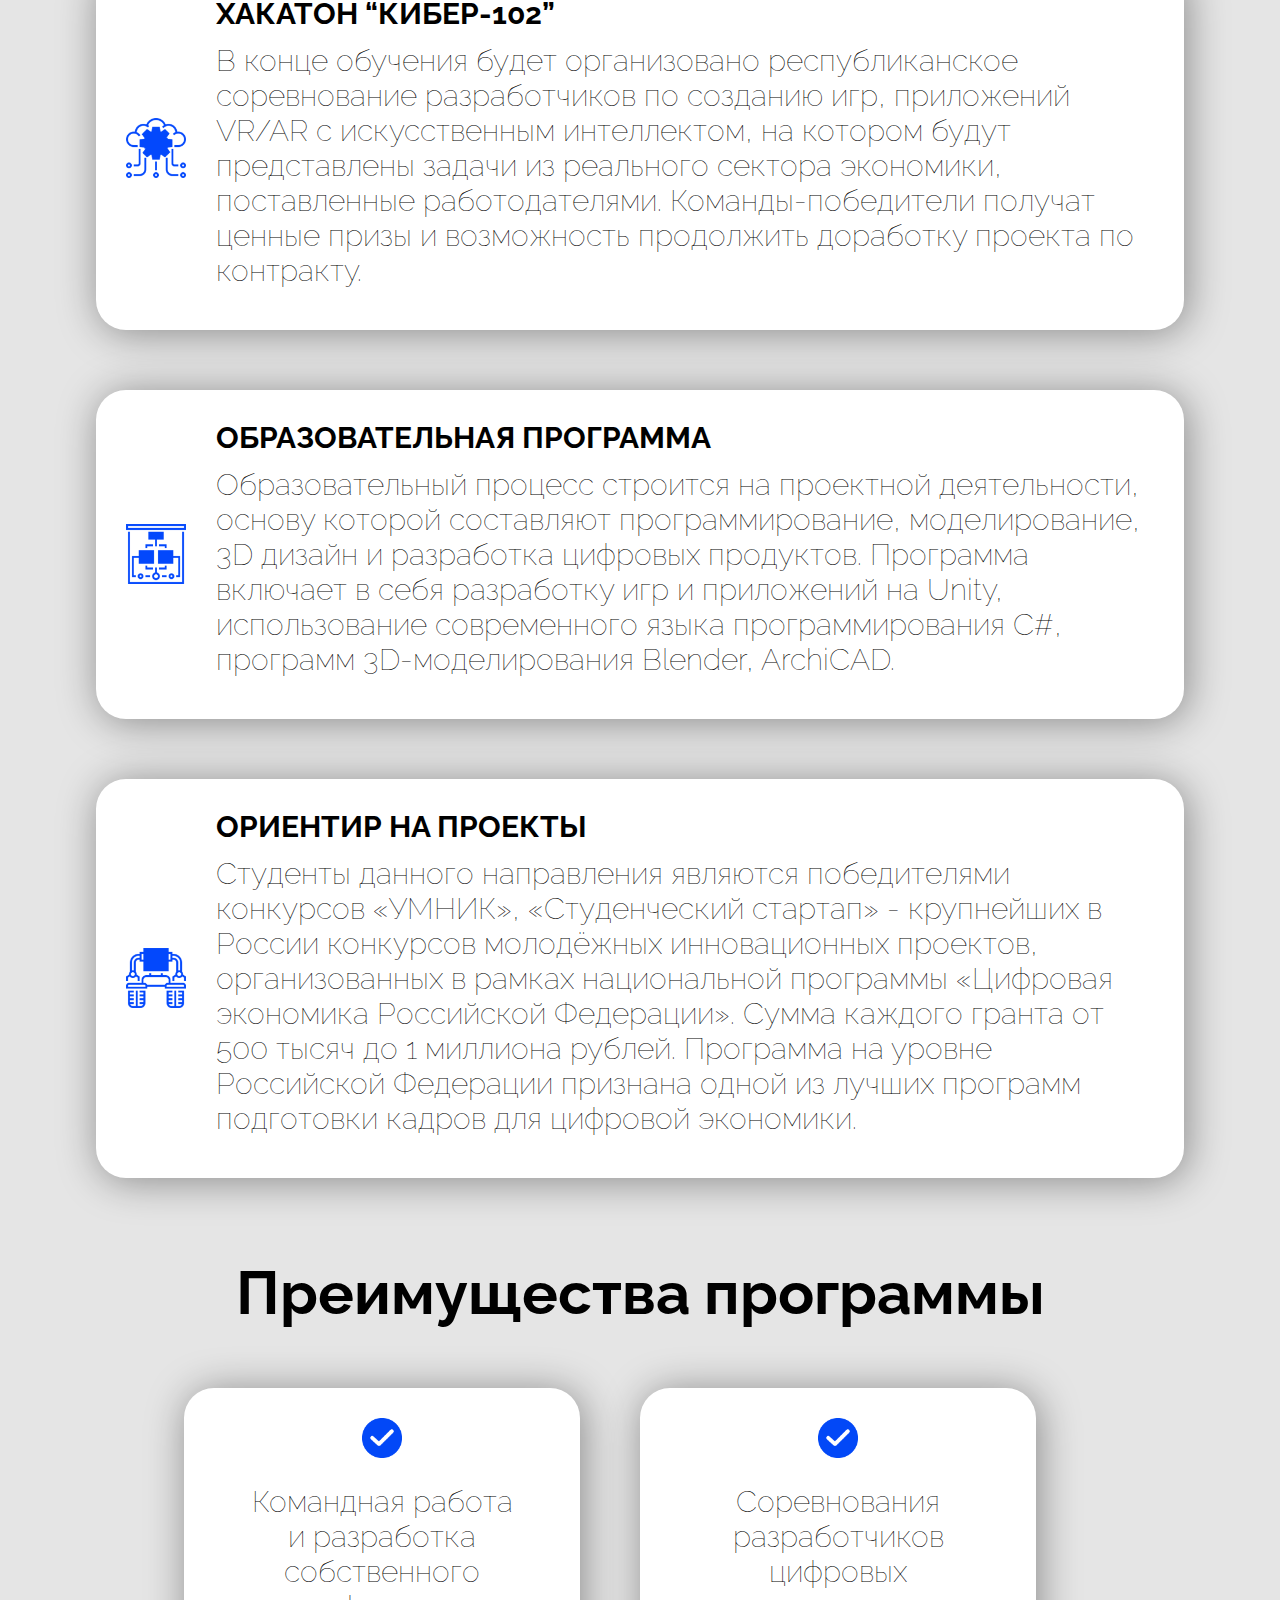
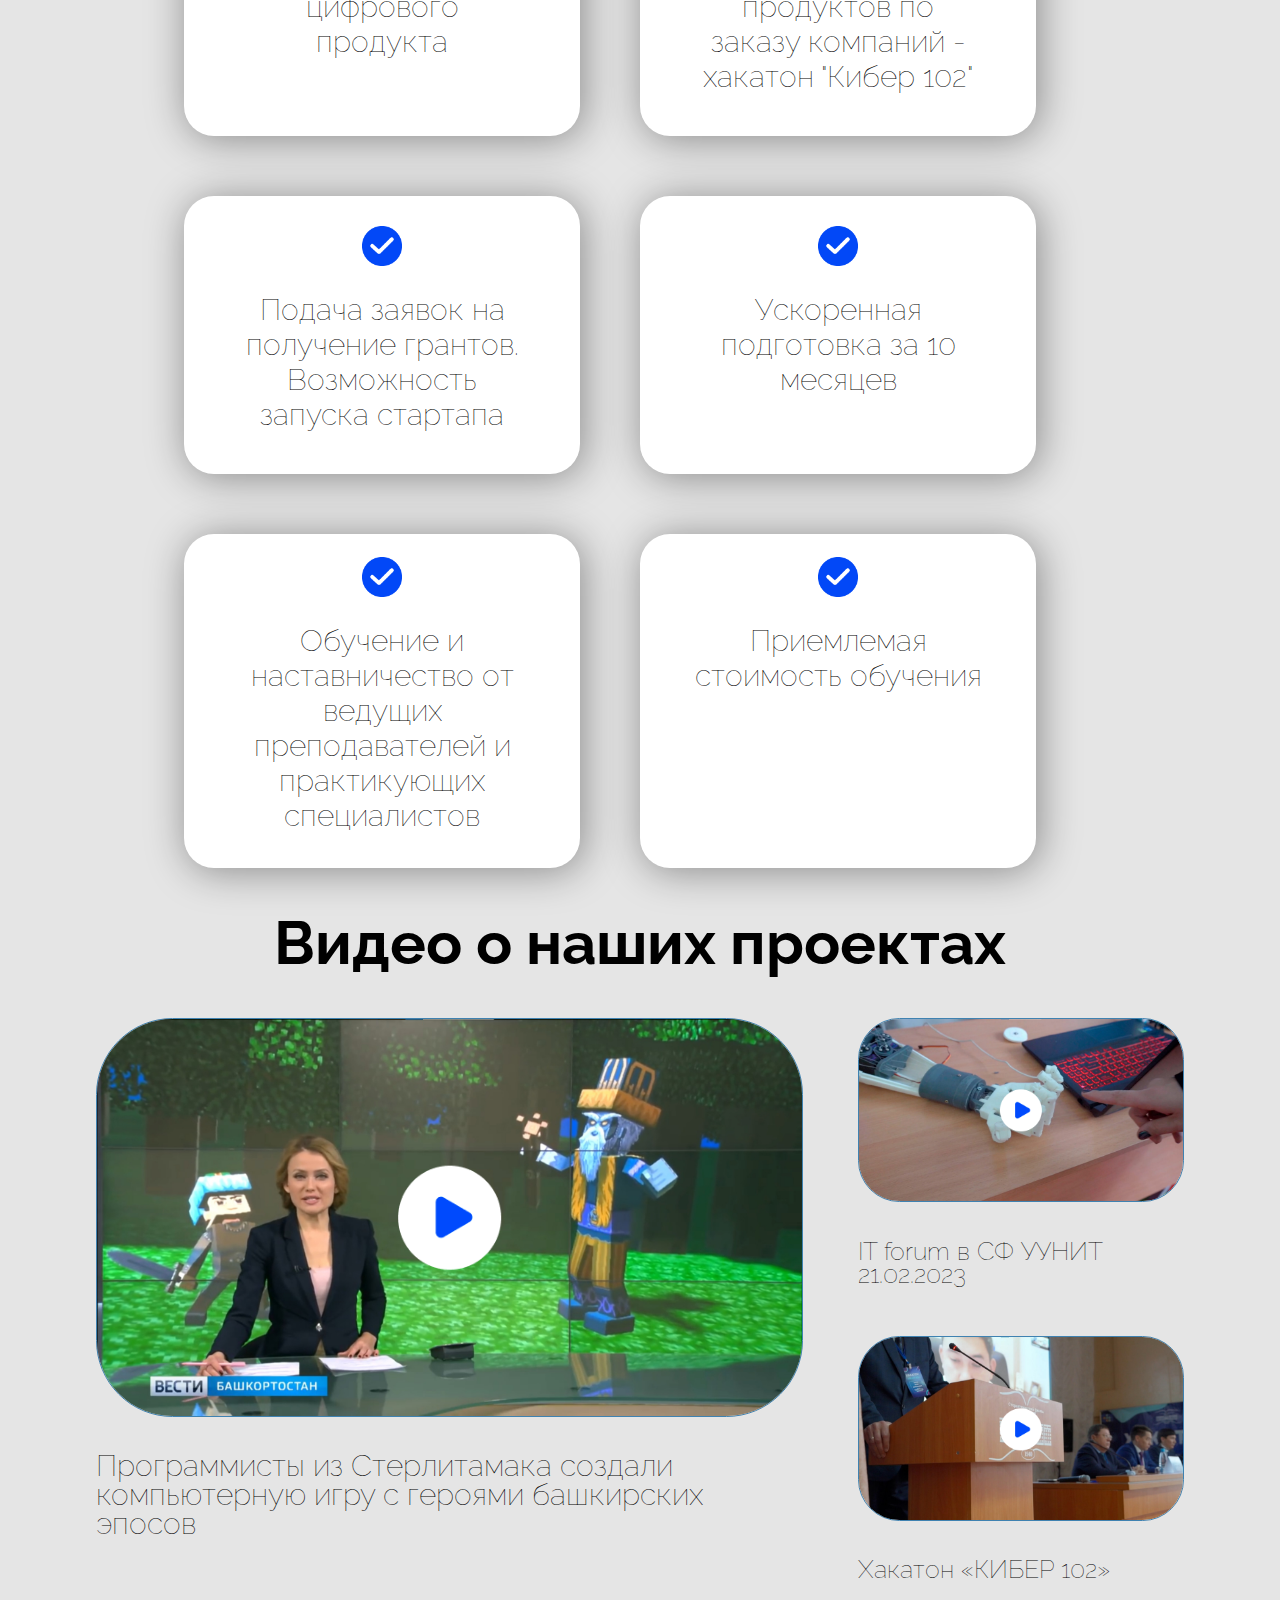
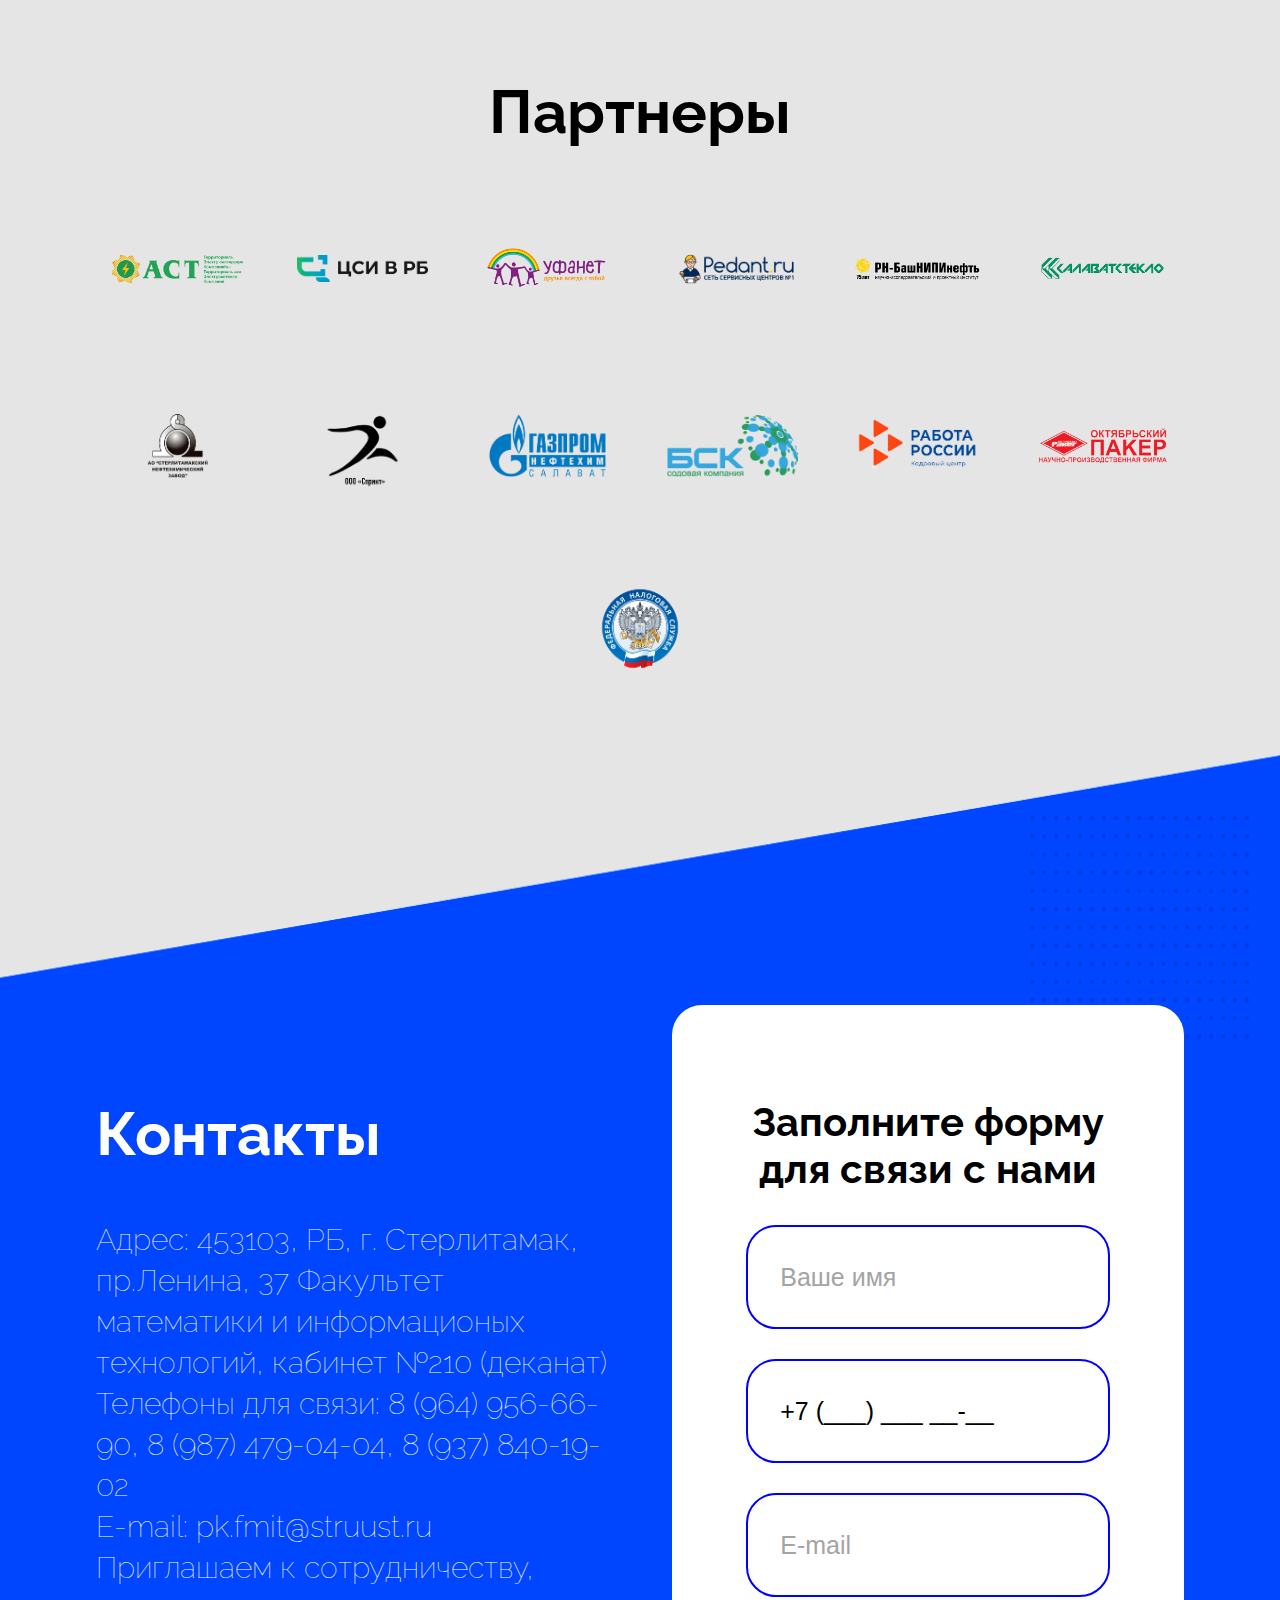
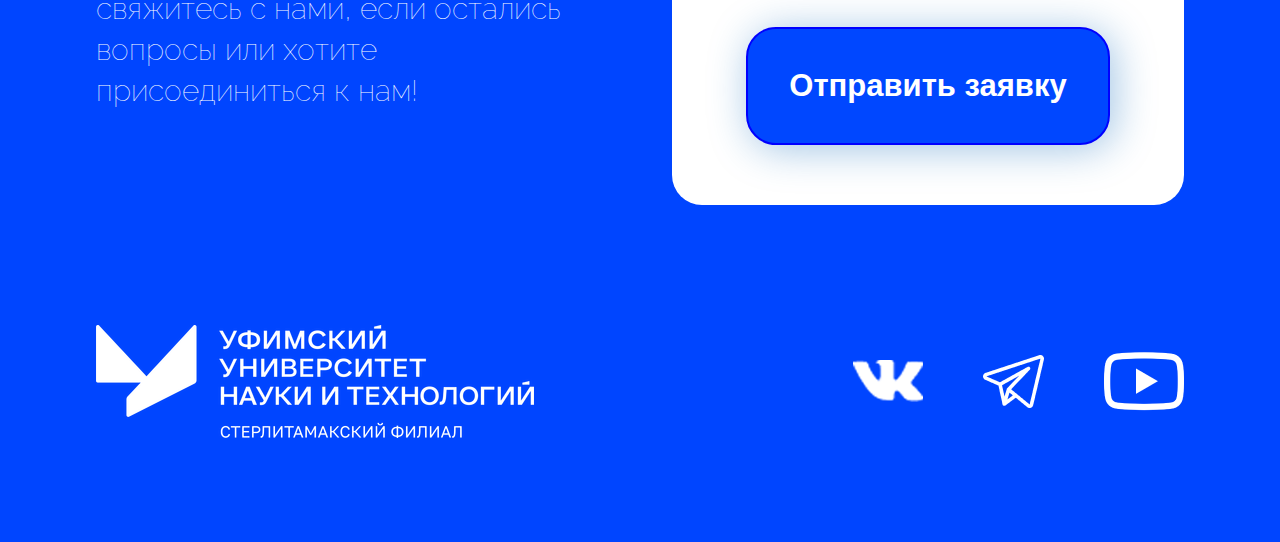
==== commit 72bc99f9: "12" ====
--- a/index.html
+++ b/index.html
@@ -179,7 +179,7 @@
                             <img src="src/images/buttons/button-play.png"/>
                         </button>
                     </div>
-                    <h4>Тест2 IT forum в СФ УУНИТ 21.02.2023</h4>
+                    <h4>IT forum в СФ УУНИТ 21.02.2023</h4>
                 </div>
                 <div class="videonews-content-right-item">
                     <div class="small-image-wrapper">
